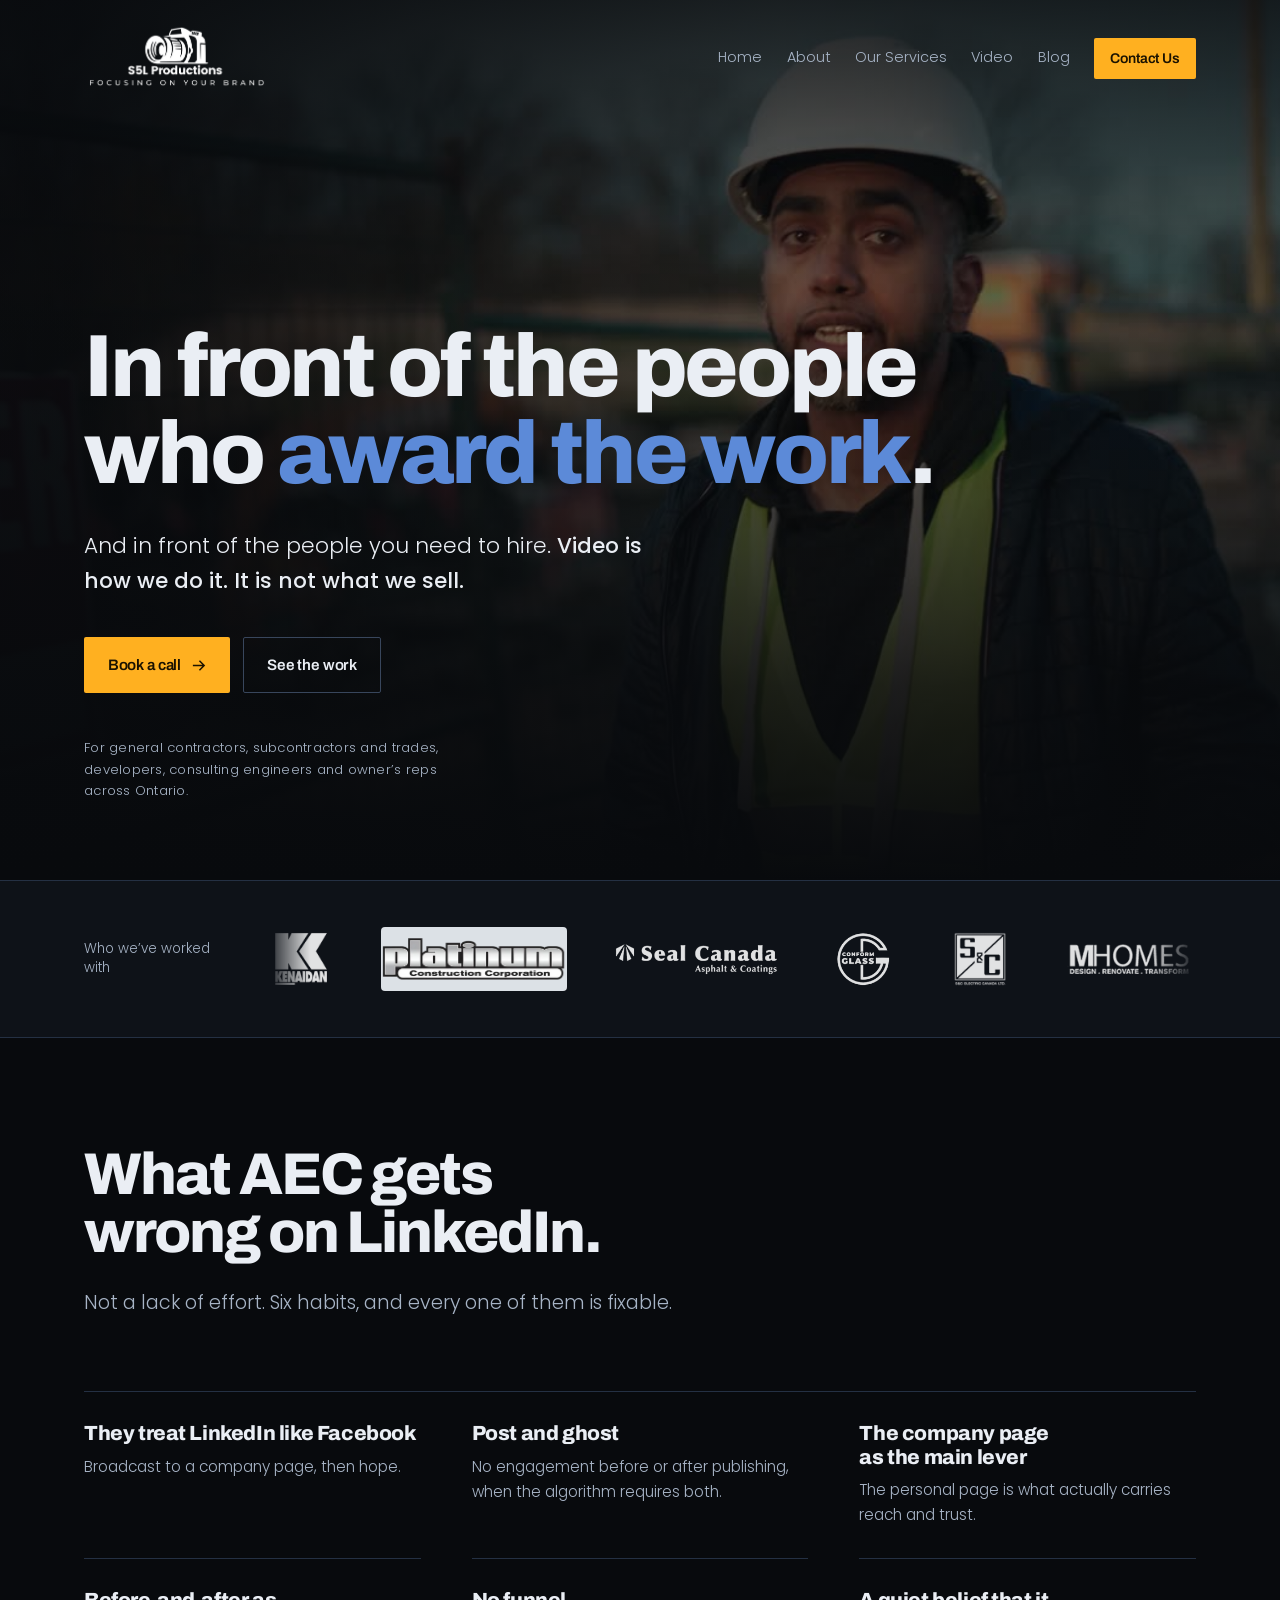
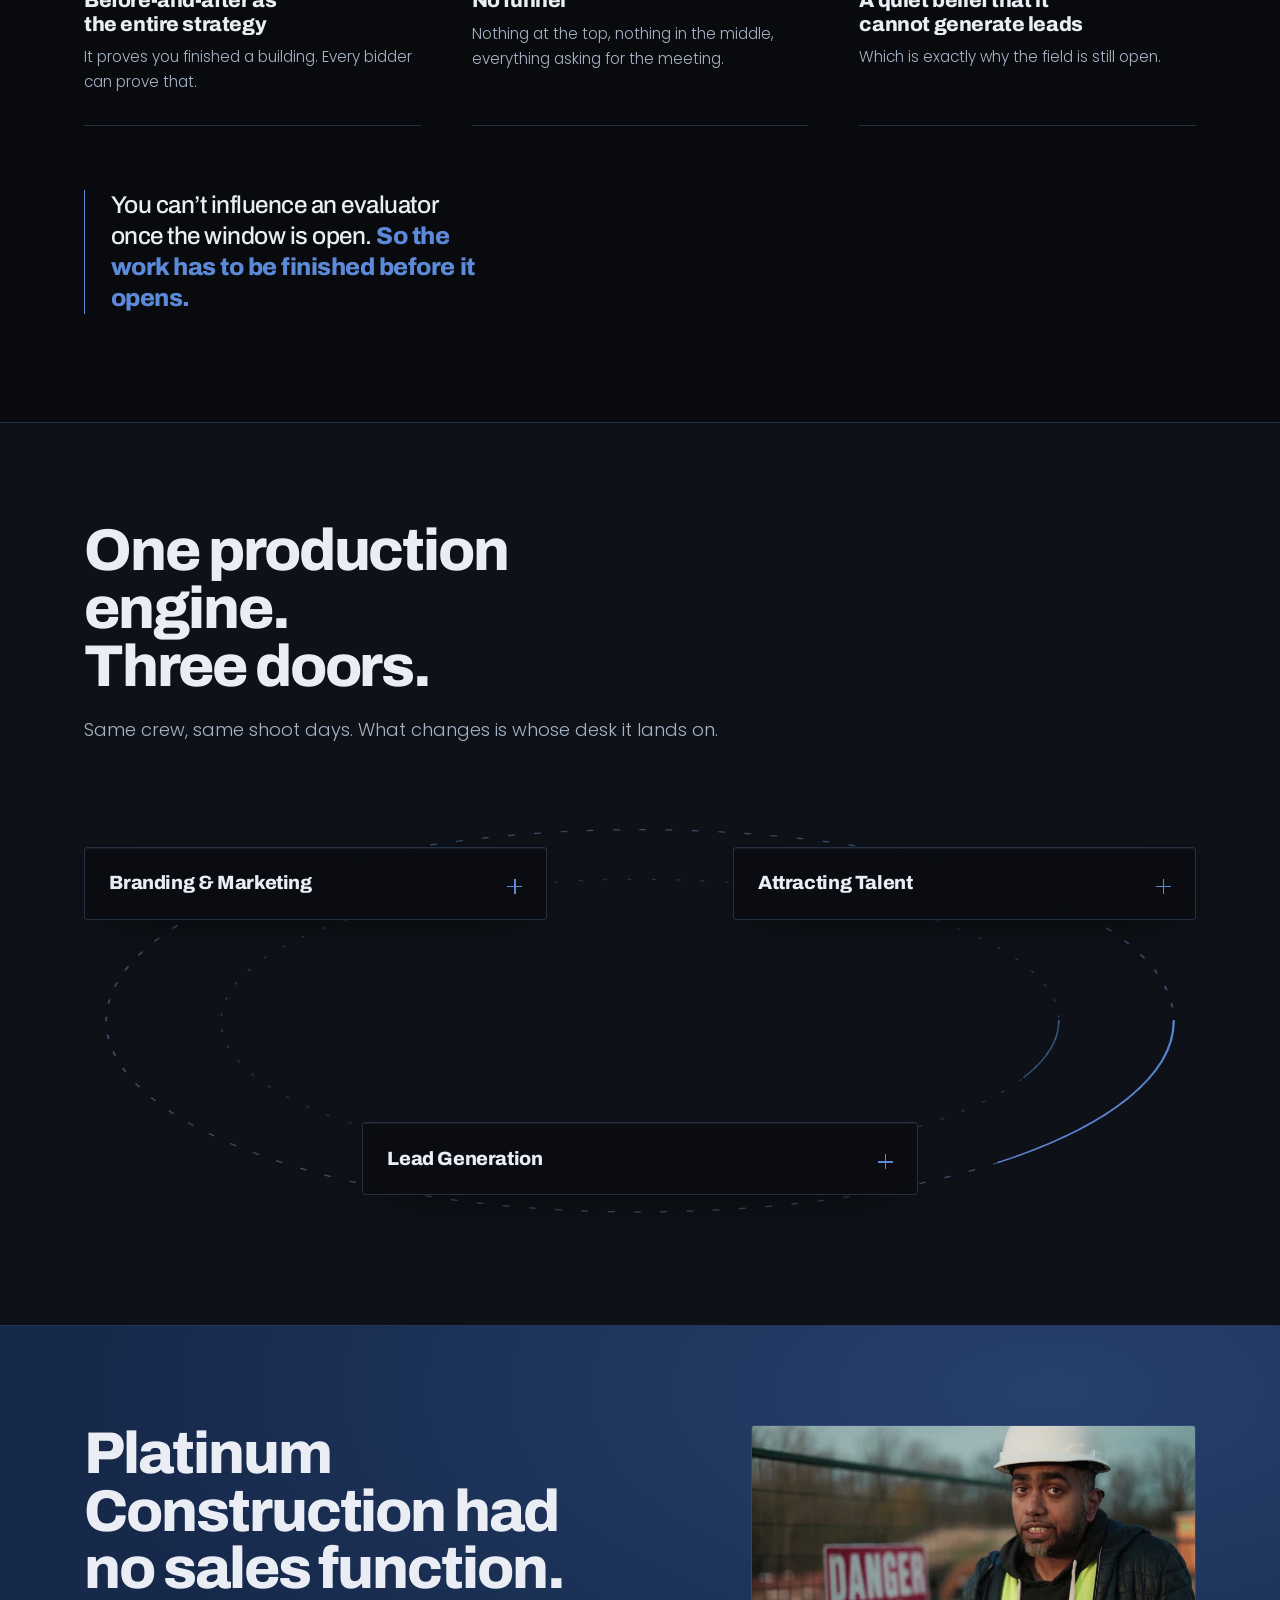
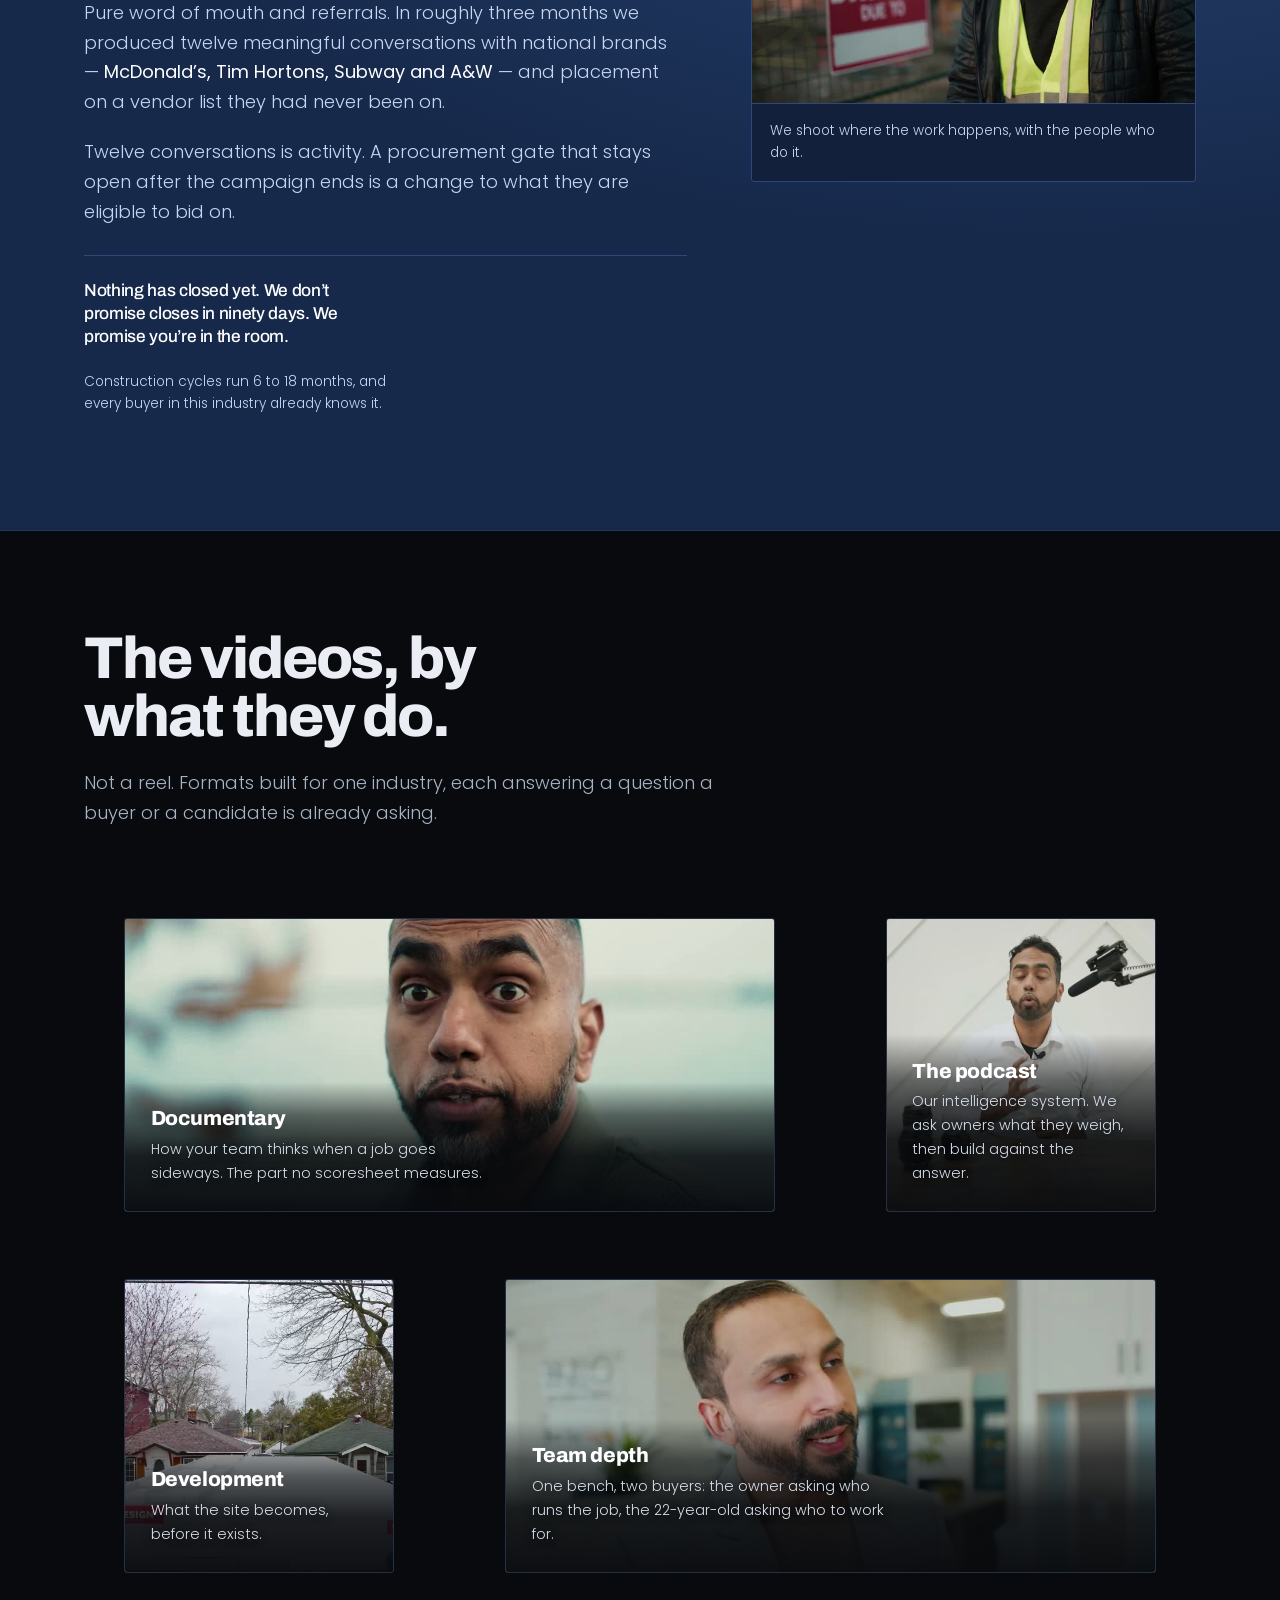
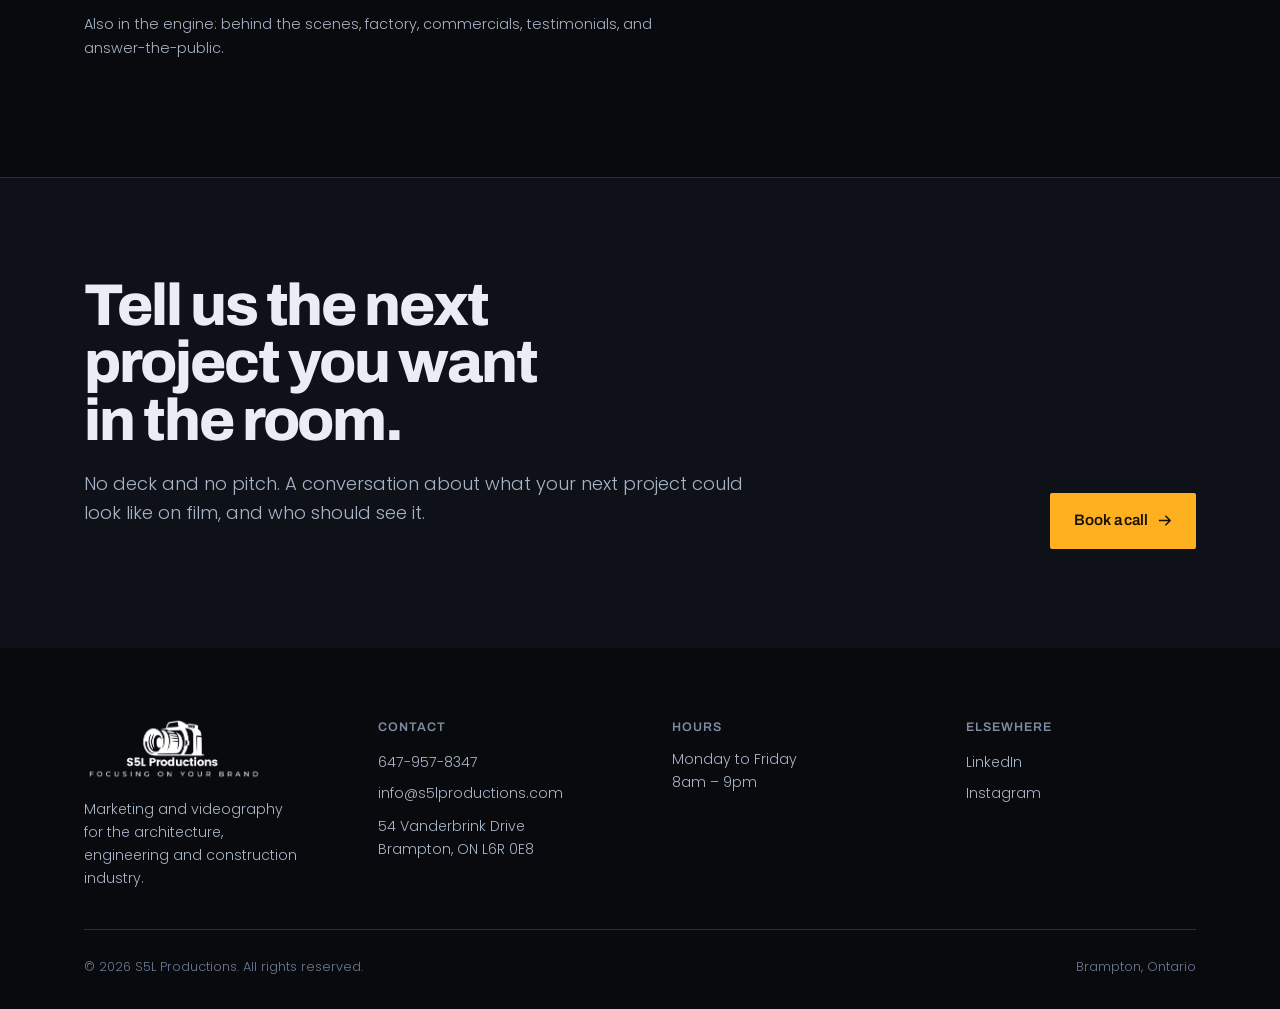
==== index.html @ 1d87b716 "Fix a horizontal overflow that only showed at some widths Before the three service frames animate in" ====
<!doctype html>
<html lang="en">
<head>
<meta charset="utf-8">
<meta name="viewport" content="width=device-width, initial-scale=1">
<title>S5L Productions — In front of the people who award the work</title>
<meta name="description" content="S5L Productions puts architecture, engineering and construction firms in front of the people who award work, and the people they need to hire.">
<link rel="preconnect" href="https://fonts.googleapis.com">
<link rel="preconnect" href="https://fonts.gstatic.com" crossorigin>
<link href="https://fonts.googleapis.com/css2?family=Archivo:wght@500;600;800&family=Poppins:wght@300;400;500&display=swap" rel="stylesheet">
<style>
:root{
  --ink:#080A0D;
  --ink-2:#0E1218;
  --ink-3:#151B24;
  --line:#243043;
  --paper:#EAEEF4;
  --paper-dim:#A7B4C6;
  --blue:#2E5296;
  --blue-lit:#5C8AD8;
  --blue-deep:#16294B;
  --amber:#FFB020;
  --amber-ink:#1A1200;
  --measure:66ch;
  --pad:clamp(1.25rem,5vw,4.5rem);
  --display:"Archivo","Arial Narrow",system-ui,sans-serif;
  --body:"Poppins",system-ui,-apple-system,sans-serif;
}
*,*::before,*::after{box-sizing:border-box}
html{-webkit-text-size-adjust:100%}
body{
  margin:0;background:var(--ink);color:var(--paper);
  font-family:var(--body);font-weight:300;font-size:clamp(1rem,.55vw + .9rem,1.125rem);
  line-height:1.65;overflow-x:hidden;
}
::selection{background:var(--amber);color:var(--amber-ink)}
:focus-visible{outline:2px solid var(--amber);outline-offset:3px;border-radius:2px}
html{scrollbar-color:var(--line) var(--ink)}
::-webkit-scrollbar{width:11px;height:11px}
::-webkit-scrollbar-track{background:var(--ink)}
::-webkit-scrollbar-thumb{background:var(--line);border:3px solid var(--ink);border-radius:99px}
::-webkit-scrollbar-thumb:hover{background:#33445e}
img,video{max-width:100%;display:block}
a{color:inherit}
h1,h2,h3{font-family:var(--display);font-weight:800;letter-spacing:-.035em;line-height:.98;margin:0;text-wrap:balance}
h1{font-size:clamp(2.6rem,6.9vw,5.9rem)}
h2{font-size:clamp(2.05rem,4.6vw,3.85rem)}
h3{font-size:clamp(1.14rem,1.6vw,1.42rem);letter-spacing:-.02em;line-height:1.15}
p{margin:0 0 1.15em;max-width:var(--measure)}
.wrap{width:min(1240px,100%);margin-inline:auto;padding-inline:var(--pad)}
section{position:relative}

/* ---------- site header ---------- */
.top{position:absolute;inset:0 0 auto;z-index:20;padding-block:clamp(1rem,2.2vw,1.7rem)}
.top .wrap{display:flex;align-items:center;gap:1.5rem}
.brand{display:flex;align-items:center;text-decoration:none;flex:none}
/* The supplied PNG is a 750x750 square whose ink is only a 705x236 band in the
   middle — 239px of it is empty. Cropping to that band in CSS is what makes the
   logo read at header size. The file itself is never touched. */
.brand img{width:clamp(146px,14.5vw,192px);height:auto;
  aspect-ratio:705/236;object-fit:cover;object-position:50% 47.6%}
.nav{margin-left:auto;display:flex;gap:clamp(.9rem,1.9vw,1.9rem);align-items:center}
.nav a{font-size:.9rem;text-decoration:none;color:var(--paper-dim);transition:color .25s;white-space:nowrap}
.nav a:hover{color:var(--paper)}
.nav .call{font-family:var(--display);font-weight:600;color:var(--amber-ink);background:var(--amber);
  padding:.62em 1.15em;border-radius:2px;font-size:.88rem;letter-spacing:-.01em;
  transition:background-color .3s,transform .3s cubic-bezier(.2,.7,.3,1)}
.nav .call:hover{background:#ffc250;color:var(--amber-ink);transform:translateY(-2px)}

/* mobile menu — the real site's six items stay reachable on a phone */
.burger{display:none;margin-left:auto;background:none;border:1px solid #38465c;border-radius:2px;
  width:44px;height:44px;padding:0;cursor:pointer;position:relative;flex:none;transition:border-color .25s}
.burger:hover{border-color:var(--paper)}
.burger span{position:absolute;left:12px;right:12px;height:1.5px;background:var(--paper);
  transition:transform .38s cubic-bezier(.2,.7,.3,1),opacity .25s}
.burger span:nth-child(1){top:15px}
.burger span:nth-child(2){top:21px}
.burger span:nth-child(3){top:27px}
.top[data-menu="open"] .burger span:nth-child(1){transform:translateY(6px) rotate(45deg)}
.top[data-menu="open"] .burger span:nth-child(2){opacity:0}
.top[data-menu="open"] .burger span:nth-child(3){transform:translateY(-6px) rotate(-45deg)}
@media(max-width:860px){
  .burger{display:block}
  .nav{position:absolute;left:0;right:0;top:100%;margin:0;
    flex-direction:column;align-items:stretch;gap:0;
    background:var(--ink-2);border-block:1px solid var(--line);padding:0;
    display:grid;grid-template-rows:0fr;
    /* only grid-template-rows animates: padding on the panel would thrash layout,
       so the padding lives on the inner box instead. */
    transition:grid-template-rows .45s cubic-bezier(.2,.7,.3,1);
    overflow:hidden}
  .top[data-menu="open"] .nav{grid-template-rows:1fr}
  .nav-inner{display:flex;flex-direction:column;min-height:0;overflow:hidden;
    padding:.5rem var(--pad) 1.35rem}
  .nav a{padding-block:.8rem;border-bottom:1px solid var(--line);font-size:1rem}
  .nav .call{margin-top:1rem;text-align:center;border-bottom:0;padding:.85em 1.2em}
}
@media(min-width:861px){.nav-inner{display:contents}}

/* ---------- hero ---------- */
.hero{min-height:min(100svh,880px);display:grid;align-items:end;padding-block:clamp(7rem,16vh,11rem) clamp(2.5rem,7vh,5rem);overflow:hidden}
.hero-media{position:absolute;inset:0;z-index:0}
.hero-media video,.hero-media img{width:100%;height:100%;object-fit:cover}
.hero-media::after{
  content:"";position:absolute;inset:0;
  background:
    linear-gradient(180deg,rgba(8,10,13,.86) 0%,rgba(8,10,13,.42) 34%,rgba(8,10,13,.88) 78%,var(--ink) 100%),
    linear-gradient(88deg,rgba(8,10,13,.9) 8%,rgba(8,10,13,.15) 62%);
}
.hero .wrap{position:relative;z-index:2}
.hero h1{max-width:16ch}
.hero h1 em{font-style:normal;color:var(--blue-lit)}
.hero-sub{margin-top:clamp(1.3rem,2.4vw,2rem);font-size:clamp(1.05rem,1.1vw + .82rem,1.35rem);color:var(--paper);max-width:44ch}
.hero-sub b{font-weight:500}
.actions{display:flex;flex-wrap:wrap;gap:.85rem;margin-top:clamp(1.6rem,3vw,2.4rem)}
.btn{
  font-family:var(--display);font-weight:600;font-size:.95rem;letter-spacing:-.01em;
  display:inline-flex;align-items:center;gap:.6rem;
  padding:.95em 1.5em;border-radius:2px;text-decoration:none;border:1px solid transparent;
  transition:transform .3s cubic-bezier(.2,.7,.3,1),background-color .3s,color .3s,border-color .3s;
}
.btn-primary{background:var(--amber);color:var(--amber-ink)}
.btn-primary:hover{background:#ffc250;transform:translateY(-2px)}
.btn-ghost{border-color:#38465c;color:var(--paper)}
.btn-ghost:hover{border-color:var(--paper);transform:translateY(-2px)}
.btn svg{width:15px;height:15px;flex:none}
.audience{margin-top:clamp(1.8rem,3.4vw,2.8rem);font-size:.82rem;color:var(--paper-dim);letter-spacing:.02em;max-width:50ch}

/* ---------- clients ---------- */
.clients{border-block:1px solid var(--line);background:var(--ink-2);padding-block:clamp(2rem,3.6vw,2.9rem);overflow:hidden}
.clients .wrap{display:flex;align-items:center;gap:clamp(1.25rem,3.5vw,3rem);flex-wrap:wrap}
.clients p{margin:0;font-size:.84rem;color:var(--paper-dim);max-width:15ch;flex:none;line-height:1.4}
.marquee{flex:1;min-width:240px;overflow:hidden;-webkit-mask-image:linear-gradient(90deg,transparent,#000 5%,#000 95%,transparent);mask-image:linear-gradient(90deg,transparent,#000 5%,#000 95%,transparent)}
/* the gap lives on the item, not the track: translateX(-50%) is only seamless
   when both halves measure exactly the same, gaps included. */
.marquee-track{display:flex;width:max-content;animation:slide 38s linear infinite}
.marquee:hover .marquee-track{animation-play-state:paused}
/* Each supplied PNG is a 300x300 square, but the ink inside fills anywhere from
   10% (Conform Glass) to 98% (Seal Canada) of it. Sized by the box alone they come
   out three different optical sizes. --z zooms each one to a common cap height and
   --wr gives it the width its own mark needs. The logo files stay untouched. */
.marquee .lg{
  --lgh:clamp(48px,5.6vw,64px);
  flex:none;display:flex;align-items:center;justify-content:center;overflow:hidden;
  height:var(--lgh);width:calc(var(--lgh) * var(--wr,1.15));
  margin-right:clamp(1.5rem,3.4vw,3.2rem)}
/* explicit square box: a percentage height on a centred flex/grid child falls
   back to auto, which silently made every mark 1.9x too tall. */
.marquee .lg.wide img{width:calc(var(--lgh) * 2.2);height:var(--lgh)}
/* Platinum is the one mark that is not a flat white lockup: chrome, black outline,
   black text inside a white pill. The white filter would destroy it, so the plate
   changes instead of the logo. The file itself is never touched. */
.marquee .lg.plated{background:rgba(234,238,244,.94);border-radius:4px;padding-inline:.65rem}
.marquee .lg.plated img{filter:none;opacity:1}
.marquee .lg img{width:var(--lgh);height:var(--lgh);object-fit:contain;flex:none;
  transform:scale(var(--z,1));
  opacity:.88;filter:brightness(0) invert(1);transition:opacity .35s}
.marquee .lg:hover img{opacity:1}
@keyframes slide{to{transform:translateX(-50%)}}

/* ---------- thesis ---------- */
.thesis{padding-block:clamp(5rem,12vh,9.5rem)}
.thesis h2{max-width:15ch}
.thesis-lead{margin-top:1.6rem;color:var(--paper-dim);font-size:clamp(1rem,.6vw + .88rem,1.2rem)}
.faults{margin:clamp(2.6rem,6vw,4.5rem) 0 0;padding:0;list-style:none;
  display:grid;grid-template-columns:repeat(auto-fit,minmax(min(100%,20rem),1fr));gap:0 clamp(2rem,4vw,4rem);
  border-top:1px solid var(--line)}
.faults li{border-bottom:1px solid var(--line);padding-block:clamp(1.3rem,2.4vw,1.9rem)}
.faults h3{color:var(--paper)}
.faults span{display:block;margin-top:.5rem;color:var(--paper-dim);font-size:.95rem;max-width:38ch}
.turn{margin-top:clamp(2.6rem,5vw,4rem);padding-left:clamp(1rem,2vw,1.6rem);border-left:1px solid var(--blue-lit)}
.turn p{font-family:var(--display);font-weight:500;letter-spacing:-.02em;line-height:1.28;
  font-size:clamp(1.25rem,1.9vw,1.9rem);max-width:26ch;margin:0}
.turn p b{font-weight:800;color:var(--blue-lit)}

/* ---------- the ring ---------- */
.engine{padding-block:clamp(4.5rem,11vh,8.5rem);background:var(--ink-2);border-top:1px solid var(--line);
  /* before the reveal fires, the left and right modules sit translated outward.
     Without this, that pre-entrance offset widens the page at some viewports. */
  overflow-x:clip;overflow-y:visible}
.engine-head{display:grid;gap:1.2rem;margin-bottom:clamp(2.5rem,6vw,4.5rem)}
.engine-head h2{max-width:13ch}
.engine-head p{color:var(--paper-dim);margin:0}
/* The three frames sit ON the ring, not around a decorative disc: two up, one down,
   and the ring passes behind all three. Rotation is carried by travelling dashes
   rather than a rotated shape, so the oval never wobbles as the box changes ratio. */
.stage{position:relative;display:grid;grid-template-columns:repeat(12,minmax(0,1fr));
  align-content:space-between;row-gap:clamp(1.6rem,3.4vw,3rem);
  min-height:clamp(360px,32vw,460px);
  padding-block:clamp(1rem,2.4vw,2.1rem)}
.mod[data-dir="left"] {grid-column:1/6;  grid-row:1}
.mod[data-dir="right"]{grid-column:8/13; grid-row:1}
.mod[data-dir="up"]   {grid-column:4/10; grid-row:2;align-self:end}

.ring{position:absolute;inset:0;pointer-events:none;z-index:0}
.ring svg{width:100%;height:100%;display:block}
.ring ellipse{fill:none;stroke-linecap:round}
.r-ticks   {stroke:#3a4c6b;stroke-width:2;stroke-dasharray:2 8;animation:travel 64s linear infinite}
.r-sweep   {stroke:var(--blue-lit);stroke-width:2.4;stroke-dasharray:110 890;opacity:.95;animation:travel 17s linear infinite}
.r-inner   {stroke:#2a3852;stroke-width:1.6;stroke-dasharray:1.4 10.6;animation:travel-rev 96s linear infinite}
.r-inner-lit{stroke:var(--blue-lit);stroke-width:1.8;stroke-dasharray:46 954;opacity:.5;animation:travel-rev 26s linear infinite}
@keyframes travel    {to{stroke-dashoffset:-1000}}
@keyframes travel-rev{to{stroke-dashoffset:1000}}

.mod{position:relative;z-index:1;align-self:start;
  background:rgba(10,13,18,.9);backdrop-filter:blur(8px);
  border:1px solid var(--line);border-radius:3px;padding:clamp(1.2rem,1.9vw,1.7rem);
  box-shadow:0 18px 40px -24px rgba(0,0,0,.9),inset 0 1px 0 rgba(146,178,228,.09);
  opacity:0;filter:blur(6px);
  transition:border-color .35s,box-shadow .45s;
}
/* each module arrives from its own direction, as asked */
.mod[data-dir="left"]{translate:-56px 20px}
.mod[data-dir="up"]{translate:0 58px}
.mod[data-dir="right"]{translate:56px 20px}
.stage.in .mod{opacity:1;translate:0 0;filter:blur(0);
  transition:opacity .95s cubic-bezier(.16,1,.3,1),translate .95s cubic-bezier(.16,1,.3,1),
             filter .95s cubic-bezier(.16,1,.3,1),border-color .35s,box-shadow .45s}
.stage.in .mod[data-dir="left"]{transition-delay:.05s}
.stage.in .mod[data-dir="up"]{transition-delay:.19s}
.stage.in .mod[data-dir="right"]{transition-delay:.33s}

/* "it hovers and then it lands, and it hovers and it lands" — his words.
   Entrance uses `translate`, the loop uses `transform`: two properties, no fight. */
@keyframes hoverland{
  0%,  8% {transform:translateY(0)}
  30%,52% {transform:translateY(-13px)}
  74%,100%{transform:translateY(0)}
}
.stage.floating .mod{animation:hoverland 7s cubic-bezier(.42,0,.28,1) infinite}
.stage.floating .mod[data-dir="up"]{animation-delay:1.15s}
.stage.floating .mod[data-dir="right"]{animation-delay:2.3s}
.stage.floating .mod[data-open="true"]{animation-play-state:paused}
.mod:hover{animation-play-state:paused}
.mod:hover{border-color:#3d5a86;box-shadow:0 26px 55px -26px rgba(0,0,0,1)}
.mod[data-open="true"]{border-color:var(--blue-lit)}
.mod-h{margin:0}
.mod-btn{display:flex;align-items:flex-start;gap:.9rem;width:100%;
  background:none;border:0;padding:0;cursor:pointer;text-align:left;
  font-family:var(--display);font-weight:800;letter-spacing:-.02em;line-height:1.15;
  font-size:clamp(1.1rem,1.5vw,1.35rem);color:var(--paper)}
.mod-btn span:first-child{flex:1}
.plus{width:15px;height:15px;flex:none;position:relative;margin-top:.4rem}
.plus::before,.plus::after{content:"";position:absolute;background:var(--blue-lit);transition:transform .4s cubic-bezier(.2,.7,.3,1),opacity .3s}
.plus::before{inset:47% 0 auto;height:1.5px}
.plus::after{inset:0 47% auto;width:1.5px;height:100%}
.mod[data-open="true"] .plus::after{transform:rotate(90deg);opacity:0}
.panel{display:grid;grid-template-rows:0fr;transition:grid-template-rows .55s cubic-bezier(.2,.7,.3,1)}
.mod[data-open="true"] .panel{grid-template-rows:1fr}
.panel>ul{overflow:hidden;min-height:0;margin:0;padding:0;list-style:none}
.panel li{font-size:.92rem;color:var(--paper-dim);padding-block:.42rem;border-top:1px solid var(--line);
  opacity:0;transform:translateY(-6px);transition:opacity .45s,transform .45s}
.panel li:first-child{margin-top:1.1rem}
.mod[data-open="true"] li{opacity:1;transform:none}
.mod[data-open="true"] li:nth-child(1){transition-delay:.10s}
.mod[data-open="true"] li:nth-child(2){transition-delay:.17s}
.mod[data-open="true"] li:nth-child(3){transition-delay:.24s}
.mod[data-open="true"] li:nth-child(4){transition-delay:.31s}
.mod[data-open="true"] li:nth-child(5){transition-delay:.38s}
.mod[data-open="true"] li:nth-child(6){transition-delay:.45s}
@media(max-width:860px){
  .stage{grid-template-columns:1fr;min-height:0;row-gap:1rem;padding-block:1.6rem}
  .mod[data-dir="left"],.mod[data-dir="right"],.mod[data-dir="up"]{grid-column:1/-1;grid-row:auto;align-self:auto}
  .mod[data-dir="left"]{translate:-30px 22px}
  .mod[data-dir="right"]{translate:30px 22px}
  .mod[data-dir="up"]{translate:0 30px}
  .ring{opacity:.3}
  /* a stacked column does not need three frames breathing at once */
  .stage.floating .mod{animation:none}
}

/* ---------- proof ---------- */
.proof{background:var(--blue-deep);border-block:1px solid #21365d;padding-block:clamp(4.5rem,11vh,8rem);
  background-image:radial-gradient(120% 90% at 82% 8%,rgba(92,138,216,.24),transparent 62%)}
.proof-grid{display:grid;gap:clamp(2rem,5vw,4.5rem);grid-template-columns:minmax(0,1.15fr) minmax(0,.85fr);align-items:start}
@media(max-width:900px){.proof-grid{grid-template-columns:1fr}}
.proof h2{max-width:17ch}
.proof p{color:#C6D6F2}
.proof .named{color:#fff;font-weight:400}
.honest{border-top:1px solid #2f4877;padding-top:1.4rem;margin-top:1.8rem}
.honest p{margin:0;color:#fff;font-family:var(--display);font-weight:500;letter-spacing:-.02em;
  font-size:clamp(1.05rem,1.35vw,1.4rem);line-height:1.35;max-width:30ch}
.proof-note{font-size:.85rem;color:#93A9CE;max-width:34ch}
.plate{border:1px solid #2f4877;border-radius:3px;overflow:hidden;background:#12203c}
.plate img{width:100%;aspect-ratio:16/10;object-fit:cover;filter:saturate(.85)}
.plate figcaption{padding:1rem 1.15rem;font-size:.85rem;color:#C6D6F2;border-top:1px solid #2f4877}

/* ---------- work ---------- */
.work{padding-block:clamp(4.5rem,11vh,8.5rem)}
.work h2{max-width:14ch}
.work>.wrap>p{color:var(--paper-dim);margin-top:1.4rem}
.reel{margin-top:clamp(2.5rem,6vw,4.5rem);display:grid;gap:clamp(1.1rem,2.4vw,2.2rem);
  grid-template-columns:repeat(6,1fr)}
.shot{position:relative;overflow:hidden;border:1px solid var(--line);border-radius:3px;background:var(--ink-3)}
.shot:nth-child(1){grid-column:span 4}
.shot:nth-child(2){grid-column:span 2}
.shot:nth-child(3){grid-column:span 2}
.shot:nth-child(4){grid-column:span 4}
/* explicit row height: two cards of different span must not be sized by
   whichever image happens to be tallest, or the row goes out of square. */
.shot{height:clamp(250px,23vw,340px)}
@media(max-width:820px){
  .reel{grid-template-columns:1fr}
  .shot{grid-column:auto!important;height:clamp(230px,58vw,320px)}
}
.shot img{width:100%;height:100%;object-fit:cover;transition:transform 1.1s cubic-bezier(.16,1,.3,1),filter .6s;filter:saturate(.9) contrast(1.03)}
.shot:hover img{transform:scale(1.035);filter:saturate(1) contrast(1.03)}
.shot figcaption{position:absolute;inset:auto 0 0;padding:clamp(1rem,2vw,1.6rem);
  background:linear-gradient(0deg,rgba(8,10,13,.97) 0%,rgba(8,10,13,.88) 42%,rgba(8,10,13,.55) 74%,transparent 100%)}
.shot h3{color:#fff}
.shot p{margin:.45rem 0 0;font-size:.9rem;color:#D6DEEA;max-width:40ch;text-shadow:0 1px 10px rgba(8,10,13,.9)}
.more{margin-top:clamp(1.8rem,3vw,2.6rem);font-size:.9rem;color:var(--paper-dim)}

/* ---------- close ---------- */
.close{border-top:1px solid var(--line);background:var(--ink-2);padding-block:clamp(4.5rem,11vh,8rem)}
.close .wrap{display:grid;gap:clamp(1.8rem,4vw,3.5rem);grid-template-columns:minmax(0,1fr) auto;align-items:end}
@media(max-width:820px){.close .wrap{grid-template-columns:1fr;align-items:start}}
.close h2{max-width:15ch}
.close p{color:var(--paper-dim);margin-top:1.2rem}

/* ---------- footer ---------- */
footer{padding-block:clamp(2.8rem,6vw,4.5rem) 2rem;font-size:.88rem;color:var(--paper-dim)}
.foot-grid{display:grid;gap:2rem clamp(2rem,5vw,4rem);grid-template-columns:repeat(auto-fit,minmax(min(100%,13rem),1fr));
  padding-bottom:2.4rem;border-bottom:1px solid var(--line)}
.foot-grid h3{font-size:.78rem;letter-spacing:.08em;text-transform:uppercase;color:#7d8ca3;font-weight:600;margin-bottom:.85rem}
.foot-grid a{text-decoration:none;display:block;padding-block:.22rem;transition:color .25s}
.foot-grid a:hover{color:var(--paper)}
.foot-grid address{font-style:normal}
.legal{padding-top:1.6rem;display:flex;flex-wrap:wrap;gap:1rem;justify-content:space-between;font-size:.8rem;color:#6c7c95}
.foot-brand img{width:clamp(150px,16vw,180px);height:auto;aspect-ratio:705/236;
  object-fit:cover;object-position:50% 47.6%;margin-bottom:1.1rem}

@media (prefers-reduced-motion:reduce){
  *,*::before,*::after{animation-duration:.001ms!important;animation-iteration-count:1!important;transition-duration:.001ms!important}
  .stage .mod{opacity:1;filter:none;translate:0 0;transform:none;animation:none!important}
}
</style>
</head>
<body>
<!--
THESIS: One firm gets AEC companies into the room before the bid opens; this page refuses the
video-reel homepage where the medium is the offer, and leads with the buyer's gate instead.
OWN-WORLD: Site-dark ground (#080A0D), brand blue committed to a full proof field, one amber
action, industrial grotesk display over Poppins body, hairline rules, no cards as scaffold.
STORY: A VP of Preconstruction sees who S5L sells to, why their LinkedIn fails, the three doors,
one verifiable proof with its limits stated, the work itself, then books a call.
FIRST VIEWPORT: Full-bleed 12s muted loop of their own footage (site, structure, studio) under a
double gradient; H1 at 16ch naming audience and outcome; amber primary action bottom-left.
FORM: Brief-pinned direction (Shabeeb's 11-section brief + notebook video), no concept roll.
FINISH: unreviewed and undocumented is unfinished; this build ends with the finish review, the
verdict, DESIGN.md, and every shipping raster carrying its provenance.
-->

<header class="top" id="siteTop" data-menu="closed">
  <div class="wrap">
    <a class="brand" href="#top"><img src="assets/s5l-logo.png" alt="S5L Productions"></a>
    <button class="burger" id="burger" type="button" aria-expanded="false" aria-controls="siteNav" aria-label="Open menu">
      <span></span><span></span><span></span>
    </button>
    <nav class="nav" id="siteNav" aria-label="Main">
      <div class="nav-inner">
        <a href="#top">Home</a>
        <a href="#thesis">About</a>
        <a href="#engine">Our Services</a>
        <a href="#work">Video</a>
        <a href="#proof">Blog</a>
        <a class="call" href="#book">Contact Us</a>
      </div>
    </nav>
  </div>
</header>

<main id="top">

<section class="hero">
  <div class="hero-media">
    <video autoplay muted loop playsinline preload="metadata" poster="assets/hero-poster.jpg" id="heroVideo" aria-hidden="true">
      <source src="assets/hero-loop.mp4" type="video/mp4">
    </video>
  </div>
  <div class="wrap">
    <h1>In front of the people who <em>award the work</em>.</h1>
    <p class="hero-sub">And in front of the people you need to hire. <b>Video is how we do it. It is not what we sell.</b></p>
    <div class="actions">
      <a class="btn btn-primary" href="#book">Book a call
        <svg viewBox="0 0 16 16" fill="none" stroke="currentColor" stroke-width="1.6" aria-hidden="true"><path d="M2 8h12M9 3l5 5-5 5"/></svg>
      </a>
      <a class="btn btn-ghost" href="#work">See the work</a>
    </div>
    <p class="audience">For general contractors, subcontractors and trades, developers, consulting engineers and owner&rsquo;s reps across Ontario.</p>
  </div>
</section>

<section class="clients" aria-label="Clients we have worked with">
  <div class="wrap">
    <p>Who we&rsquo;ve worked with</p>
    <div class="marquee">
      <div class="marquee-track" id="track">
        <span class="lg" style="--z:1.89;--wr:1.15"><img src="assets/Kenaidan.png" alt="Kenaidan"></span>
        <span class="lg wide plated" style="--z:1.30;--wr:2.9"><img src="assets/platinum-logo.webp" alt="Platinum Construction Corporation"></span>
        <span class="lg" style="--z:2.56;--wr:2.70"><img src="assets/Seal_Canada_Logoq-1.png" alt="Seal Canada"></span>
        <span class="lg" style="--z:2.57;--wr:1.15"><img src="assets/Conform-Glass.png" alt="Conform Glass"></span>
        <span class="lg" style="--z:1.92;--wr:1.15"><img src="assets/SC.png" alt="S&amp;C Electric Canada"></span>
        <span class="lg" style="--z:3.91;--wr:2.10"><img src="assets/MSHomes.png" alt="MSHomes"></span>
      </div>
    </div>
  </div>
</section>

<section class="thesis" id="thesis">
  <div class="wrap">
    <h2>What AEC gets wrong on LinkedIn.</h2>
    <p class="thesis-lead">Not a lack of effort. Six habits, and every one of them is fixable.</p>
    <ul class="faults">
      <li><h3>They treat LinkedIn like Facebook</h3><span>Broadcast to a company page, then hope.</span></li>
      <li><h3>Post and ghost</h3><span>No engagement before or after publishing, when the algorithm requires both.</span></li>
      <li><h3>The company page as the main lever</h3><span>The personal page is what actually carries reach and trust.</span></li>
      <li><h3>Before-and-after as the entire strategy</h3><span>It proves you finished a building. Every bidder can prove that.</span></li>
      <li><h3>No funnel</h3><span>Nothing at the top, nothing in the middle, everything asking for the meeting.</span></li>
      <li><h3>A quiet belief that it cannot generate leads</h3><span>Which is exactly why the field is still open.</span></li>
    </ul>
    <div class="turn">
      <p>You can&rsquo;t influence an evaluator once the window is open. <b>So the work has to be finished before it opens.</b></p>
    </div>
  </div>
</section>

<section class="engine" id="engine">
  <div class="wrap">
    <div class="engine-head">
      <h2>One production engine. Three doors.</h2>
      <p>Same crew, same shoot days. What changes is whose desk it lands on.</p>
    </div>

    <div class="stage" id="stage">
      <div class="ring" aria-hidden="true">
        <svg viewBox="0 0 1200 660" preserveAspectRatio="none">
          <ellipse class="r-ticks"    cx="600" cy="330" rx="576" ry="308" pathLength="1000"/>
          <ellipse class="r-sweep"    cx="600" cy="330" rx="576" ry="308" pathLength="1000"/>
          <ellipse class="r-inner"    cx="600" cy="330" rx="452" ry="228" pathLength="1000"/>
          <ellipse class="r-inner-lit" cx="600" cy="330" rx="452" ry="228" pathLength="1000"/>
        </svg>
      </div>
      <article class="mod" data-dir="left" data-open="false">
        <h3 class="mod-h"><button class="mod-btn" aria-expanded="false" aria-controls="p1"><span>Branding &amp; Marketing</span><span class="plus" aria-hidden="true"></span></button></h3>
        <div class="panel"><ul id="p1">
          <li>Graphics that win on LinkedIn</li>
          <li>Stop the before-and-after</li>
          <li>Documentary series</li>
          <li>Customer testimonials</li>
          <li>Why choose your company</li>
          <li>Winning before the RFQ</li>
        </ul></div>
      </article>

      <article class="mod" data-dir="up" data-open="false">
        <h3 class="mod-h"><button class="mod-btn" aria-expanded="false" aria-controls="p2"><span>Lead Generation</span><span class="plus" aria-hidden="true"></span></button></h3>
        <div class="panel"><ul id="p2">
          <li>Decision makers are on LinkedIn. Be in front of them.</li>
          <li>Reach your core clients directly</li>
          <li>Stop the post and ghost</li>
          <li>DMs and engagement that open doors</li>
          <li>A funnel, not a feed</li>
        </ul></div>
      </article>

      <article class="mod" data-dir="right" data-open="false">
        <h3 class="mod-h"><button class="mod-btn" aria-expanded="false" aria-controls="p3"><span>Attracting Talent</span><span class="plus" aria-hidden="true"></span></button></h3>
        <div class="panel"><ul id="p3">
          <li>The talent is already in the industry</li>
          <li>Show the culture, not the job post</li>
          <li>A day on your site, as it really goes</li>
          <li>Two organic hires a year pays for the year</li>
          <li>Business development happens on LinkedIn. Recruiting happens where the talent actually is.</li>
        </ul></div>
      </article>
    </div>
  </div>
</section>

<section class="proof" id="proof">
  <div class="wrap proof-grid">
    <div>
      <h2>Platinum Construction had no sales function.</h2>
      <p>Pure word of mouth and referrals. In roughly three months we produced twelve meaningful conversations with national brands &mdash; <span class="named">McDonald&rsquo;s, Tim Hortons, Subway and A&amp;W</span> &mdash; and placement on a vendor list they had never been on.</p>
      <p>Twelve conversations is activity. A procurement gate that stays open after the campaign ends is a change to what they are eligible to bid on.</p>
      <div class="honest">
        <p>Nothing has closed yet. We don&rsquo;t promise closes in ninety days. We promise you&rsquo;re in the room.</p>
      </div>
      <p class="proof-note" style="margin-top:1.4rem">Construction cycles run 6 to 18 months, and every buyer in this industry already knows it.</p>
    </div>
    <figure class="plate" style="margin:0">
      <img src="assets/still-site.jpg" alt="An S5L shoot on an active construction site">
      <figcaption>We shoot where the work happens, with the people who do it.</figcaption>
    </figure>
  </div>
</section>

<section class="work" id="work">
  <div class="wrap">
    <h2>The videos, by what they do.</h2>
    <p>Not a reel. Formats built for one industry, each answering a question a buyer or a candidate is already asking.</p>
    <div class="reel">
      <figure class="shot">
        <img src="assets/still-documentary.jpg" alt="Documentary interview filmed outdoors">
        <figcaption><h3>Documentary</h3><p>How your team thinks when a job goes sideways. The part no scoresheet measures.</p></figcaption>
      </figure>
      <figure class="shot">
        <img src="assets/still-bts.jpg" alt="Podcast recording setup with boom microphone">
        <figcaption><h3>The podcast</h3><p>Our intelligence system. We ask owners what they weigh, then build against the answer.</p></figcaption>
      </figure>
      <figure class="shot">
        <img src="assets/still-commercial.jpg" alt="Development site with lot design overlay">
        <figcaption><h3>Development</h3><p>What the site becomes, before it exists.</p></figcaption>
      </figure>
      <figure class="shot">
        <img src="assets/still-team.jpg" alt="An S5L interview filmed inside a client's office">
        <figcaption><h3>Team depth</h3><p>One bench, two buyers: the owner asking who runs the job, the 22-year-old asking who to work for.</p></figcaption>
      </figure>
    </div>
    <p class="more">Also in the engine: behind the scenes, factory, commercials, testimonials, and answer-the-public.</p>
  </div>
</section>

<section class="close" id="book">
  <div class="wrap">
    <div>
      <h2>Tell us the next project you want in the room.</h2>
      <p>No deck and no pitch. A conversation about what your next project could look like on film, and who should see it.</p>
    </div>
    <a class="btn btn-primary" href="tel:+16479578347">Book a call
      <svg viewBox="0 0 16 16" fill="none" stroke="currentColor" stroke-width="1.6" aria-hidden="true"><path d="M2 8h12M9 3l5 5-5 5"/></svg>
    </a>
  </div>
</section>

</main>

<footer>
  <div class="wrap">
    <div class="foot-grid">
      <div class="foot-brand">
        <img src="assets/s5l-logo.png" alt="">
        <p style="margin:0;max-width:24ch">Marketing and videography for the architecture, engineering and construction industry.</p>
      </div>
      <div>
        <h3>Contact</h3>
        <address>
          <a href="tel:+16479578347">647-957-8347</a>
          <a href="mailto:info@s5lproductions.com">info@s5lproductions.com</a>
          <span style="display:block;padding-top:.4rem">54 Vanderbrink Drive<br>Brampton, ON L6R 0E8</span>
        </address>
      </div>
      <div>
        <h3>Hours</h3>
        <p style="margin:0">Monday to Friday<br>8am &ndash; 9pm</p>
      </div>
      <div>
        <h3>Elsewhere</h3>
        <a href="https://www.linkedin.com/company/s5l-productions" rel="noopener">LinkedIn</a>
        <a href="https://www.instagram.com/s5lproductions" rel="noopener">Instagram</a>
      </div>
    </div>
    <div class="legal">
      <span>&copy; 2026 S5L Productions. All rights reserved.</span>
      <span>Brampton, Ontario</span>
    </div>
  </div>
</footer>

<script>
(function(){
  var reduce = window.matchMedia('(prefers-reduced-motion: reduce)').matches;

  /* Modules land once the section is in view, then the first one opens itself. */
  var stage = document.getElementById('stage');
  var mods = Array.prototype.slice.call(stage.querySelectorAll('.mod'));

  function open(mod, on){
    mod.setAttribute('data-open', on ? 'true' : 'false');
    mod.querySelector('.mod-btn').setAttribute('aria-expanded', on ? 'true' : 'false');
  }

  mods.forEach(function(mod){
    mod.querySelector('.mod-btn').addEventListener('click', function(){
      var isOpen = mod.getAttribute('data-open') === 'true';
      mods.forEach(function(m){ open(m, false); });
      open(mod, !isOpen);
    });
  });

  /* the frame that opens itself is the bottom, centred one: two compact bars above
     and one open panel below keeps the ring's field balanced instead of loading
     everything onto the left. */
  var lead = stage.querySelector('.mod[data-dir="up"]') || mods[0];

  function land(){
    stage.classList.add('in');
    /* the hover/land loop only starts once every frame has finished arriving,
       otherwise the entrance and the loop pull the same box two ways. */
    if (!reduce) {
      setTimeout(function(){ stage.classList.add('floating'); }, 1400);
      setTimeout(function(){ open(lead, true); }, 2000);
    } else {
      open(lead, true);
    }
  }

  if ('IntersectionObserver' in window) {
    var io = new IntersectionObserver(function(entries){
      entries.forEach(function(e){
        if (!e.isIntersecting) return;
        io.disconnect();
        land();
      });
    }, { threshold: 0.35 });
    io.observe(stage);
  } else {
    land();
  }

  /* mobile menu */
  var top = document.getElementById('siteTop');
  var burger = document.getElementById('burger');
  function setMenu(on){
    top.setAttribute('data-menu', on ? 'open' : 'closed');
    burger.setAttribute('aria-expanded', on ? 'true' : 'false');
    burger.setAttribute('aria-label', on ? 'Close menu' : 'Open menu');
  }
  burger.addEventListener('click', function(){
    setMenu(top.getAttribute('data-menu') !== 'open');
  });
  document.getElementById('siteNav').addEventListener('click', function(e){
    if (e.target.tagName === 'A') setMenu(false);
  });
  document.addEventListener('keydown', function(e){
    if (e.key === 'Escape' && top.getAttribute('data-menu') === 'open') { setMenu(false); burger.focus(); }
  });

  /* Logo marquee: duplicate the row so the loop has something to scroll into. */
  var track = document.getElementById('track');
  if (track) {
    track.innerHTML += track.innerHTML;
    if (reduce) track.style.animation = 'none';
  }

  /* The brief asks for a still on mobile so the page stays fast. */
  var v = document.getElementById('heroVideo');
  if (v && (reduce || window.matchMedia('(max-width: 720px)').matches)) {
    v.removeAttribute('autoplay');
    v.pause();
  }
})();
</script>
</body>
</html>
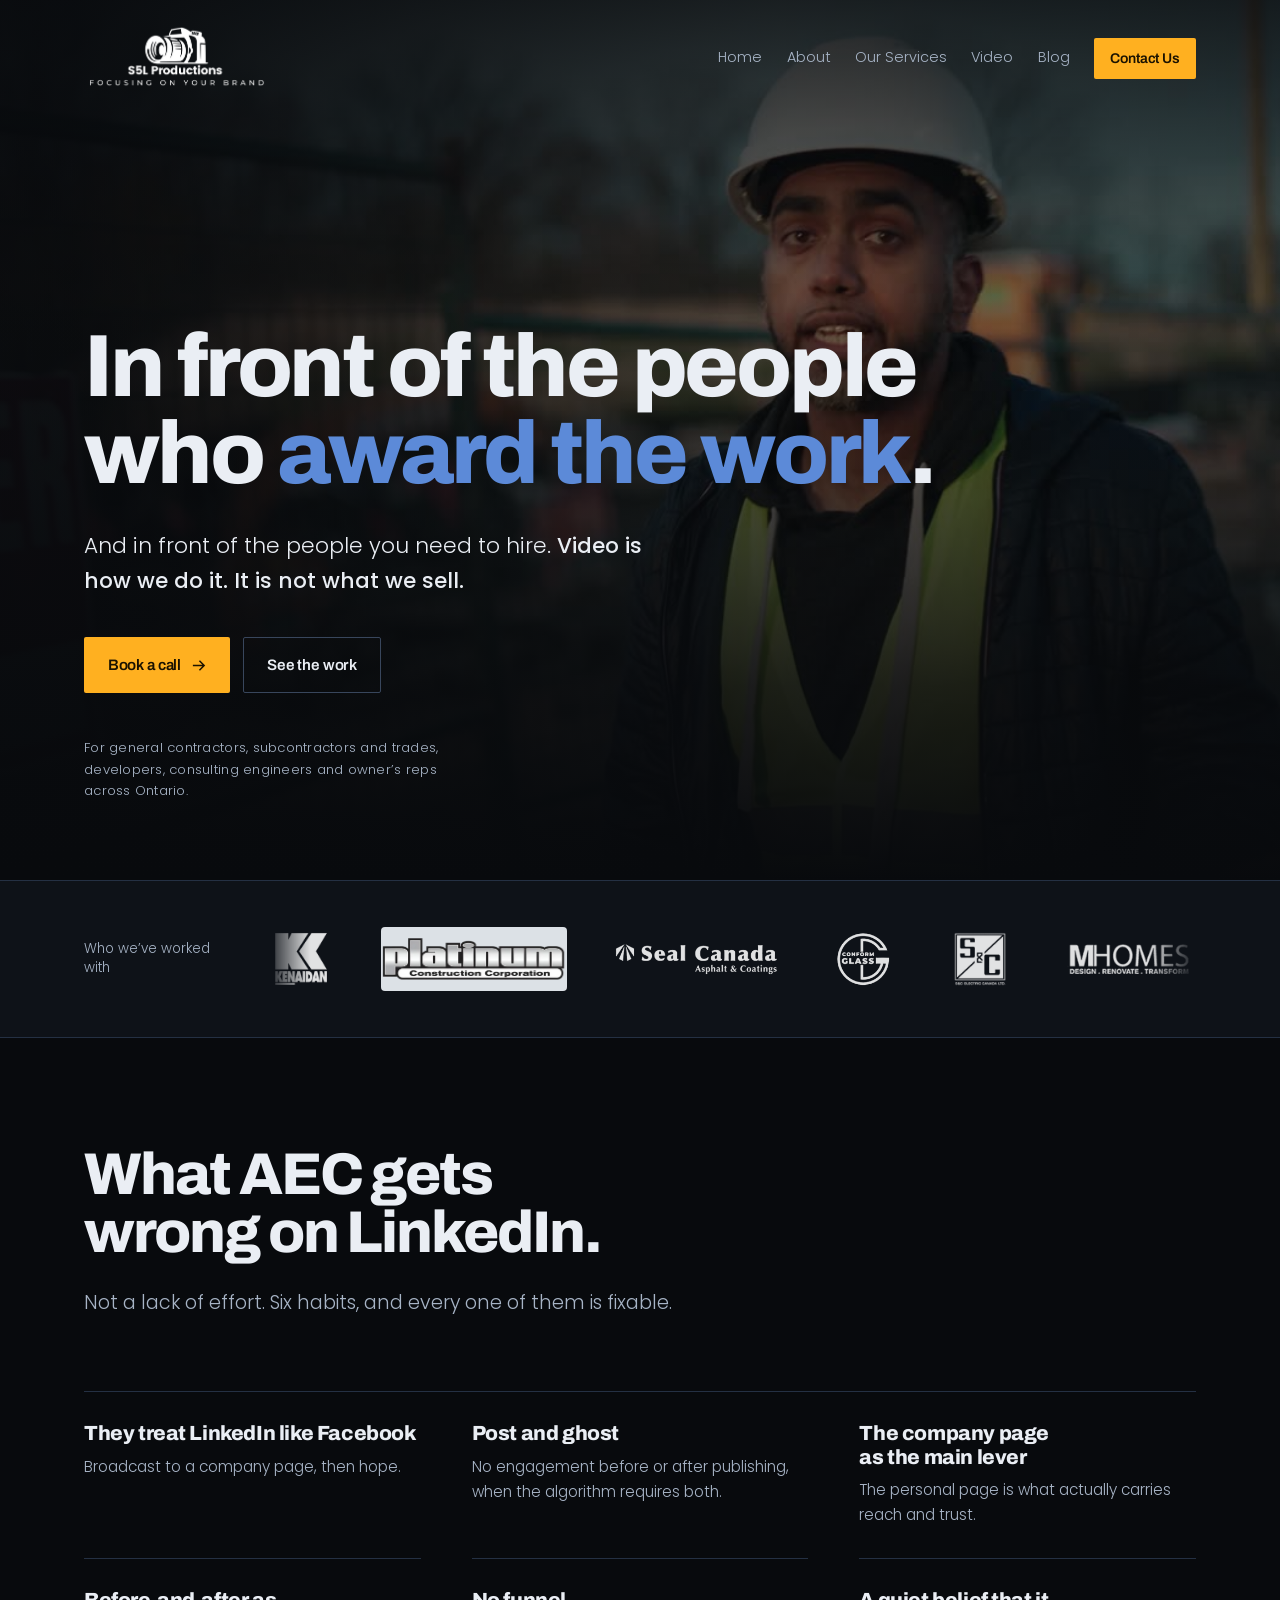
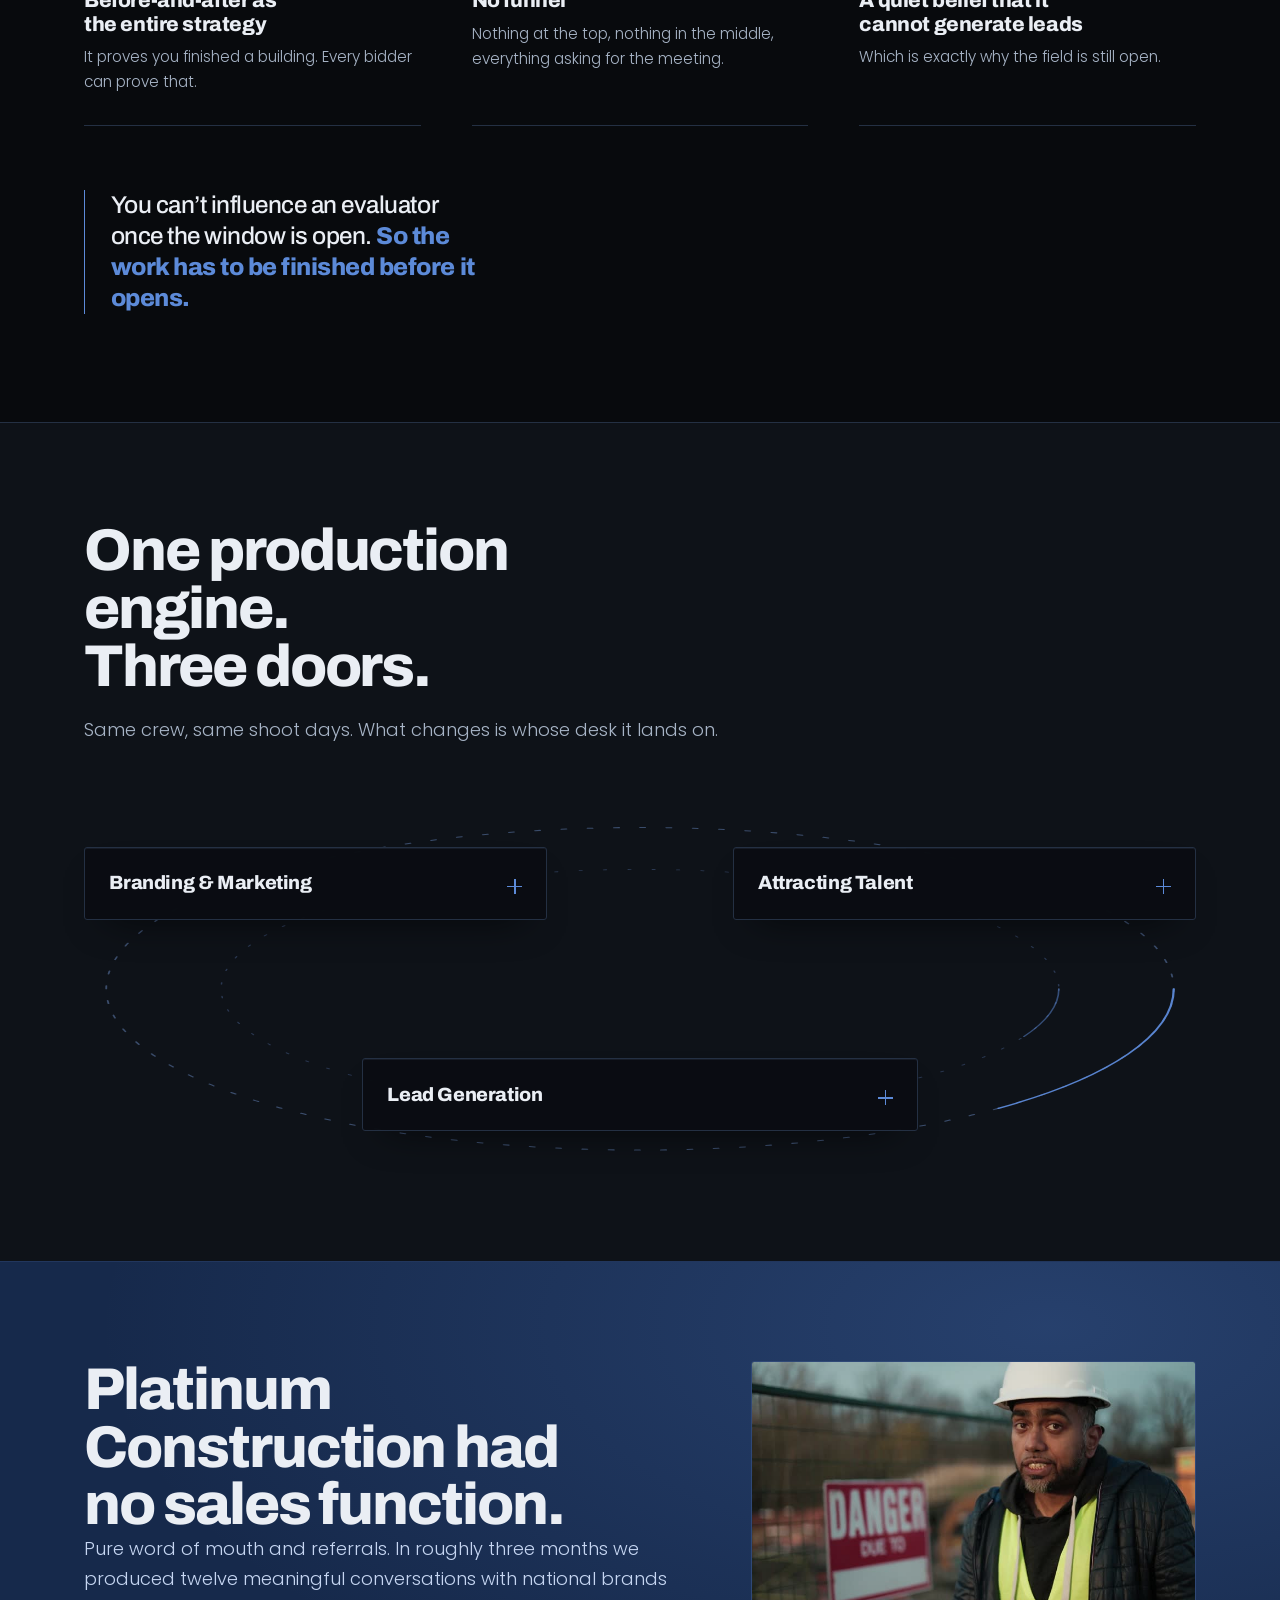
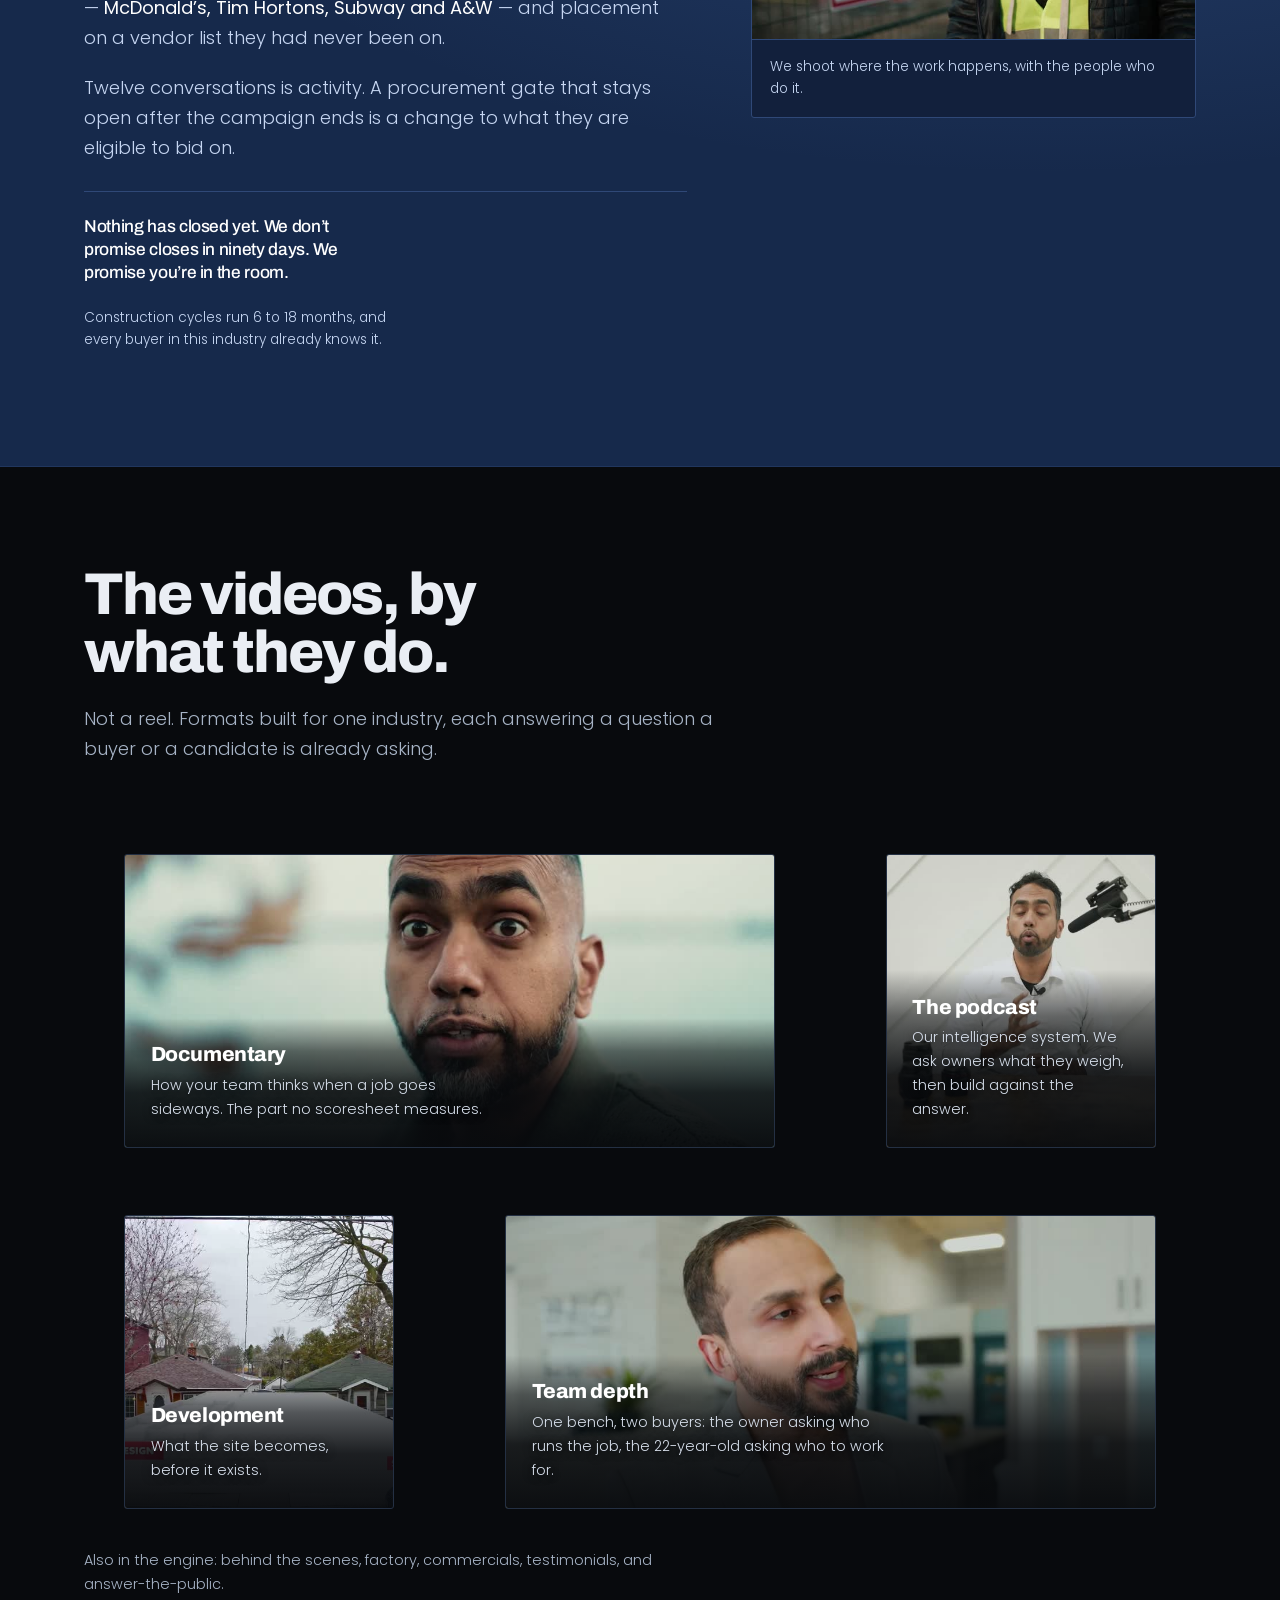
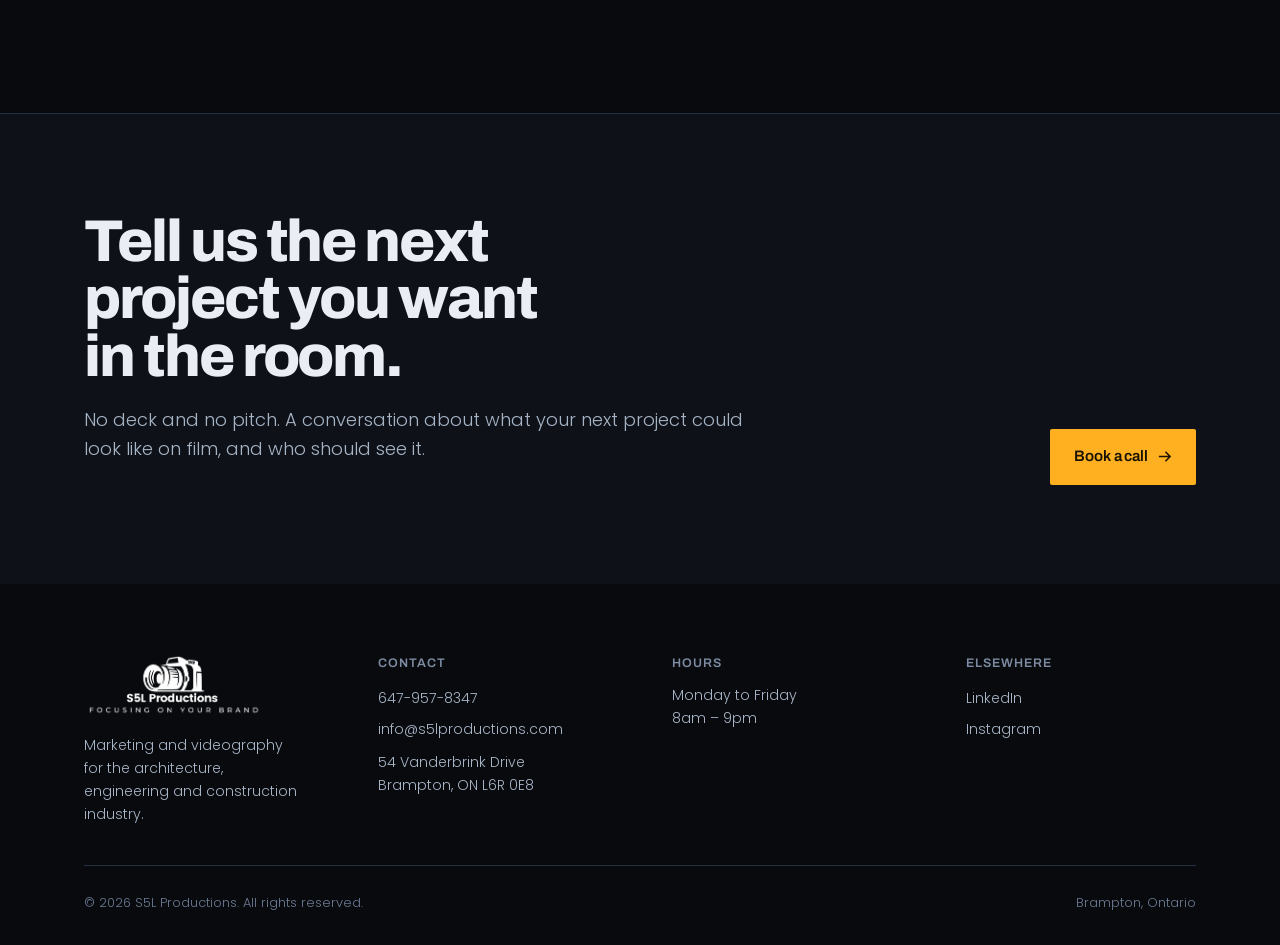
==== commit 84e623f7: "Nothing opens on its own any more The three service panels used to open one of themselves two second" ====
--- a/index.html
+++ b/index.html
@@ -186,7 +186,7 @@
    rather than a rotated shape, so the oval never wobbles as the box changes ratio. */
 .stage{position:relative;display:grid;grid-template-columns:repeat(12,minmax(0,1fr));
   align-content:space-between;row-gap:clamp(1.6rem,3.4vw,3rem);
-  min-height:clamp(360px,32vw,460px);
+  min-height:clamp(320px,27vw,400px);
   padding-block:clamp(1rem,2.4vw,2.1rem)}
 .mod[data-dir="left"] {grid-column:1/6;  grid-row:1}
 .mod[data-dir="right"]{grid-column:8/13; grid-row:1}
@@ -589,20 +589,13 @@
     });
   });
 
-  /* the frame that opens itself is the bottom, centred one: two compact bars above
-     and one open panel below keeps the ring's field balanced instead of loading
-     everything onto the left. */
-  var lead = stage.querySelector('.mod[data-dir="up"]') || mods[0];
-
   function land(){
     stage.classList.add('in');
-    /* the hover/land loop only starts once every frame has finished arriving,
-       otherwise the entrance and the loop pull the same box two ways. */
+    /* Nothing opens on its own: the visitor decides what to read. The hover/land
+       loop only starts once every frame has finished arriving, otherwise the
+       entrance and the loop pull the same box two ways. */
     if (!reduce) {
       setTimeout(function(){ stage.classList.add('floating'); }, 1400);
-      setTimeout(function(){ open(lead, true); }, 2000);
-    } else {
-      open(lead, true);
     }
   }
 
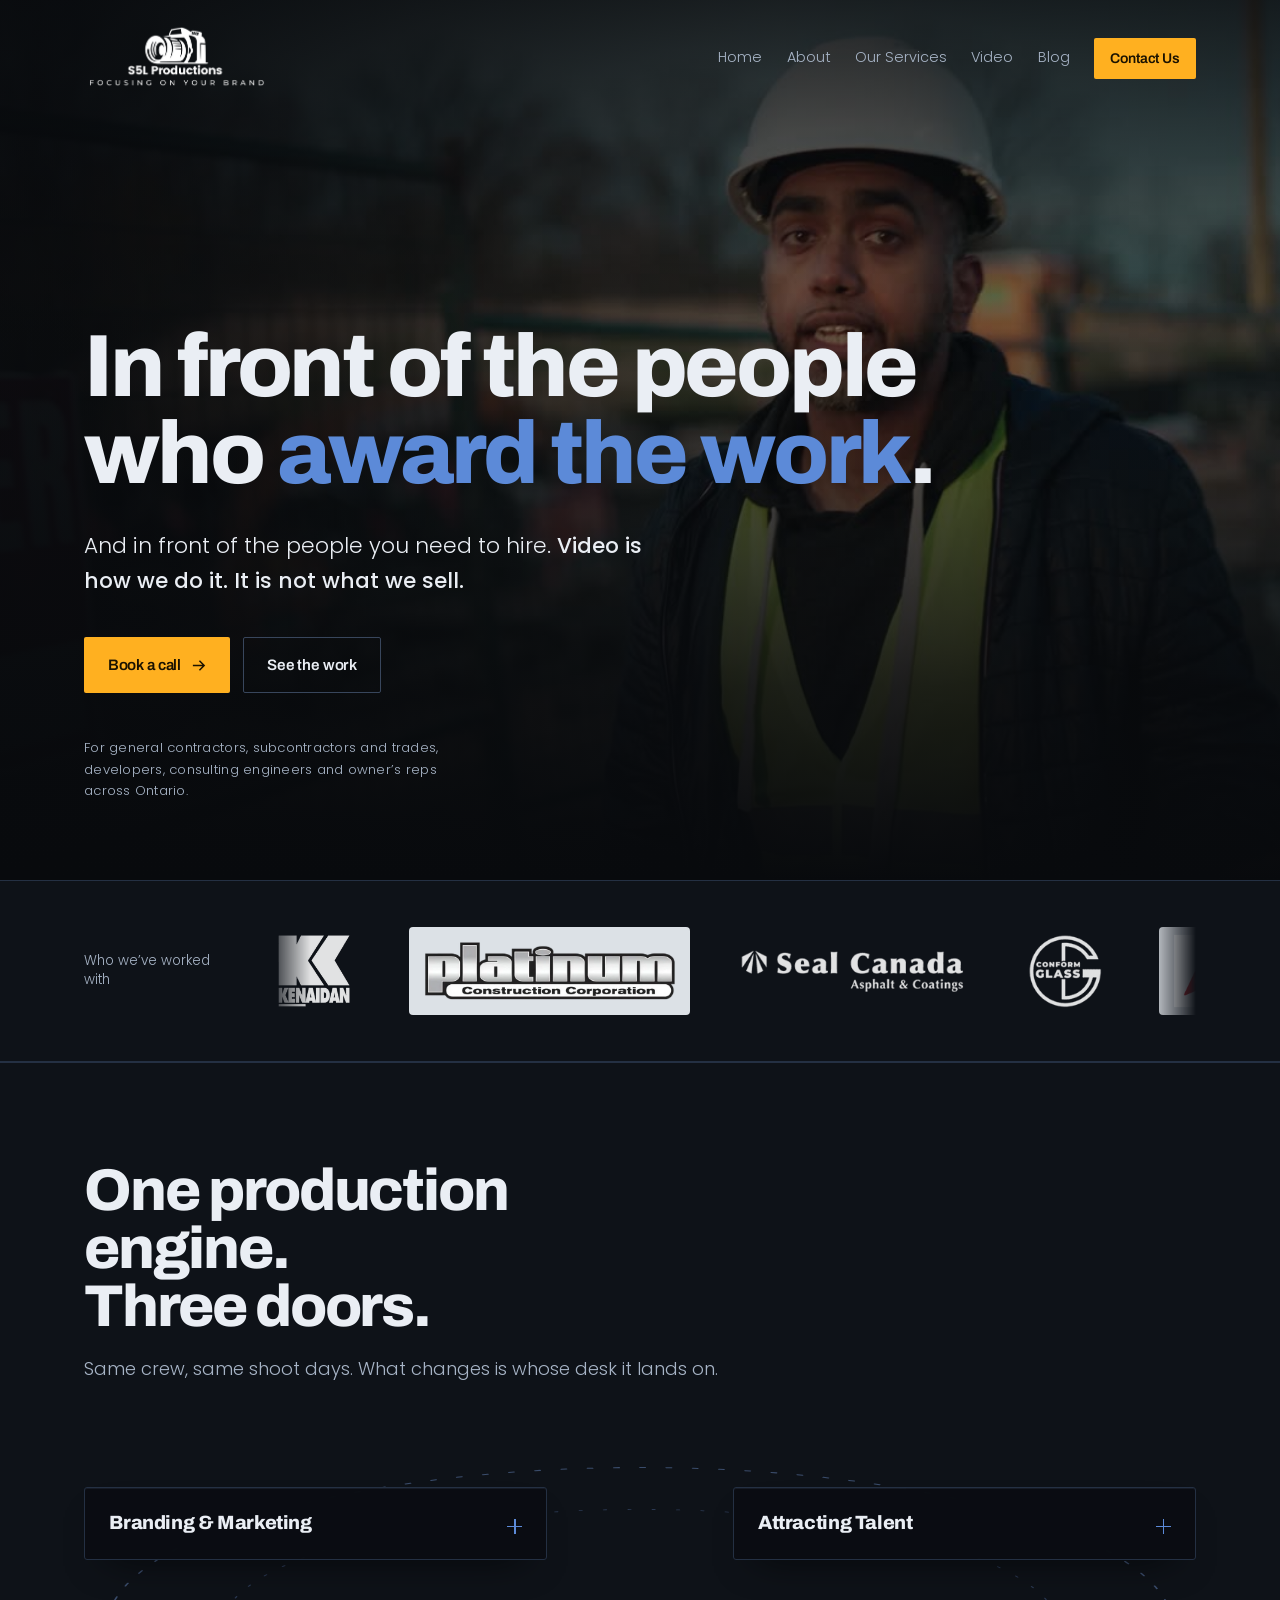
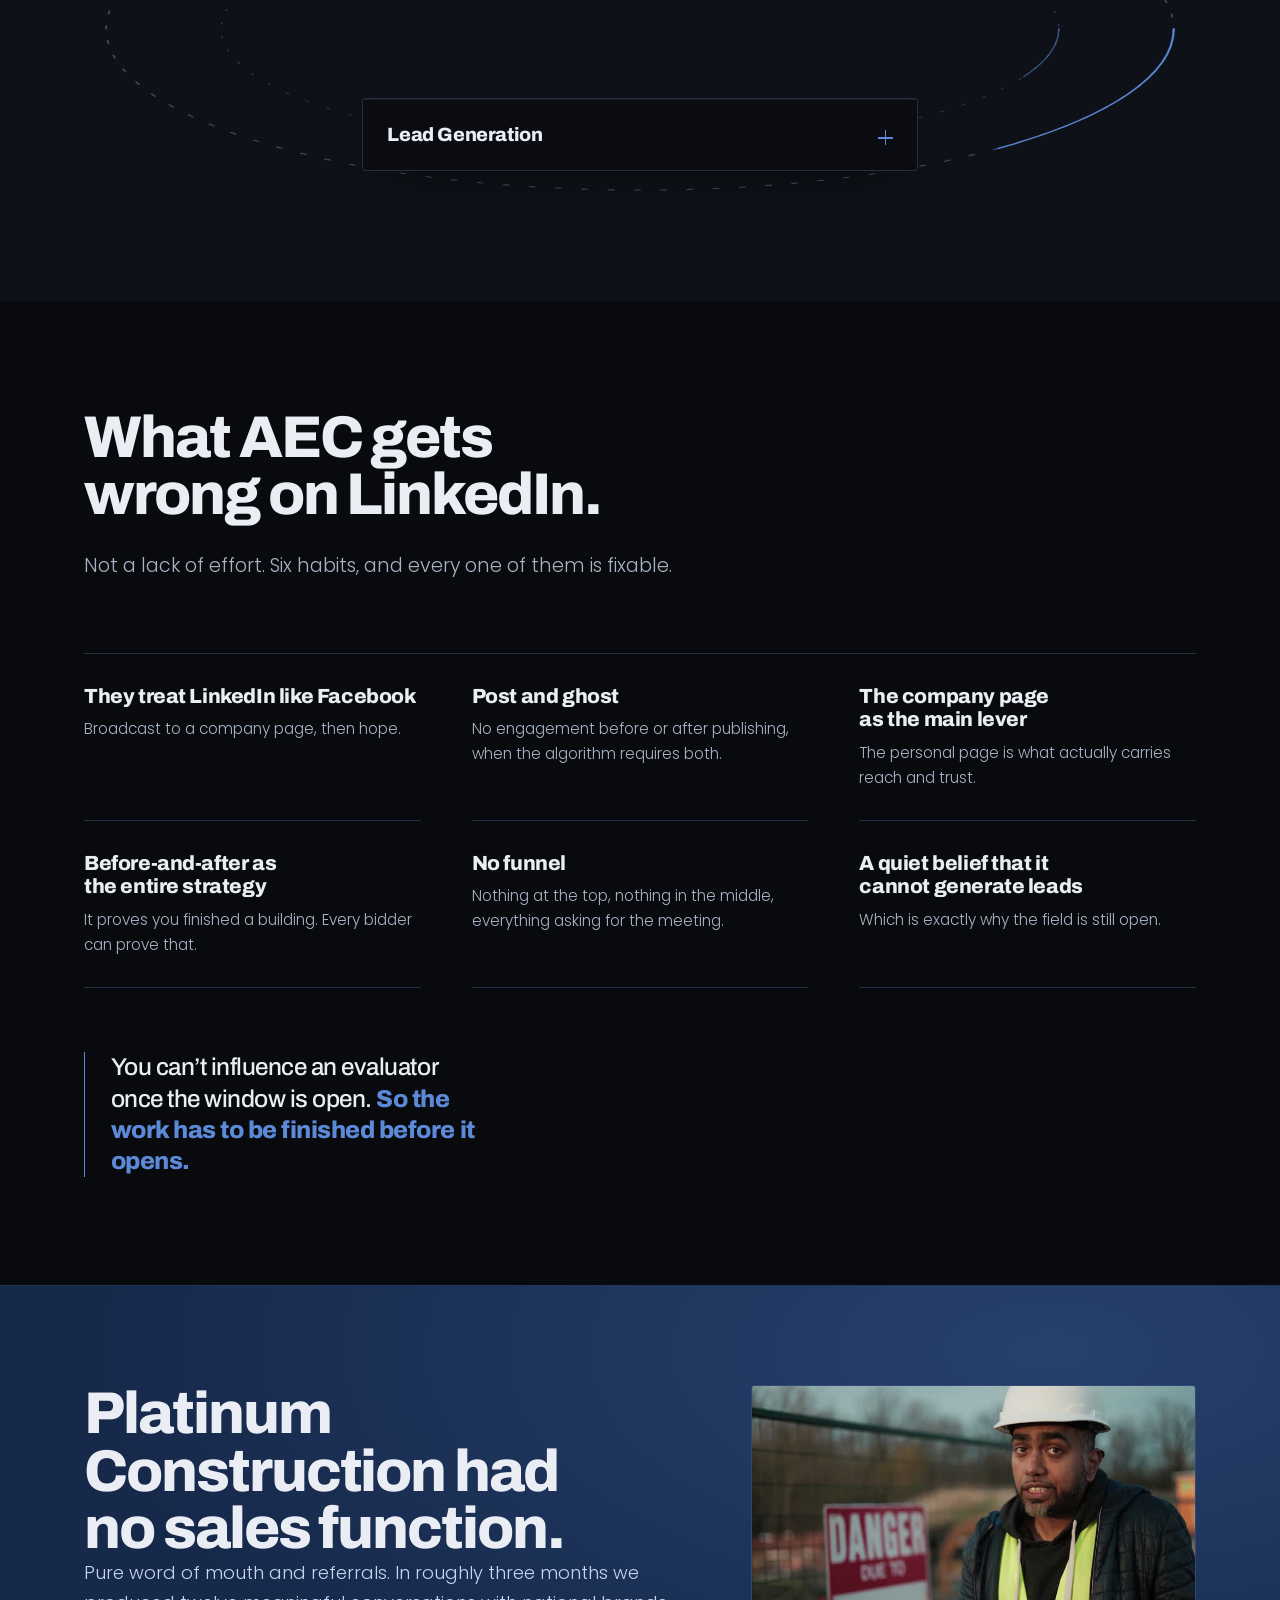
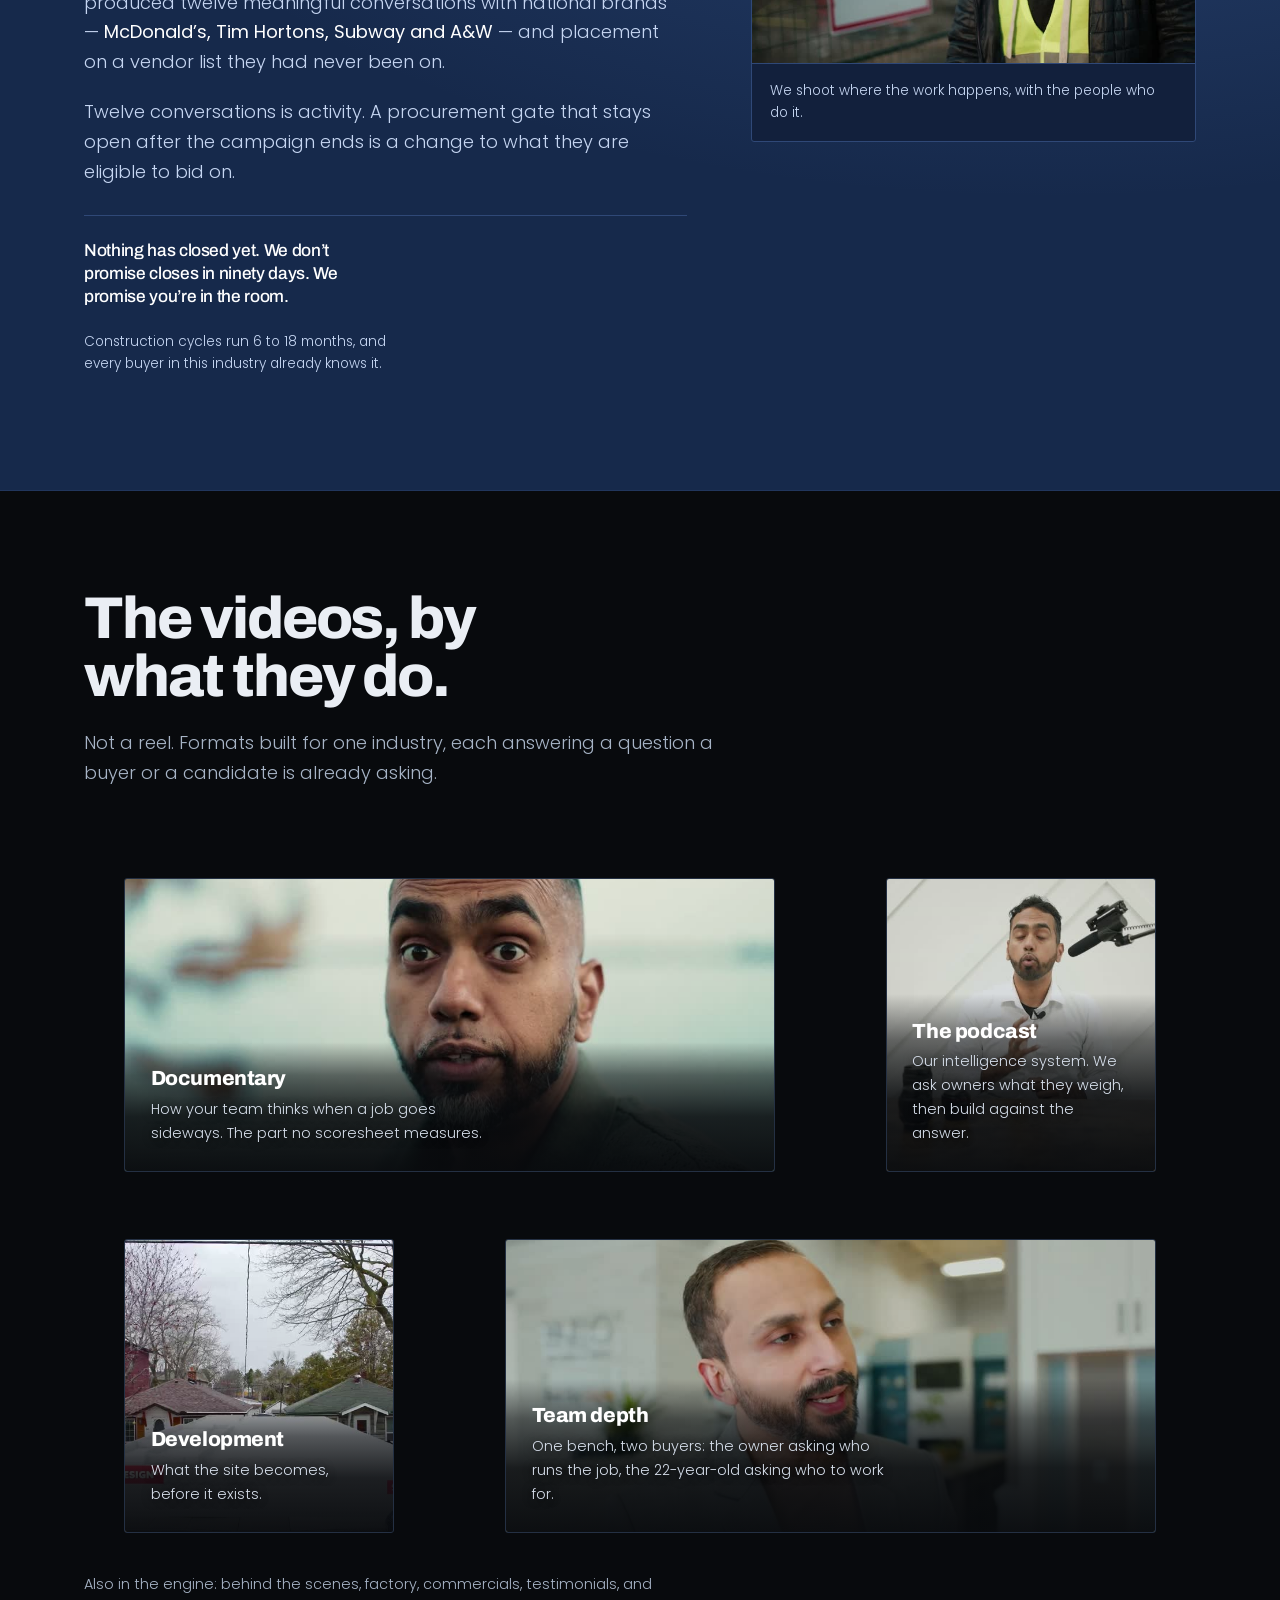
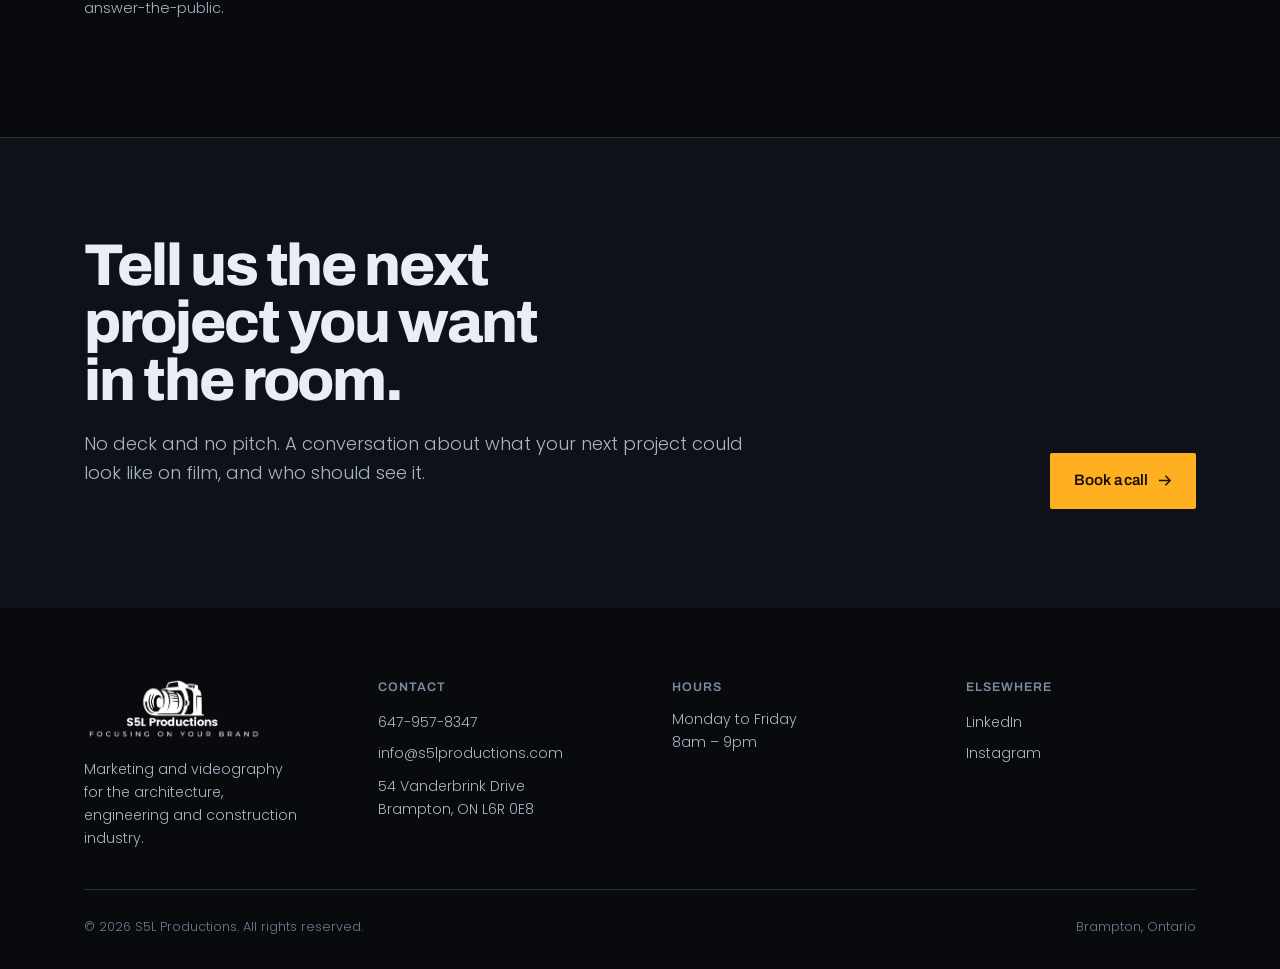
==== commit 9fd2a29c: "Put Shabeeb's clips in the hero, add three logos, flip two sections Hero: the walking shot he asked " ====
--- a/index.html
+++ b/index.html
@@ -140,7 +140,7 @@
    out three different optical sizes. --z zooms each one to a common cap height and
    --wr gives it the width its own mark needs. The logo files stay untouched. */
 .marquee .lg{
-  --lgh:clamp(48px,5.6vw,64px);
+  --lgh:clamp(64px,7.5vw,88px);
   flex:none;display:flex;align-items:center;justify-content:center;overflow:hidden;
   height:var(--lgh);width:calc(var(--lgh) * var(--wr,1.15));
   margin-right:clamp(1.5rem,3.4vw,3.2rem)}
@@ -397,12 +397,68 @@
     <div class="marquee">
       <div class="marquee-track" id="track">
         <span class="lg" style="--z:1.89;--wr:1.15"><img src="assets/Kenaidan.png" alt="Kenaidan"></span>
-        <span class="lg wide plated" style="--z:1.30;--wr:2.9"><img src="assets/platinum-logo.webp" alt="Platinum Construction Corporation"></span>
+        <span class="lg wide plated" style="--z:1.30;--wr:3.20"><img src="assets/platinum-logo.webp" alt="Platinum Construction Corporation"></span>
         <span class="lg" style="--z:2.56;--wr:2.70"><img src="assets/Seal_Canada_Logoq-1.png" alt="Seal Canada"></span>
         <span class="lg" style="--z:2.57;--wr:1.15"><img src="assets/Conform-Glass.png" alt="Conform Glass"></span>
+        <span class="lg wide plated" style="--z:0.95;--wr:2.10"><img src="assets/jule-power.png" alt="Jule Power"></span>
         <span class="lg" style="--z:1.92;--wr:1.15"><img src="assets/SC.png" alt="S&amp;C Electric Canada"></span>
         <span class="lg" style="--z:3.91;--wr:2.10"><img src="assets/MSHomes.png" alt="MSHomes"></span>
-      </div>
+        <span class="lg wide plated" style="--z:0.92;--wr:2.40"><img src="assets/registon.png" alt="Registon Building Restoration"></span>
+        <span class="lg" style="--z:1.81;--wr:1.80"><img src="assets/drock-paving.png" alt="D Rock Paving"></span>
+      </div>
+    </div>
+  </div>
+</section>
+
+<section class="engine" id="engine">
+  <div class="wrap">
+    <div class="engine-head">
+      <h2>One production engine. Three doors.</h2>
+      <p>Same crew, same shoot days. What changes is whose desk it lands on.</p>
+    </div>
+
+    <div class="stage" id="stage">
+      <div class="ring" aria-hidden="true">
+        <svg viewBox="0 0 1200 660" preserveAspectRatio="none">
+          <ellipse class="r-ticks"    cx="600" cy="330" rx="576" ry="308" pathLength="1000"/>
+          <ellipse class="r-sweep"    cx="600" cy="330" rx="576" ry="308" pathLength="1000"/>
+          <ellipse class="r-inner"    cx="600" cy="330" rx="452" ry="228" pathLength="1000"/>
+          <ellipse class="r-inner-lit" cx="600" cy="330" rx="452" ry="228" pathLength="1000"/>
+        </svg>
+      </div>
+      <article class="mod" data-dir="left" data-open="false">
+        <h3 class="mod-h"><button class="mod-btn" aria-expanded="false" aria-controls="p1"><span>Branding &amp; Marketing</span><span class="plus" aria-hidden="true"></span></button></h3>
+        <div class="panel"><ul id="p1">
+          <li>Graphics that win on LinkedIn</li>
+          <li>Stop the before-and-after</li>
+          <li>Documentary series</li>
+          <li>Customer testimonials</li>
+          <li>Why choose your company</li>
+          <li>Winning before the RFQ</li>
+        </ul></div>
+      </article>
+
+      <article class="mod" data-dir="up" data-open="false">
+        <h3 class="mod-h"><button class="mod-btn" aria-expanded="false" aria-controls="p2"><span>Lead Generation</span><span class="plus" aria-hidden="true"></span></button></h3>
+        <div class="panel"><ul id="p2">
+          <li>Decision makers are on LinkedIn. Be in front of them.</li>
+          <li>Reach your core clients directly</li>
+          <li>Stop the post and ghost</li>
+          <li>DMs and engagement that open doors</li>
+          <li>A funnel, not a feed</li>
+        </ul></div>
+      </article>
+
+      <article class="mod" data-dir="right" data-open="false">
+        <h3 class="mod-h"><button class="mod-btn" aria-expanded="false" aria-controls="p3"><span>Attracting Talent</span><span class="plus" aria-hidden="true"></span></button></h3>
+        <div class="panel"><ul id="p3">
+          <li>The talent is already in the industry</li>
+          <li>Show the culture, not the job post</li>
+          <li>A day on your site, as it really goes</li>
+          <li>Two organic hires a year pays for the year</li>
+          <li>Business development happens on LinkedIn. Recruiting happens where the talent actually is.</li>
+        </ul></div>
+      </article>
     </div>
   </div>
 </section>
@@ -421,59 +477,6 @@
     </ul>
     <div class="turn">
       <p>You can&rsquo;t influence an evaluator once the window is open. <b>So the work has to be finished before it opens.</b></p>
-    </div>
-  </div>
-</section>
-
-<section class="engine" id="engine">
-  <div class="wrap">
-    <div class="engine-head">
-      <h2>One production engine. Three doors.</h2>
-      <p>Same crew, same shoot days. What changes is whose desk it lands on.</p>
-    </div>
-
-    <div class="stage" id="stage">
-      <div class="ring" aria-hidden="true">
-        <svg viewBox="0 0 1200 660" preserveAspectRatio="none">
-          <ellipse class="r-ticks"    cx="600" cy="330" rx="576" ry="308" pathLength="1000"/>
-          <ellipse class="r-sweep"    cx="600" cy="330" rx="576" ry="308" pathLength="1000"/>
-          <ellipse class="r-inner"    cx="600" cy="330" rx="452" ry="228" pathLength="1000"/>
-          <ellipse class="r-inner-lit" cx="600" cy="330" rx="452" ry="228" pathLength="1000"/>
-        </svg>
-      </div>
-      <article class="mod" data-dir="left" data-open="false">
-        <h3 class="mod-h"><button class="mod-btn" aria-expanded="false" aria-controls="p1"><span>Branding &amp; Marketing</span><span class="plus" aria-hidden="true"></span></button></h3>
-        <div class="panel"><ul id="p1">
-          <li>Graphics that win on LinkedIn</li>
-          <li>Stop the before-and-after</li>
-          <li>Documentary series</li>
-          <li>Customer testimonials</li>
-          <li>Why choose your company</li>
-          <li>Winning before the RFQ</li>
-        </ul></div>
-      </article>
-
-      <article class="mod" data-dir="up" data-open="false">
-        <h3 class="mod-h"><button class="mod-btn" aria-expanded="false" aria-controls="p2"><span>Lead Generation</span><span class="plus" aria-hidden="true"></span></button></h3>
-        <div class="panel"><ul id="p2">
-          <li>Decision makers are on LinkedIn. Be in front of them.</li>
-          <li>Reach your core clients directly</li>
-          <li>Stop the post and ghost</li>
-          <li>DMs and engagement that open doors</li>
-          <li>A funnel, not a feed</li>
-        </ul></div>
-      </article>
-
-      <article class="mod" data-dir="right" data-open="false">
-        <h3 class="mod-h"><button class="mod-btn" aria-expanded="false" aria-controls="p3"><span>Attracting Talent</span><span class="plus" aria-hidden="true"></span></button></h3>
-        <div class="panel"><ul id="p3">
-          <li>The talent is already in the industry</li>
-          <li>Show the culture, not the job post</li>
-          <li>A day on your site, as it really goes</li>
-          <li>Two organic hires a year pays for the year</li>
-          <li>Business development happens on LinkedIn. Recruiting happens where the talent actually is.</li>
-        </ul></div>
-      </article>
     </div>
   </div>
 </section>
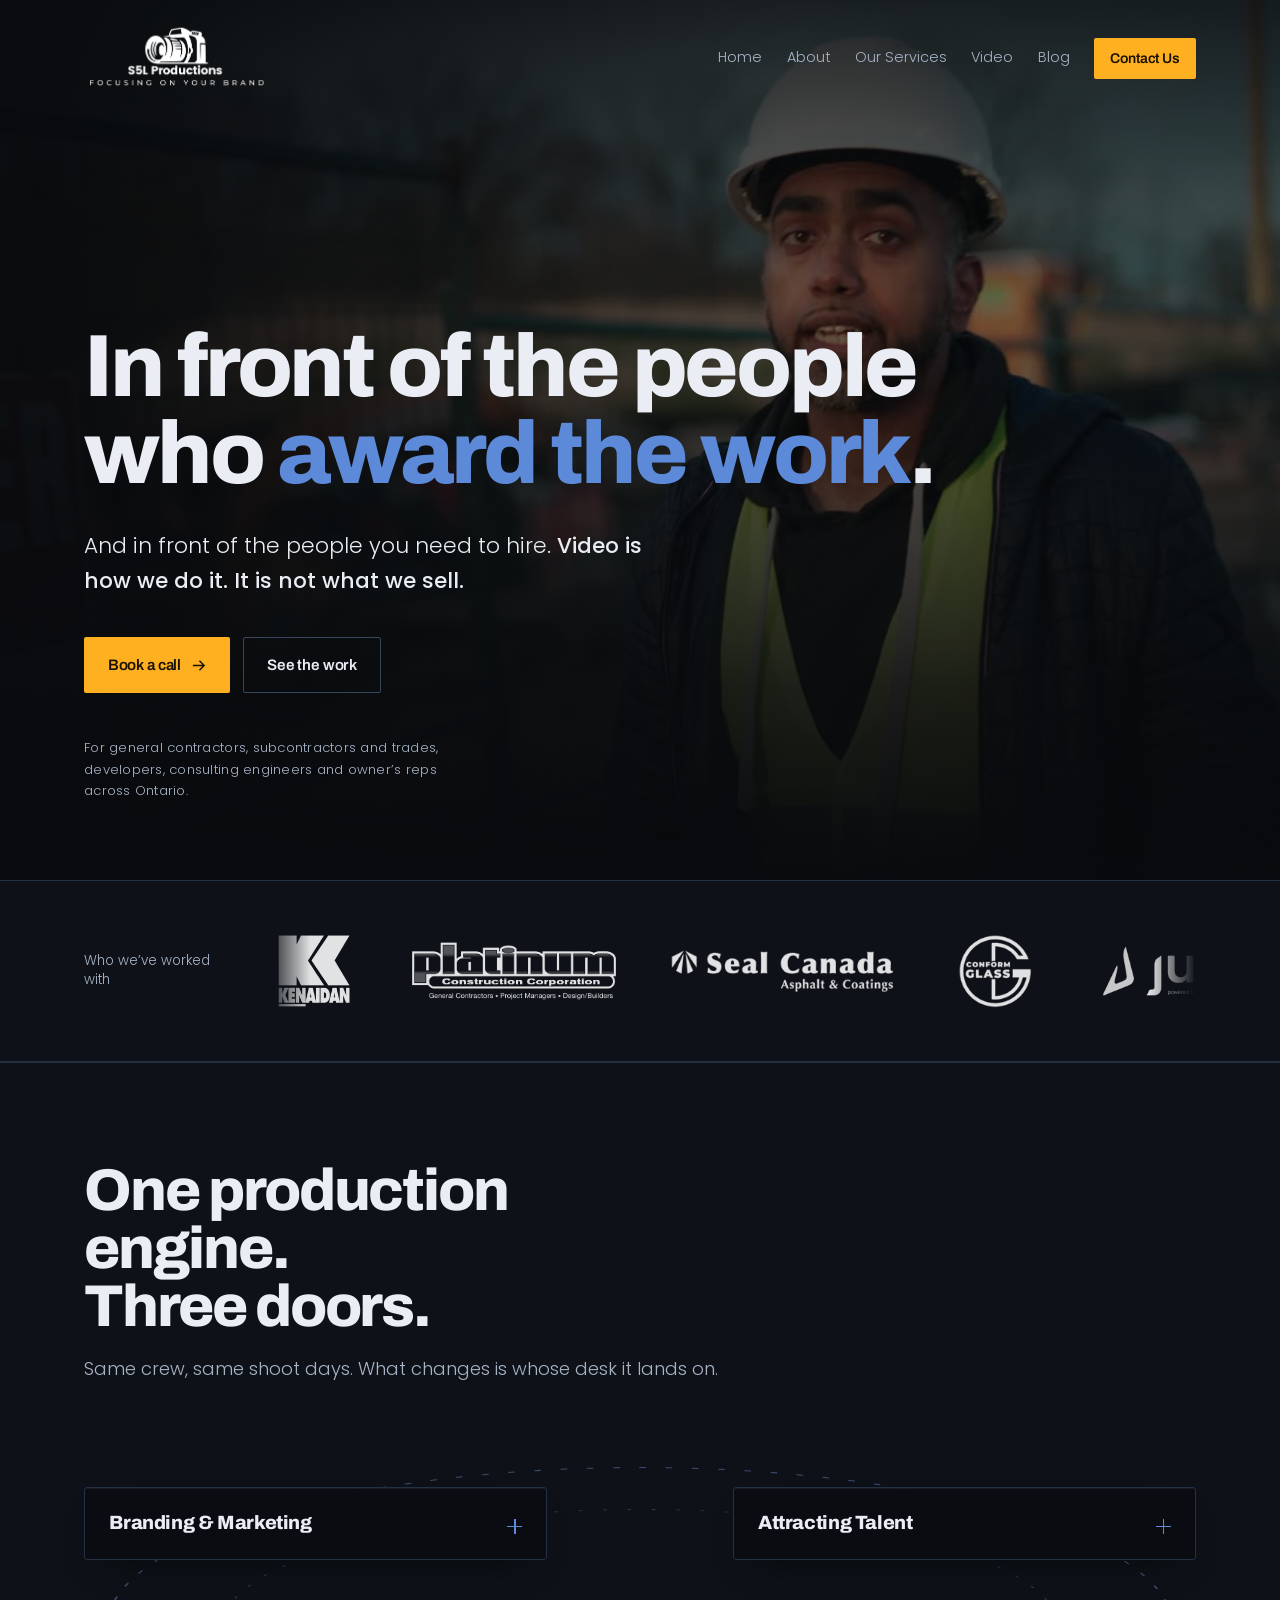
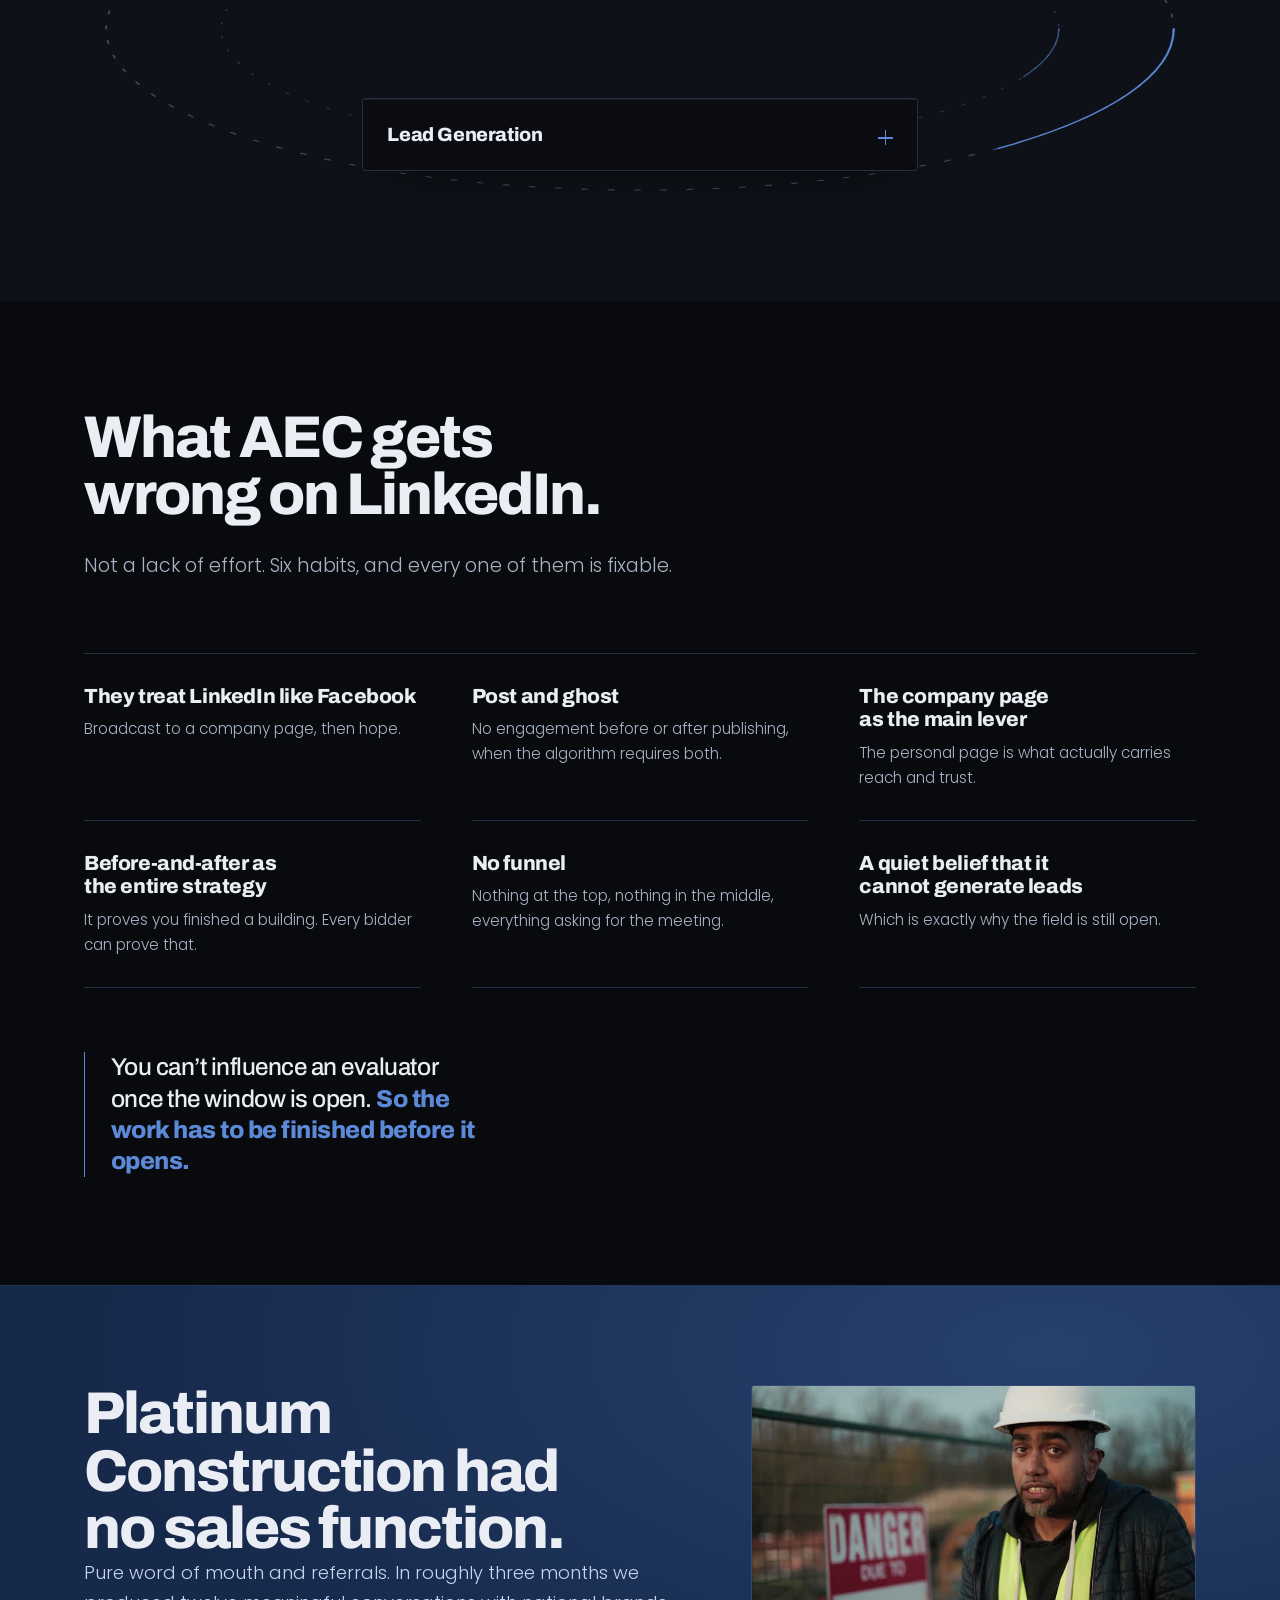
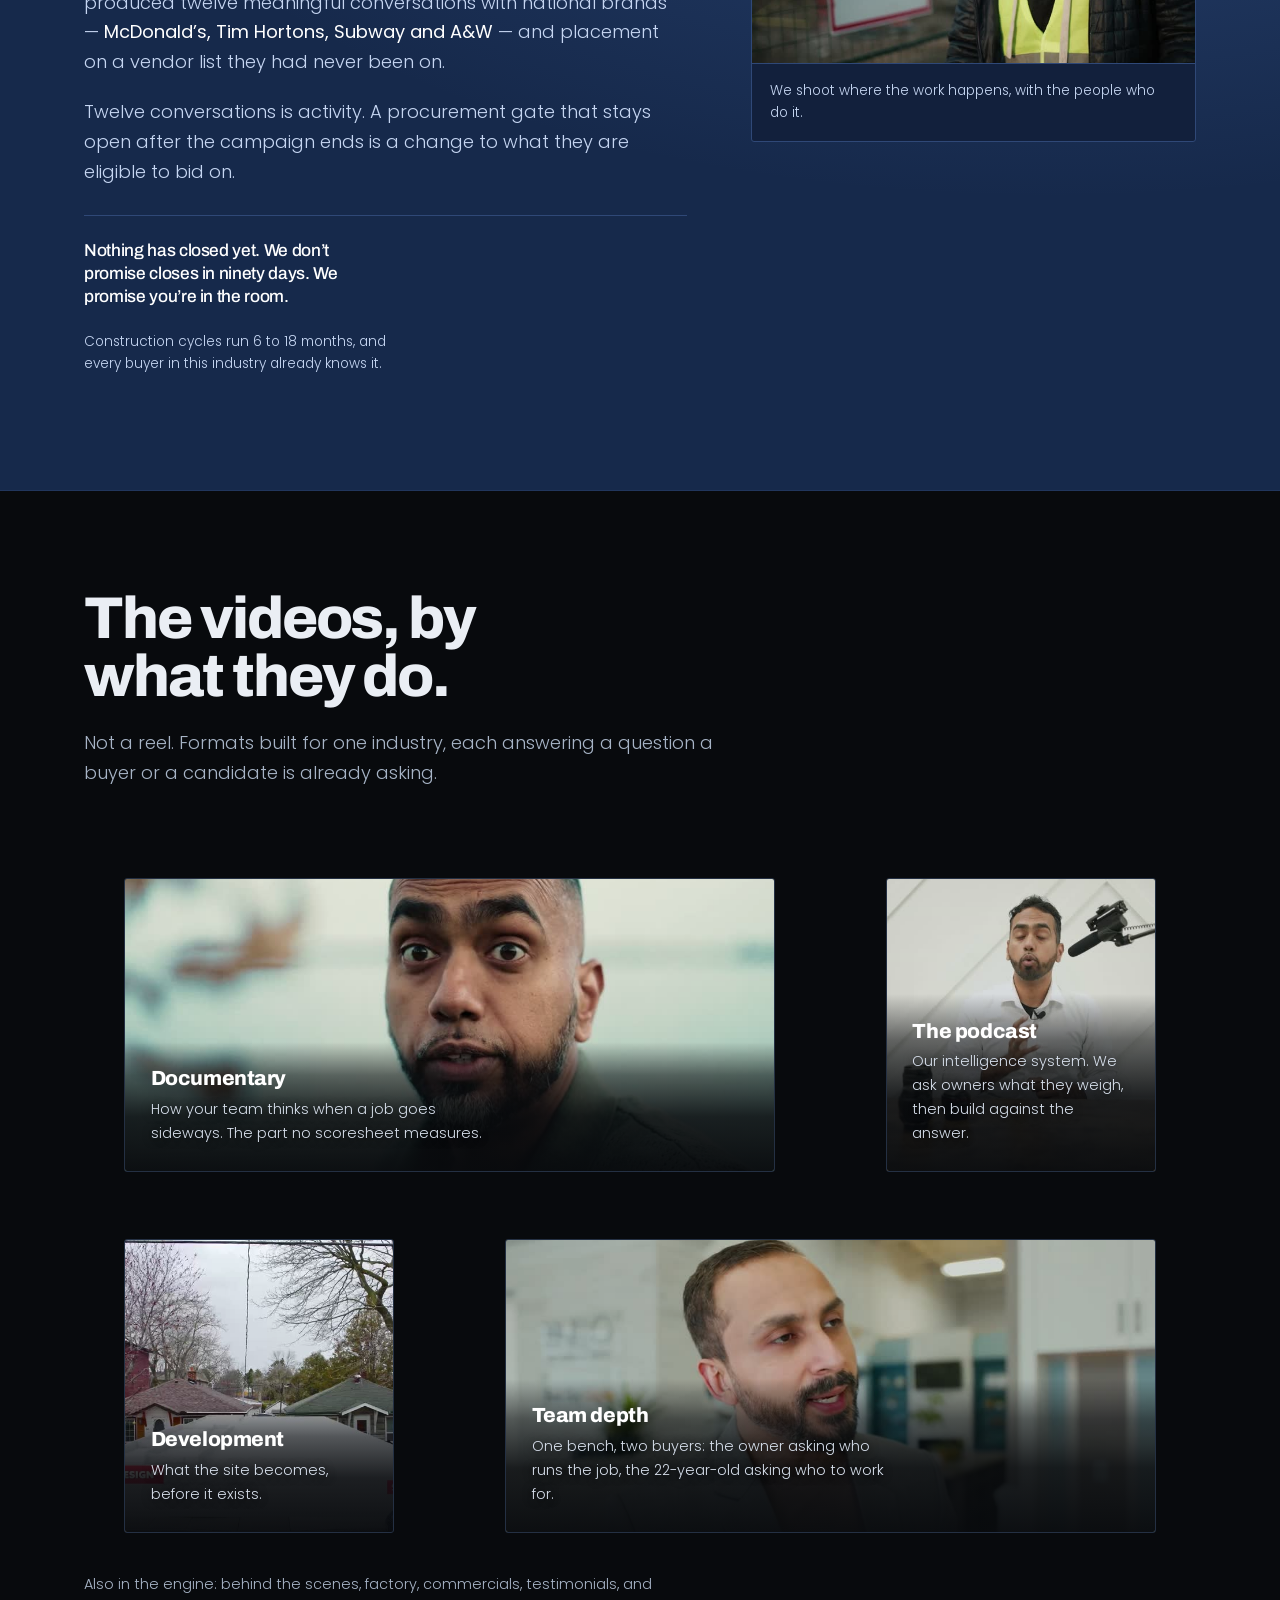
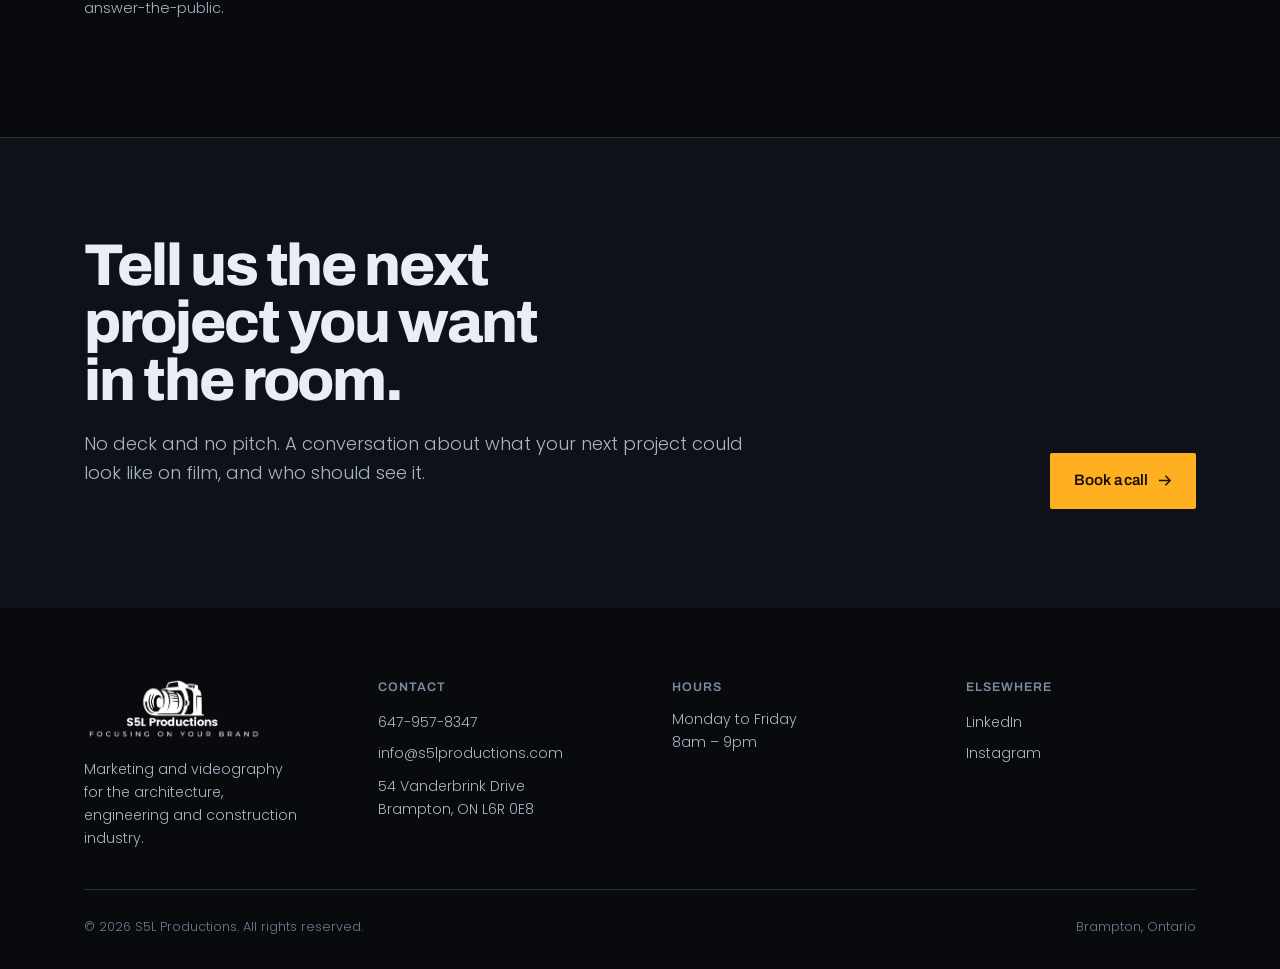
==== commit 12b52f93: "Every logo on the wall is now one white mark, no plates The wall turns each logo into a white silhou" ====
--- a/index.html
+++ b/index.html
@@ -397,13 +397,13 @@
     <div class="marquee">
       <div class="marquee-track" id="track">
         <span class="lg" style="--z:1.89;--wr:1.15"><img src="assets/Kenaidan.png" alt="Kenaidan"></span>
-        <span class="lg wide plated" style="--z:1.30;--wr:3.20"><img src="assets/platinum-logo.webp" alt="Platinum Construction Corporation"></span>
+        <span class="lg wide" style="--z:1.05;--wr:2.40"><img src="assets/platinum-logo-mono.png" alt="Platinum Construction Corporation"></span>
         <span class="lg" style="--z:2.56;--wr:2.70"><img src="assets/Seal_Canada_Logoq-1.png" alt="Seal Canada"></span>
         <span class="lg" style="--z:2.57;--wr:1.15"><img src="assets/Conform-Glass.png" alt="Conform Glass"></span>
-        <span class="lg wide plated" style="--z:0.95;--wr:2.10"><img src="assets/jule-power.png" alt="Jule Power"></span>
+        <span class="lg wide" style="--z:0.95;--wr:1.86"><img src="assets/jule-power.png" alt="Jule Power"></span>
         <span class="lg" style="--z:1.92;--wr:1.15"><img src="assets/SC.png" alt="S&amp;C Electric Canada"></span>
         <span class="lg" style="--z:3.91;--wr:2.10"><img src="assets/MSHomes.png" alt="MSHomes"></span>
-        <span class="lg wide plated" style="--z:0.92;--wr:2.40"><img src="assets/registon.png" alt="Registon Building Restoration"></span>
+        <span class="lg wide" style="--z:1.01;--wr:2.22"><img src="assets/registon.png" alt="Registon Building Restoration"></span>
         <span class="lg" style="--z:1.81;--wr:1.80"><img src="assets/drock-paving.png" alt="D Rock Paving"></span>
       </div>
     </div>
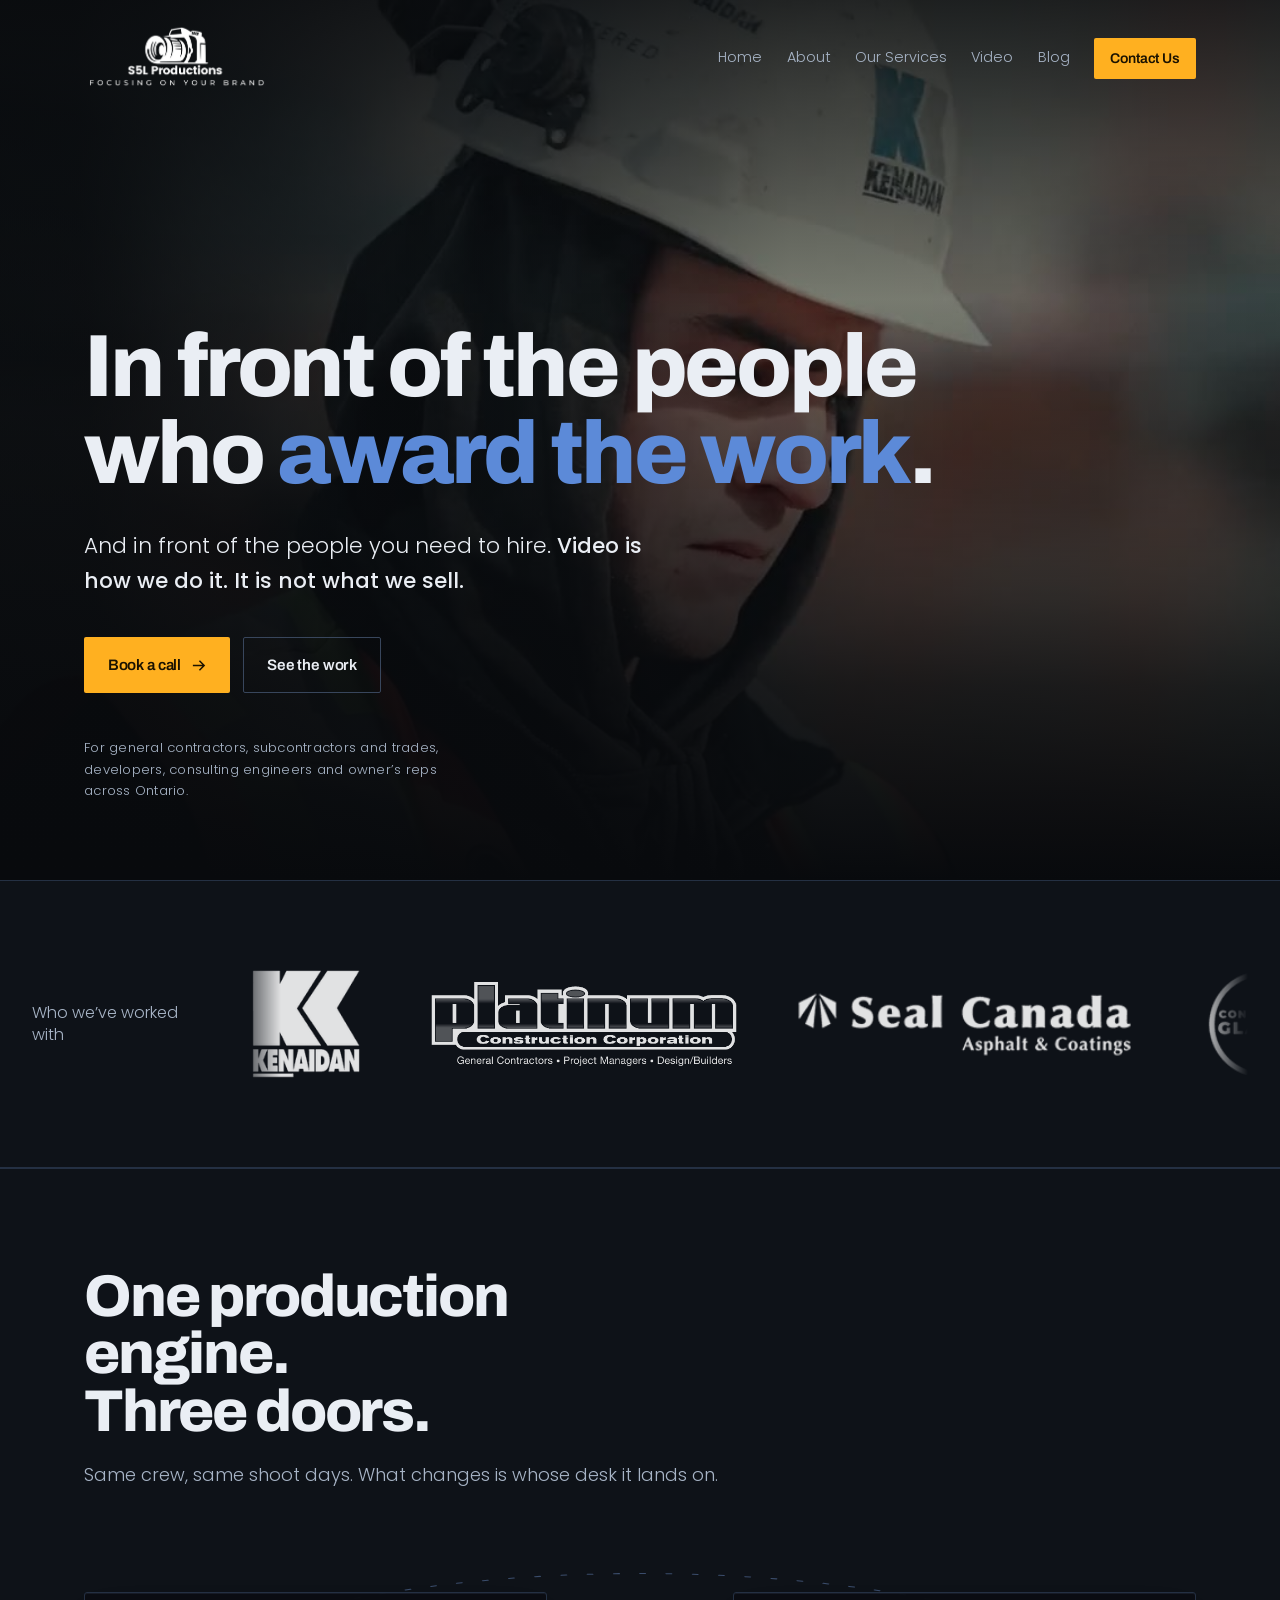
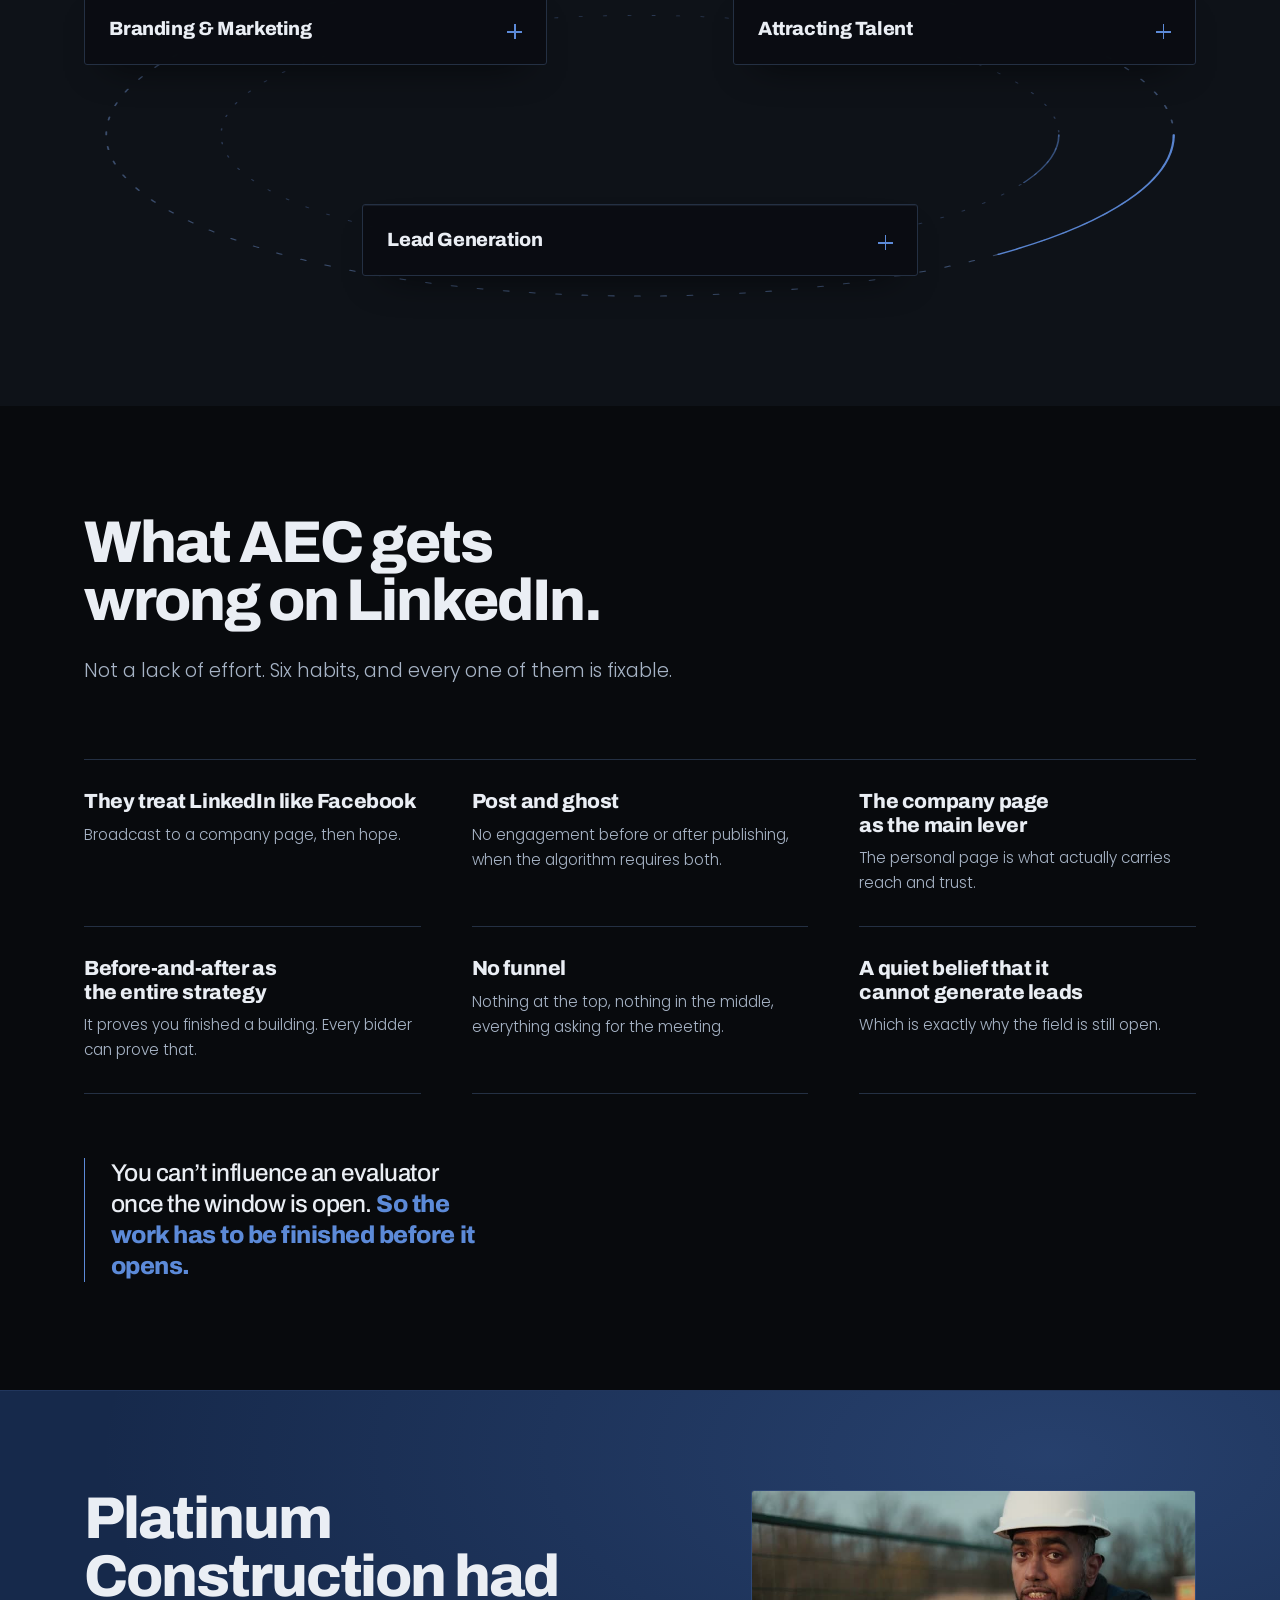
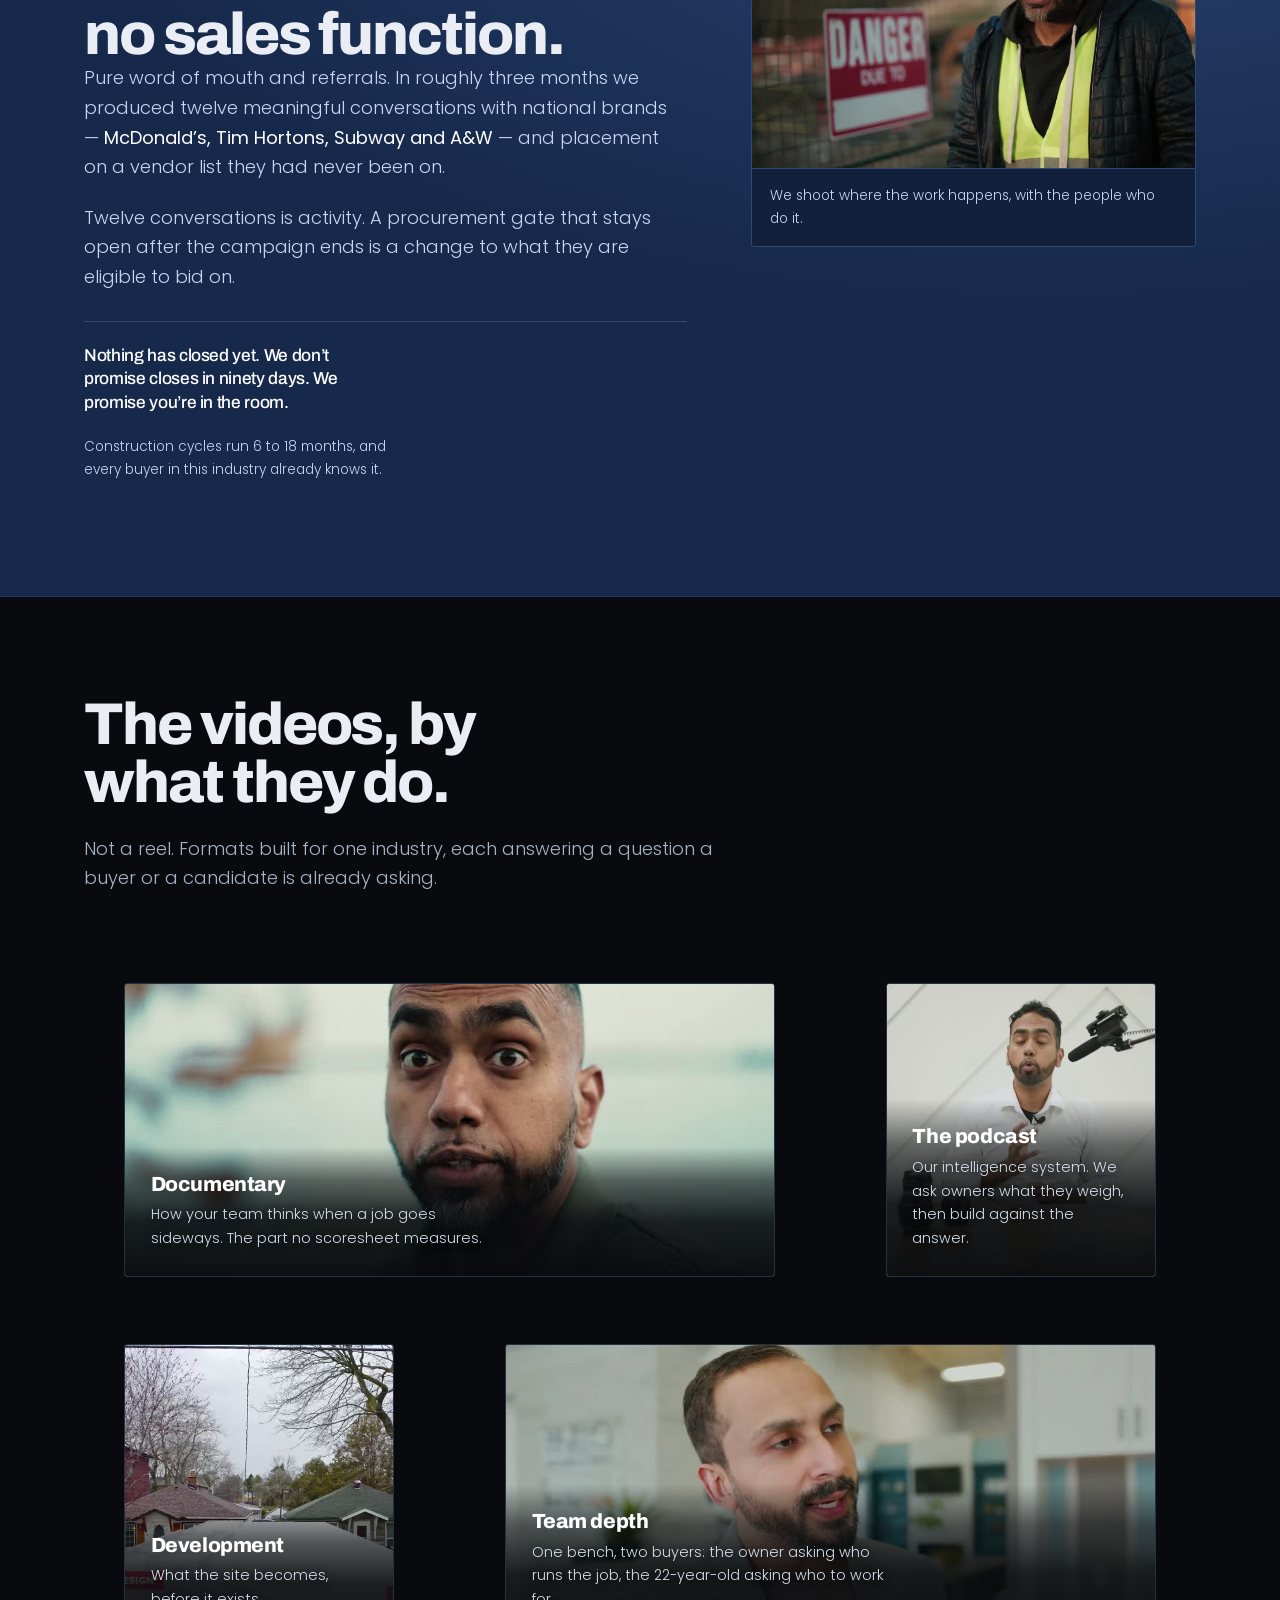
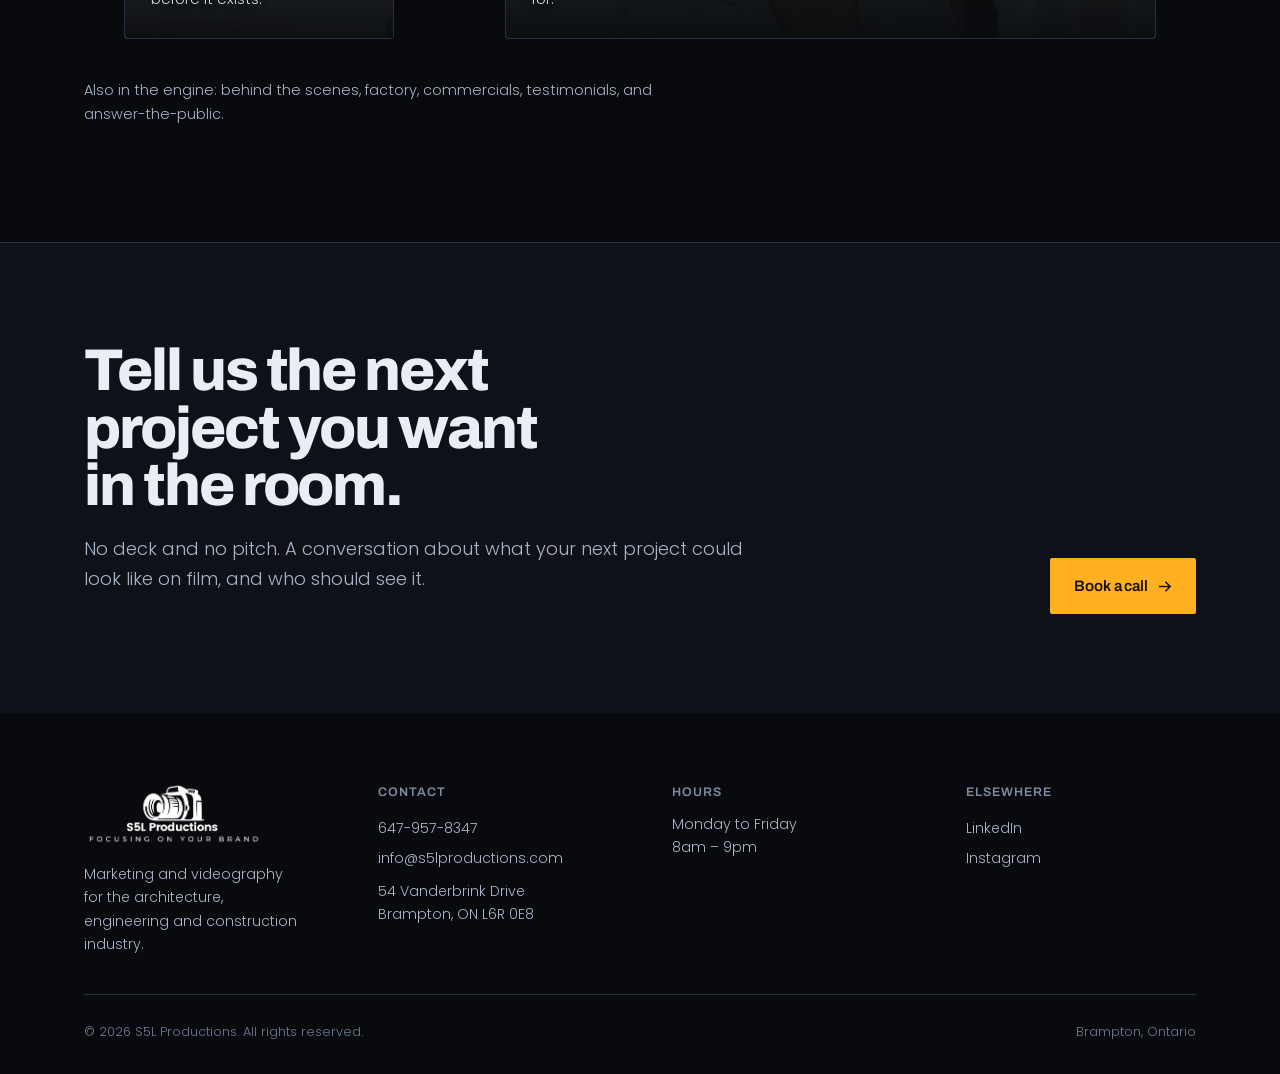
==== commit ed85be06: "Give the client wall the room Shabeeb asked for He filmed the deployed page and pointed at three thi" ====
--- a/index.html
+++ b/index.html
@@ -127,9 +127,11 @@
 .audience{margin-top:clamp(1.8rem,3.4vw,2.8rem);font-size:.82rem;color:var(--paper-dim);letter-spacing:.02em;max-width:50ch}
 
 /* ---------- clients ---------- */
-.clients{border-block:1px solid var(--line);background:var(--ink-2);padding-block:clamp(2rem,3.6vw,2.9rem);overflow:hidden}
-.clients .wrap{display:flex;align-items:center;gap:clamp(1.25rem,3.5vw,3rem);flex-wrap:wrap}
-.clients p{margin:0;font-size:.84rem;color:var(--paper-dim);max-width:15ch;flex:none;line-height:1.4}
+.clients{border-block:1px solid var(--line);background:var(--ink-2);padding-block:clamp(3.5rem,6vw,5.5rem);overflow:hidden}
+/* the wall is the one band that runs wider than the 1240px column: it is a proof
+   strip, and the empty gutters were reading as wasted space. */
+.clients .wrap{width:100%;padding-inline:clamp(1.25rem,2.5vw,3rem);display:flex;align-items:center;gap:clamp(1.5rem,3vw,3rem);flex-wrap:wrap}
+.clients p{margin:0;font-size:clamp(1rem,1.15vw,1.2rem);color:var(--paper-dim);max-width:16ch;flex:none;line-height:1.35}
 .marquee{flex:1;min-width:240px;overflow:hidden;-webkit-mask-image:linear-gradient(90deg,transparent,#000 5%,#000 95%,transparent);mask-image:linear-gradient(90deg,transparent,#000 5%,#000 95%,transparent)}
 /* the gap lives on the item, not the track: translateX(-50%) is only seamless
    when both halves measure exactly the same, gaps included. */
@@ -140,7 +142,7 @@
    out three different optical sizes. --z zooms each one to a common cap height and
    --wr gives it the width its own mark needs. The logo files stay untouched. */
 .marquee .lg{
-  --lgh:clamp(64px,7.5vw,88px);
+  --lgh:clamp(88px,11vw,132px);
   flex:none;display:flex;align-items:center;justify-content:center;overflow:hidden;
   height:var(--lgh);width:calc(var(--lgh) * var(--wr,1.15));
   margin-right:clamp(1.5rem,3.4vw,3.2rem)}
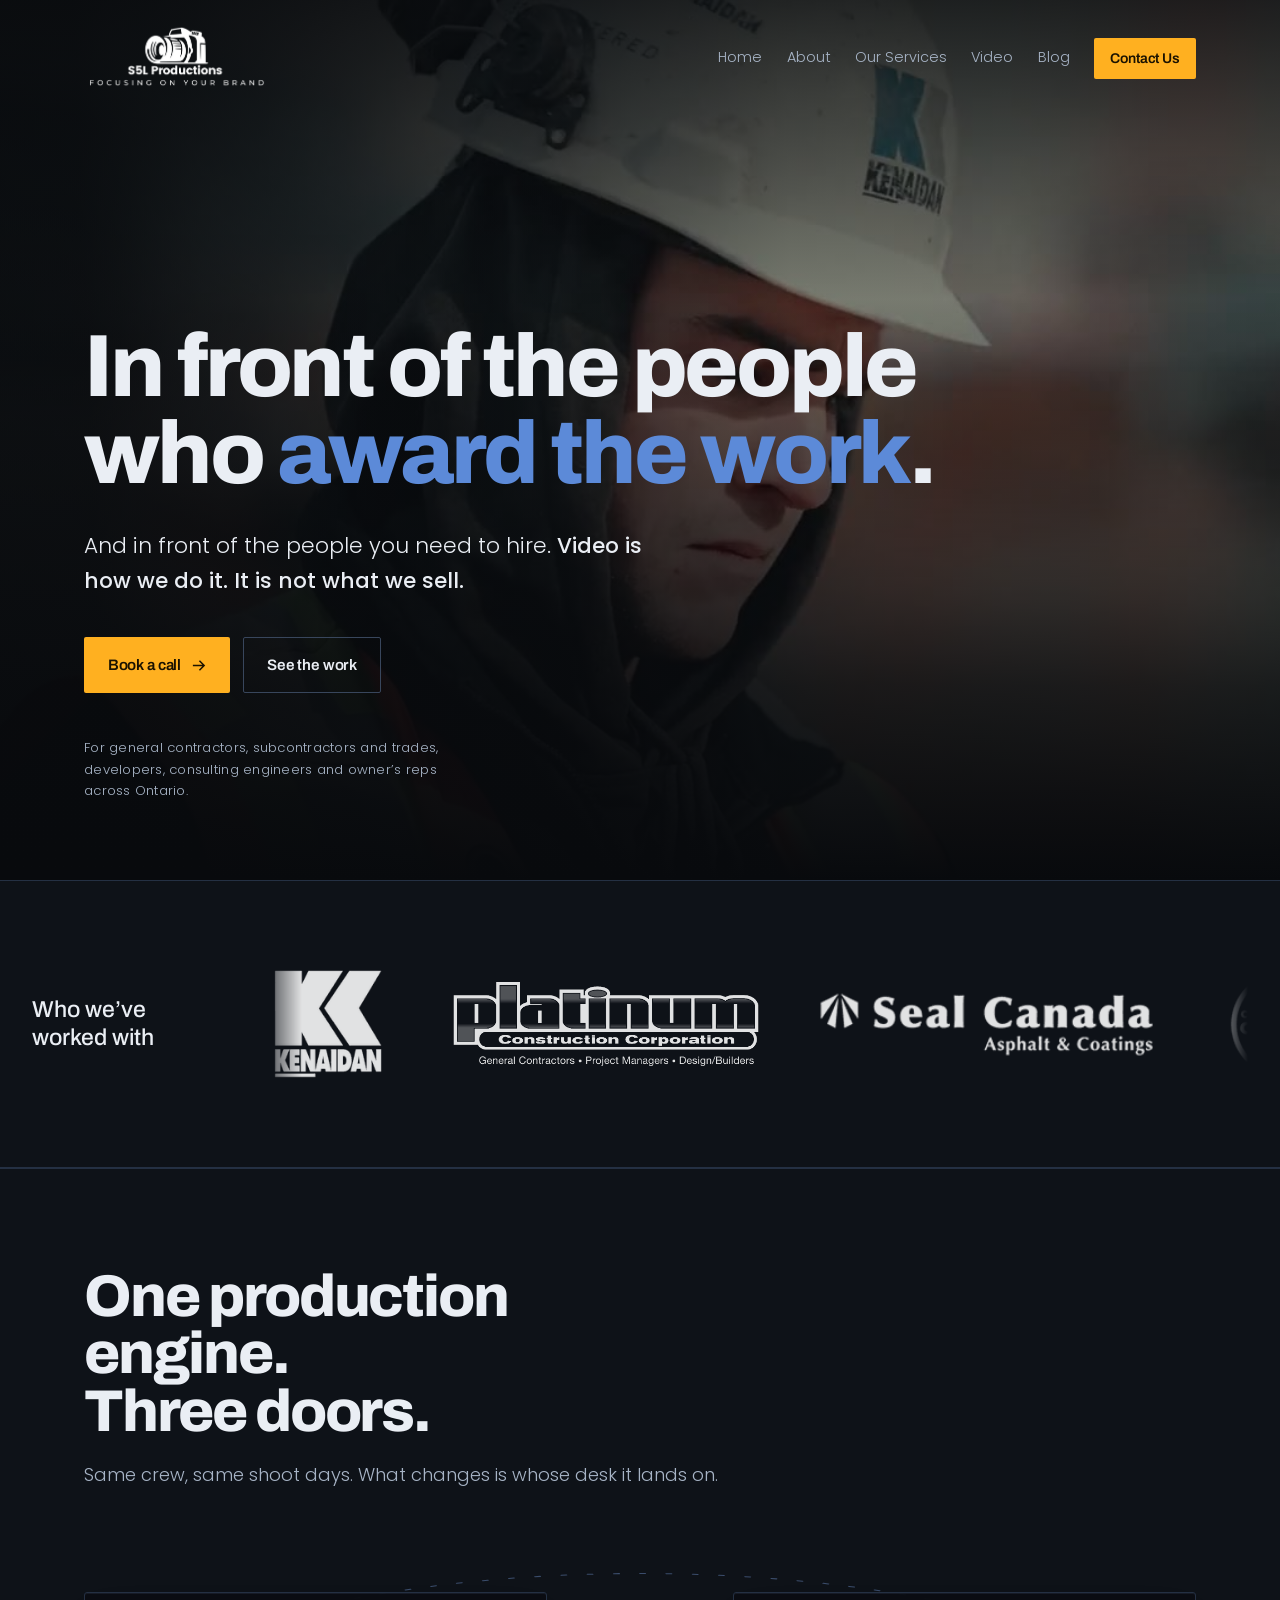
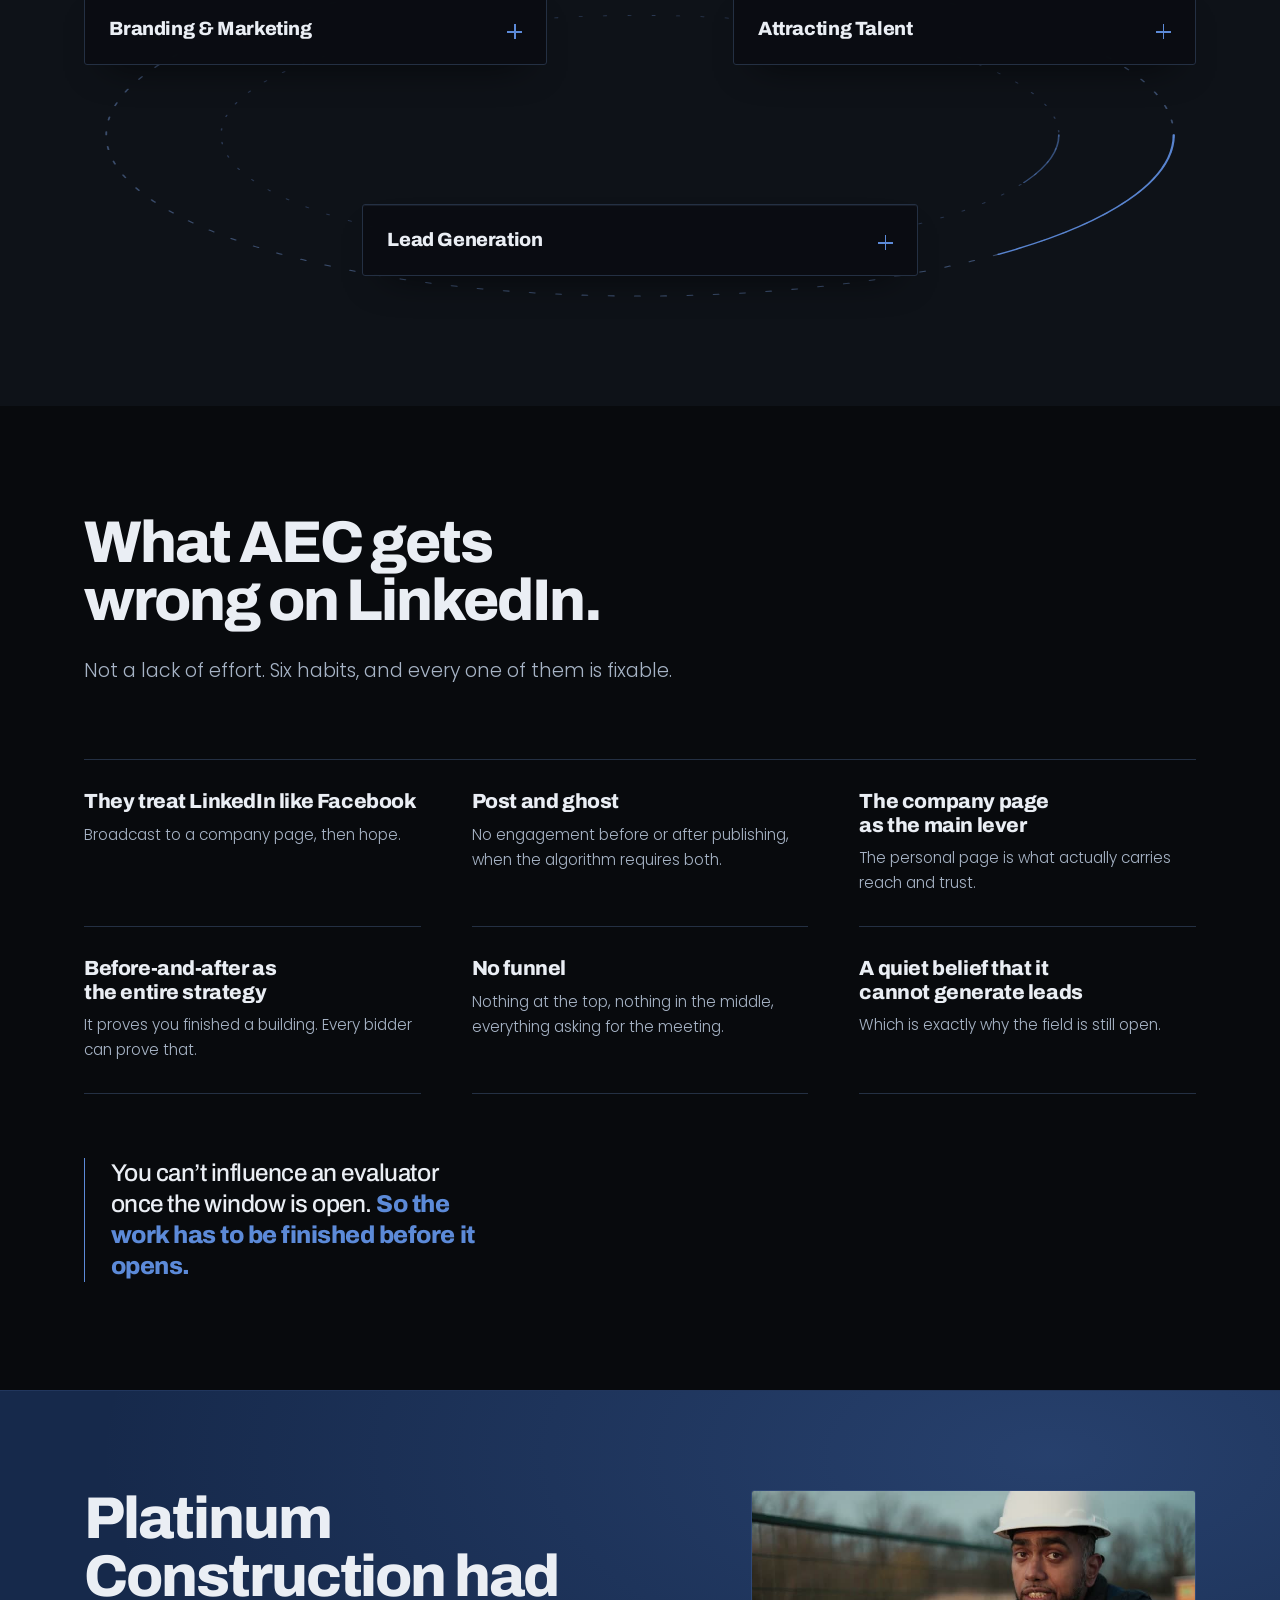
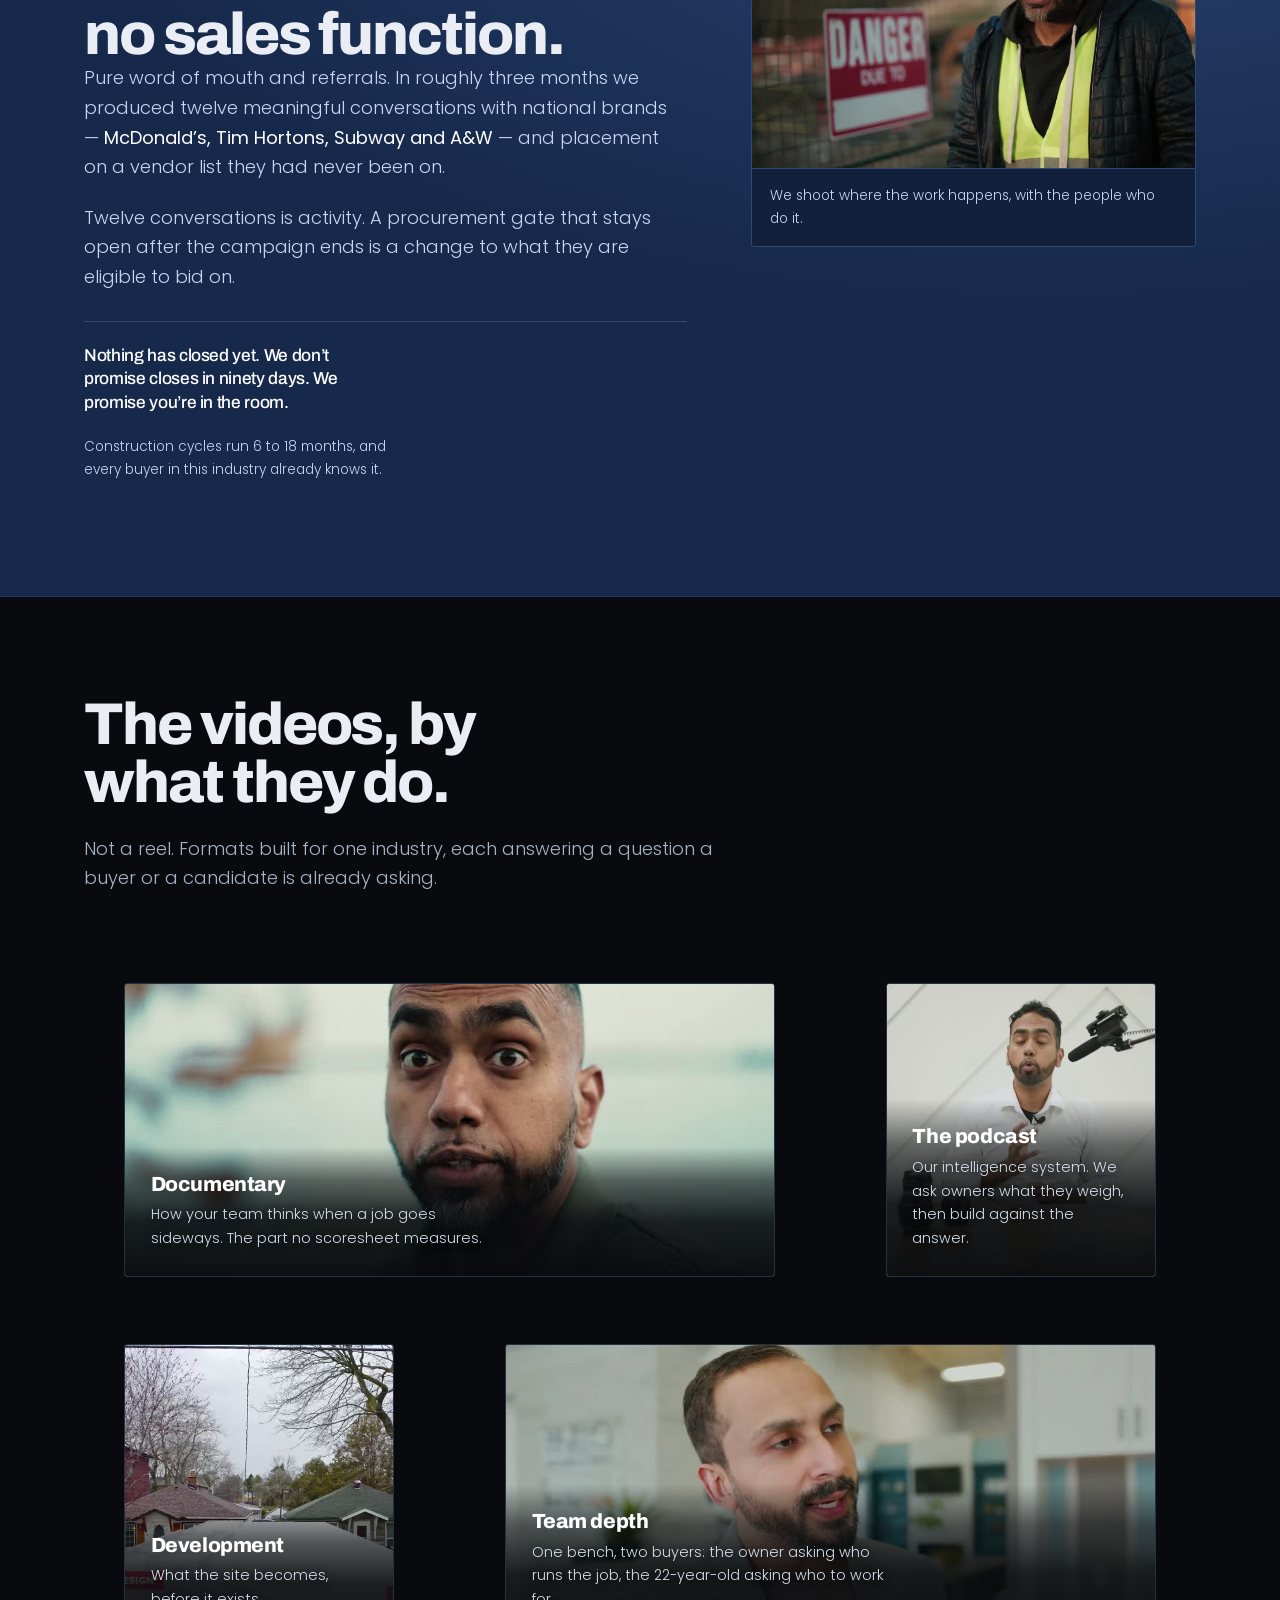
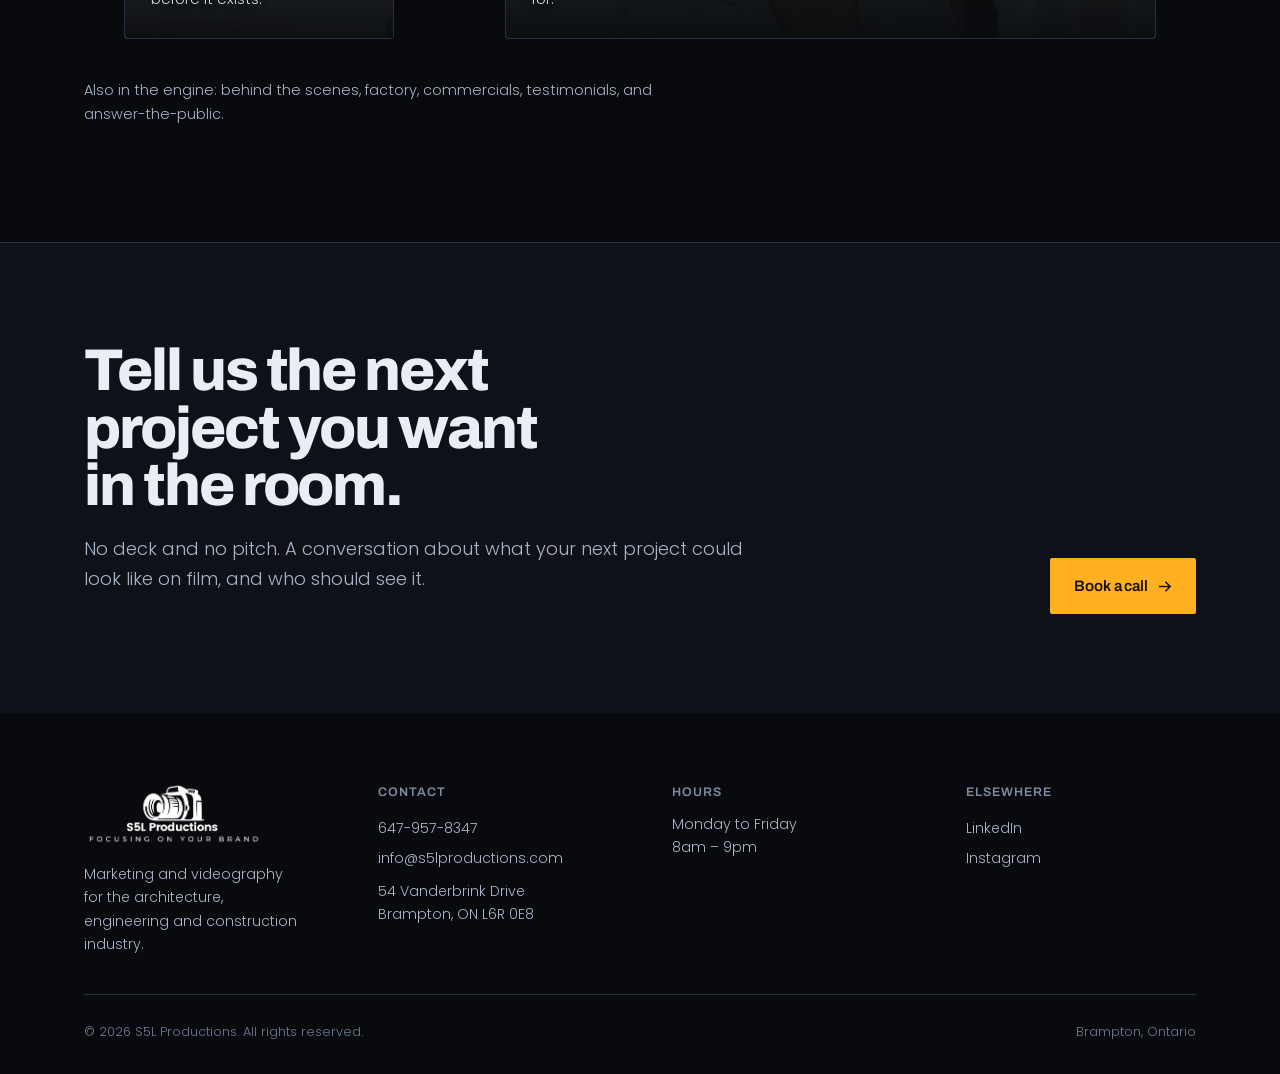
==== commit c65b146d: "Make the client-wall label carry, as asked The label was still set at body size next to 132px marks." ====
--- a/index.html
+++ b/index.html
@@ -131,7 +131,7 @@
 /* the wall is the one band that runs wider than the 1240px column: it is a proof
    strip, and the empty gutters were reading as wasted space. */
 .clients .wrap{width:100%;padding-inline:clamp(1.25rem,2.5vw,3rem);display:flex;align-items:center;gap:clamp(1.5rem,3vw,3rem);flex-wrap:wrap}
-.clients p{margin:0;font-size:clamp(1rem,1.15vw,1.2rem);color:var(--paper-dim);max-width:16ch;flex:none;line-height:1.35}
+.clients p{margin:0;font-size:clamp(1.3rem,1.8vw,1.9rem);color:var(--paper);max-width:14ch;flex:none;line-height:1.2;font-family:var(--display);font-weight:500}
 .marquee{flex:1;min-width:240px;overflow:hidden;-webkit-mask-image:linear-gradient(90deg,transparent,#000 5%,#000 95%,transparent);mask-image:linear-gradient(90deg,transparent,#000 5%,#000 95%,transparent)}
 /* the gap lives on the item, not the track: translateX(-50%) is only seamless
    when both halves measure exactly the same, gaps included. */
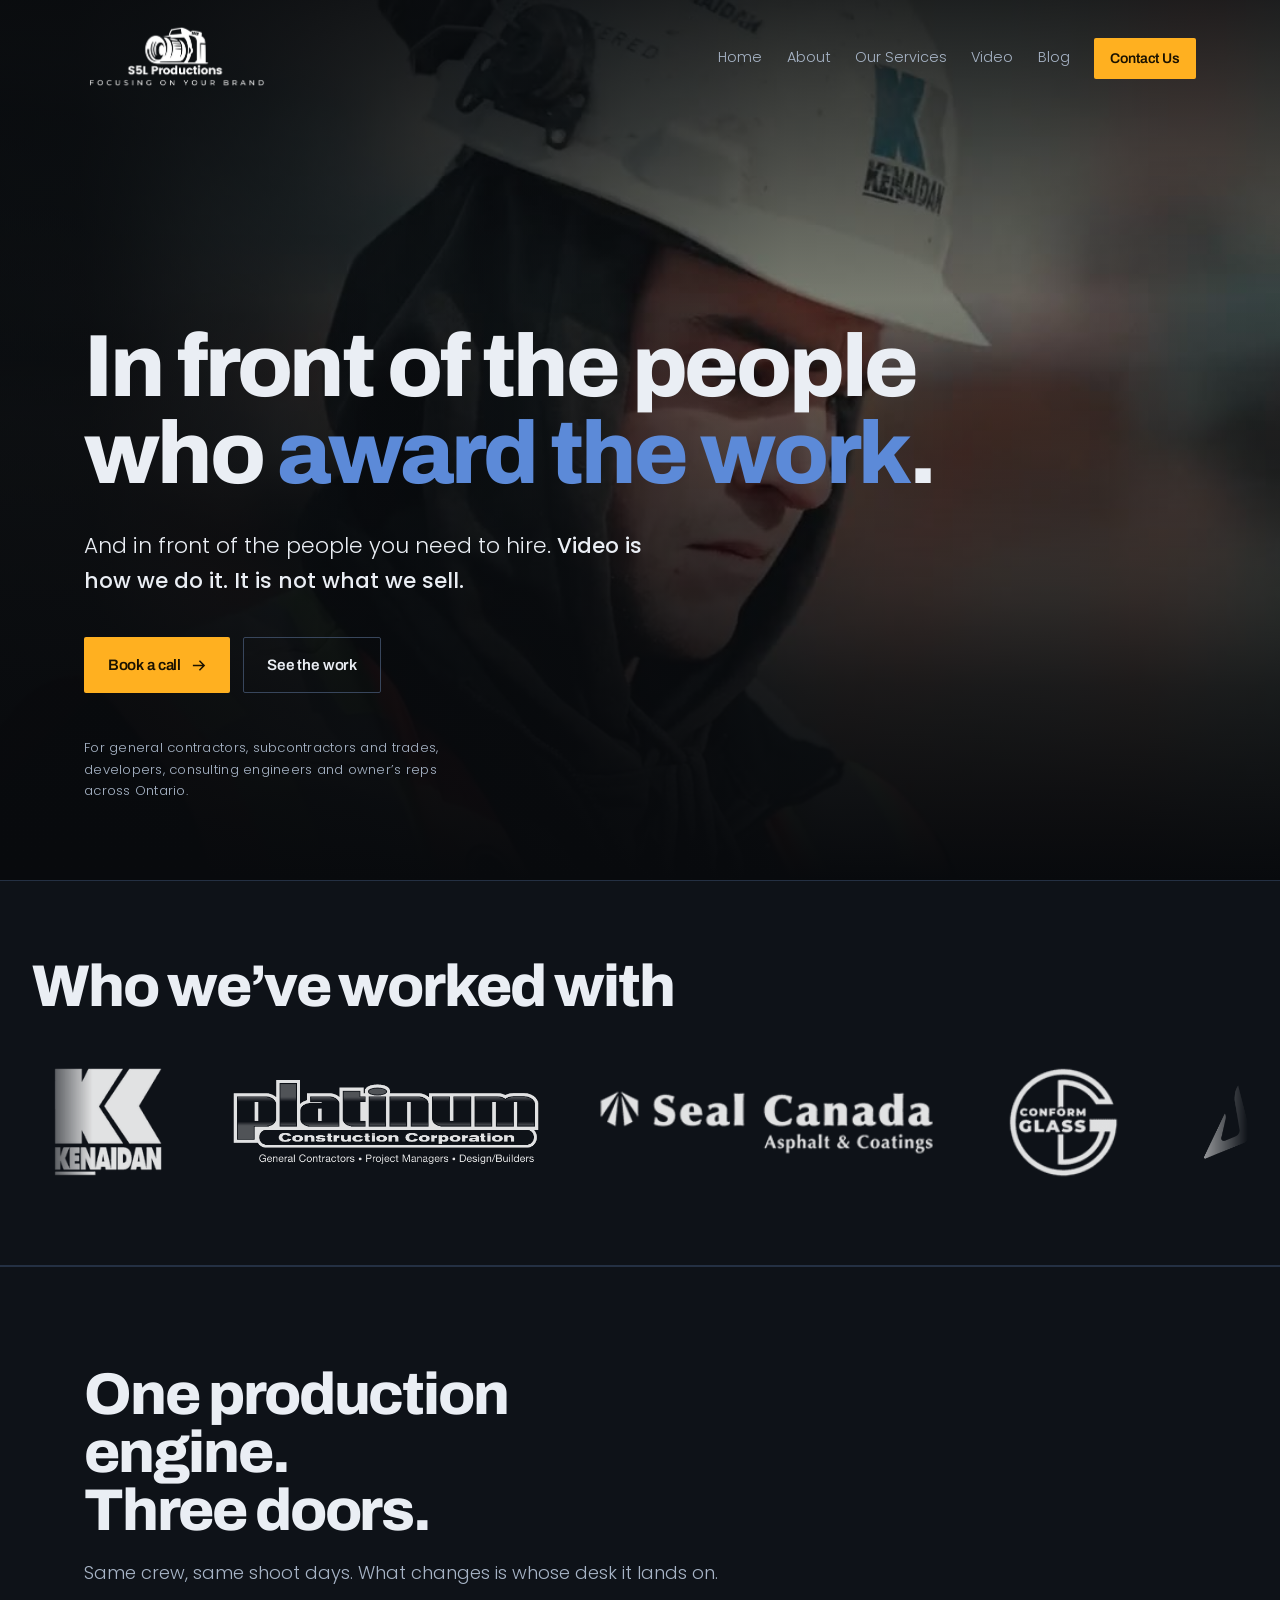
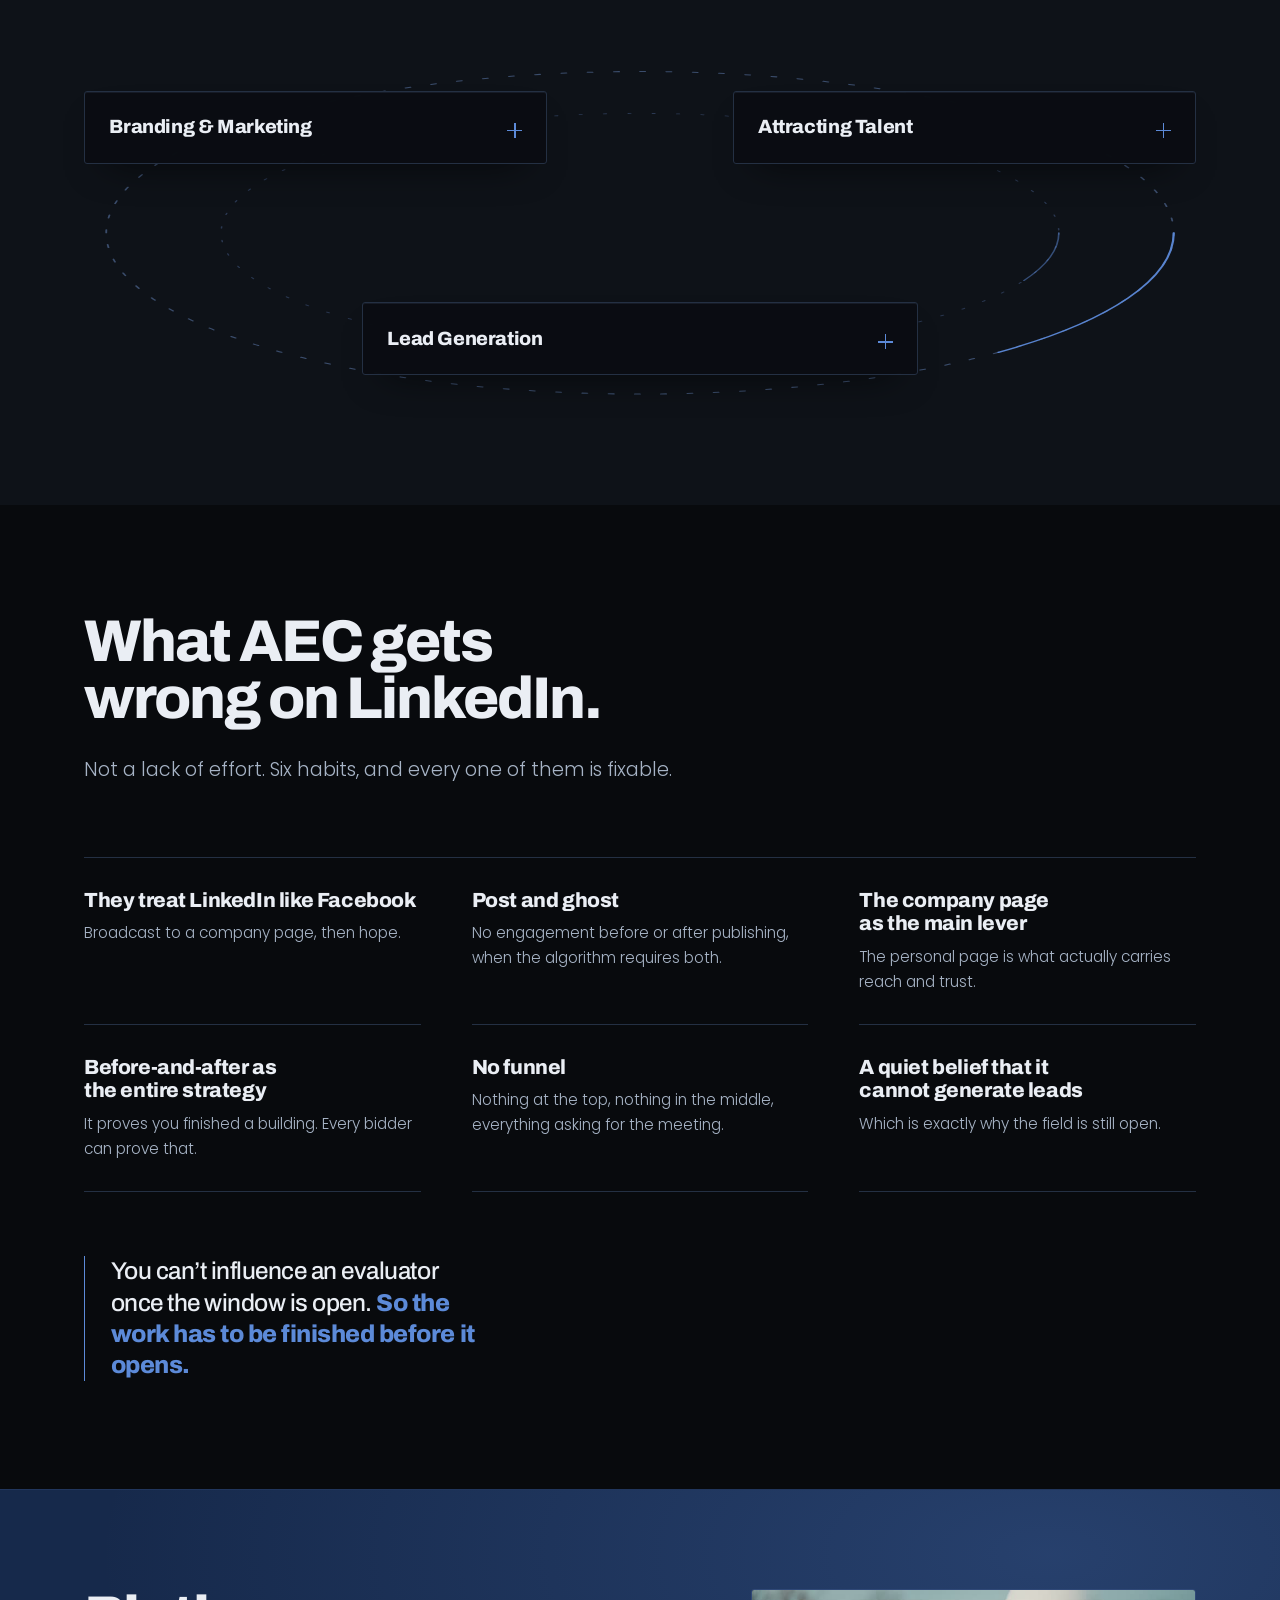
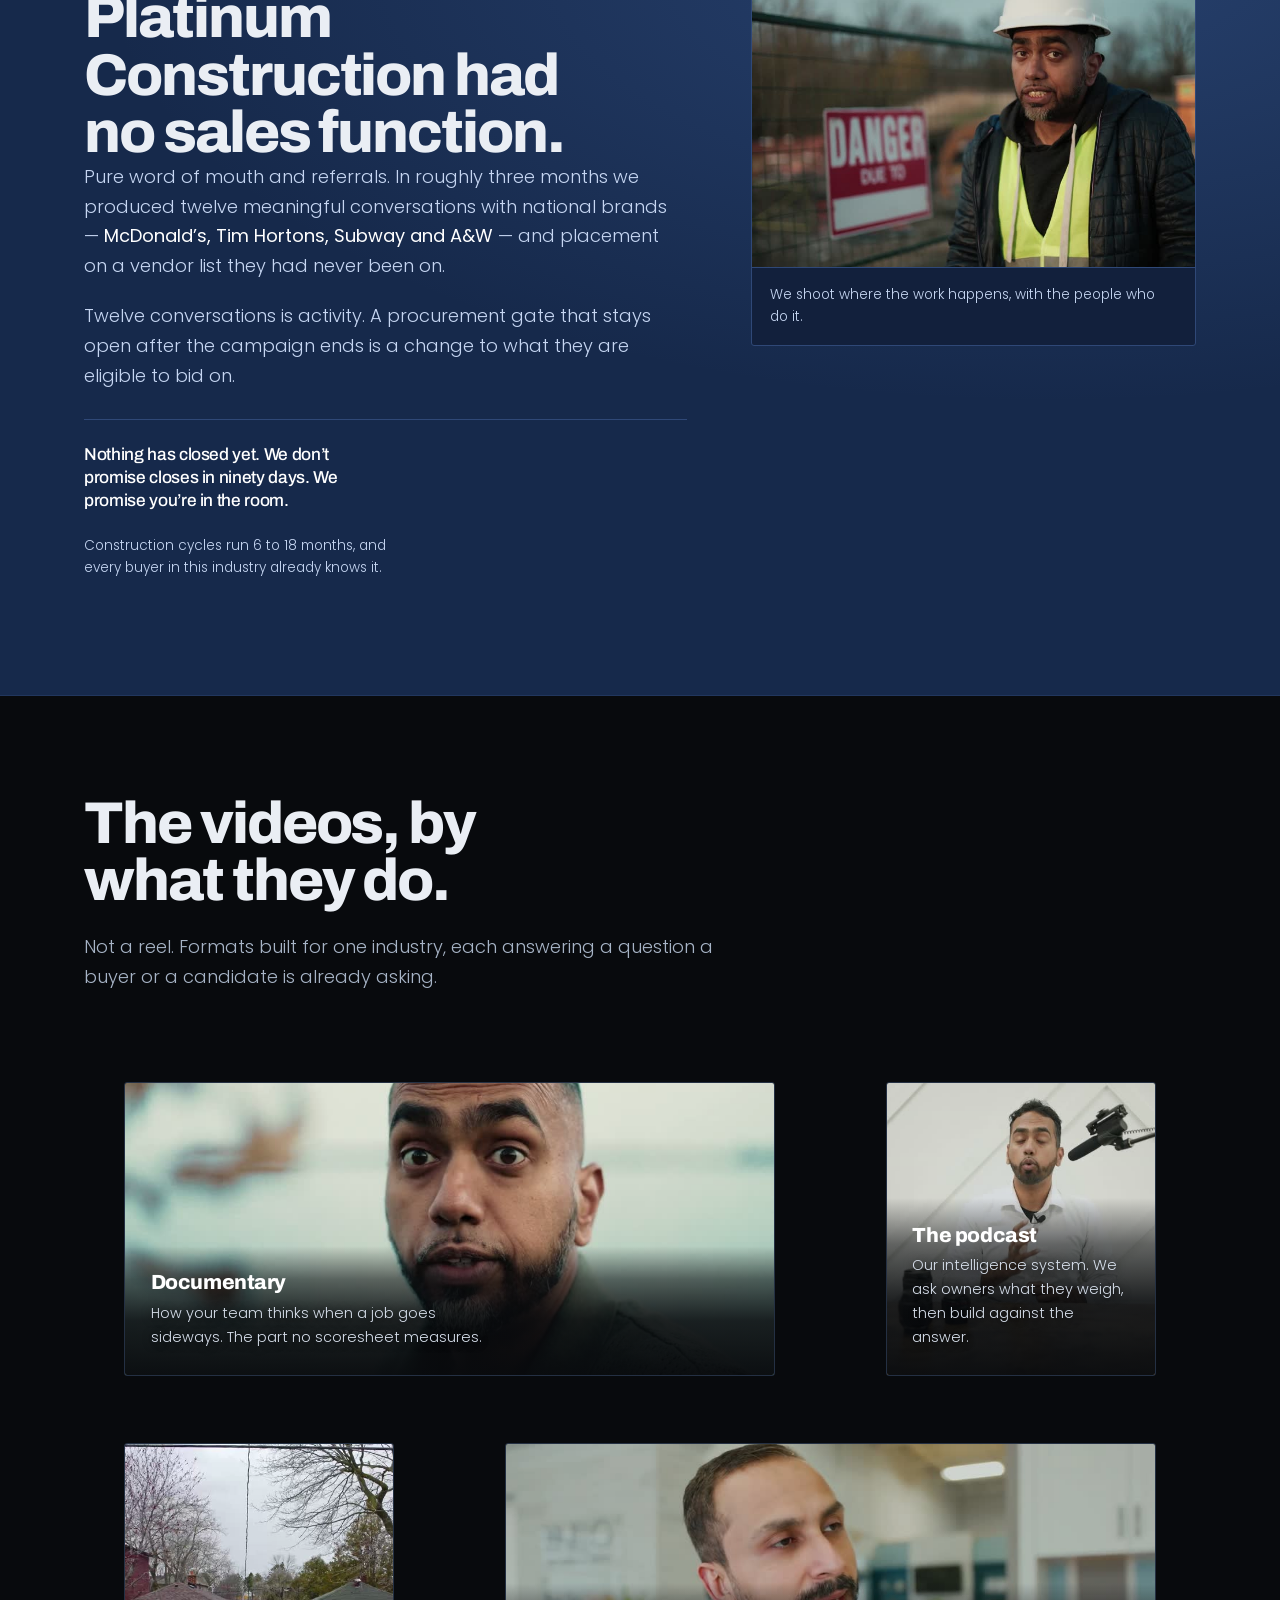
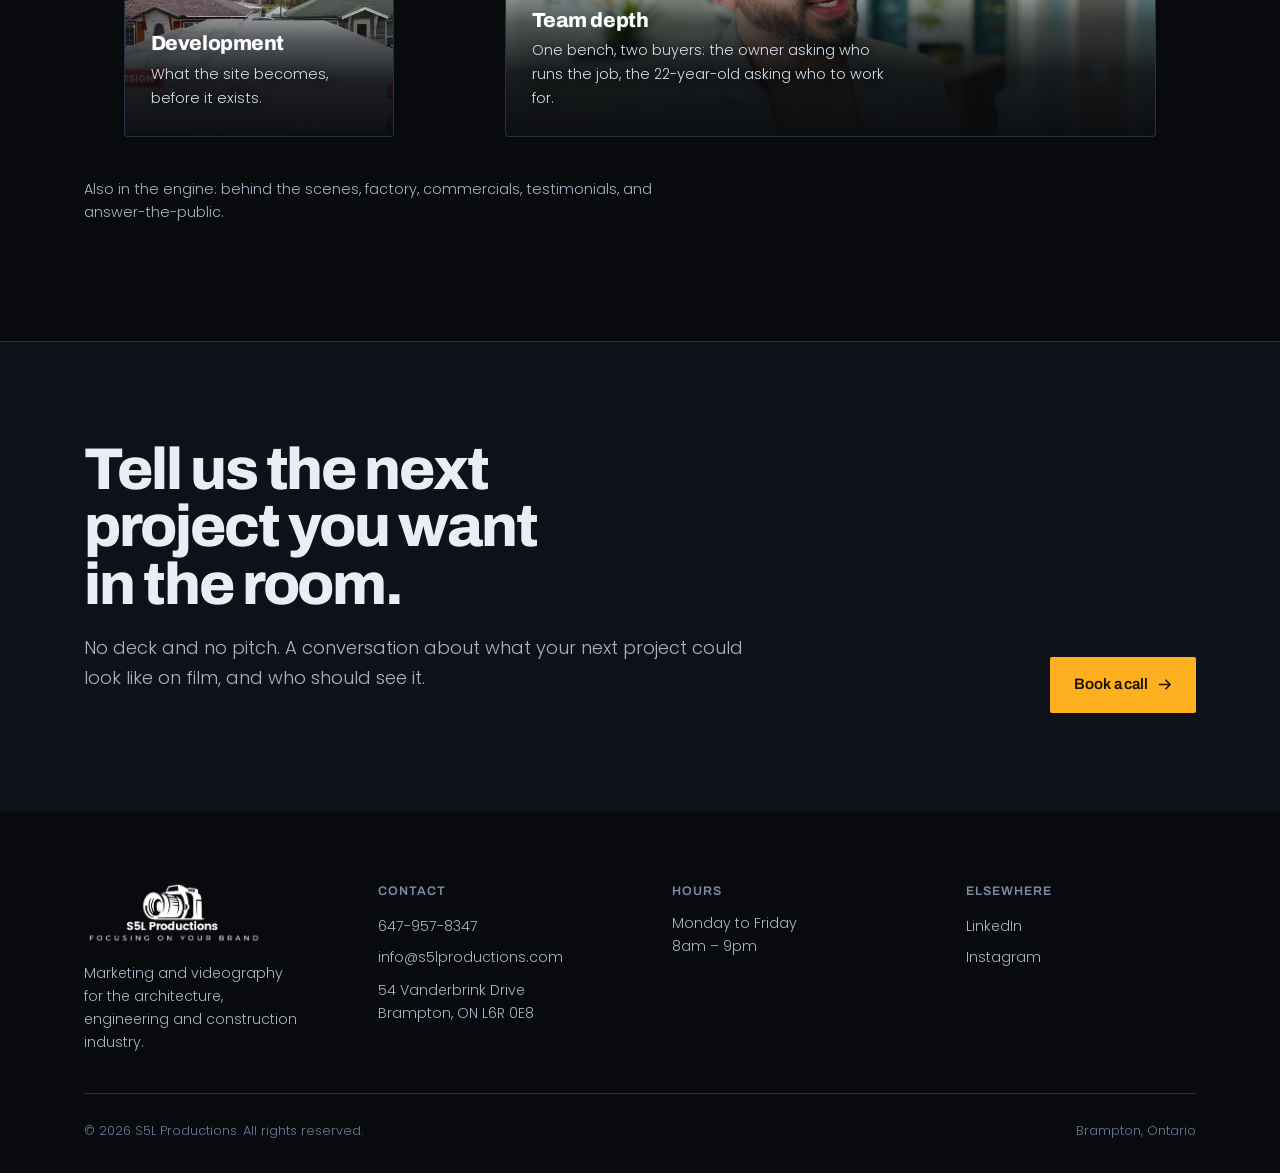
==== commit 3808e65f: "The client wall gets a real section title "Who we've worked with" was a paragraph sitting beside the" ====
--- a/index.html
+++ b/index.html
@@ -130,8 +130,10 @@
 .clients{border-block:1px solid var(--line);background:var(--ink-2);padding-block:clamp(3.5rem,6vw,5.5rem);overflow:hidden}
 /* the wall is the one band that runs wider than the 1240px column: it is a proof
    strip, and the empty gutters were reading as wasted space. */
-.clients .wrap{width:100%;padding-inline:clamp(1.25rem,2.5vw,3rem);display:flex;align-items:center;gap:clamp(1.5rem,3vw,3rem);flex-wrap:wrap}
-.clients p{margin:0;font-size:clamp(1.3rem,1.8vw,1.9rem);color:var(--paper);max-width:14ch;flex:none;line-height:1.2;font-family:var(--display);font-weight:500}
+.clients .wrap{width:100%;padding-inline:clamp(1.25rem,2.5vw,3rem);display:grid;gap:clamp(1.75rem,3.2vw,2.75rem)}
+/* the label is a section title like any other, and stacking it hands the whole
+   viewport width to the marquee. */
+.clients h2{max-width:20ch}
 .marquee{flex:1;min-width:240px;overflow:hidden;-webkit-mask-image:linear-gradient(90deg,transparent,#000 5%,#000 95%,transparent);mask-image:linear-gradient(90deg,transparent,#000 5%,#000 95%,transparent)}
 /* the gap lives on the item, not the track: translateX(-50%) is only seamless
    when both halves measure exactly the same, gaps included. */
@@ -393,9 +395,9 @@
   </div>
 </section>
 
-<section class="clients" aria-label="Clients we have worked with">
-  <div class="wrap">
-    <p>Who we&rsquo;ve worked with</p>
+<section class="clients">
+  <div class="wrap">
+    <h2>Who we&rsquo;ve worked with</h2>
     <div class="marquee">
       <div class="marquee-track" id="track">
         <span class="lg" style="--z:1.89;--wr:1.15"><img src="assets/Kenaidan.png" alt="Kenaidan"></span>
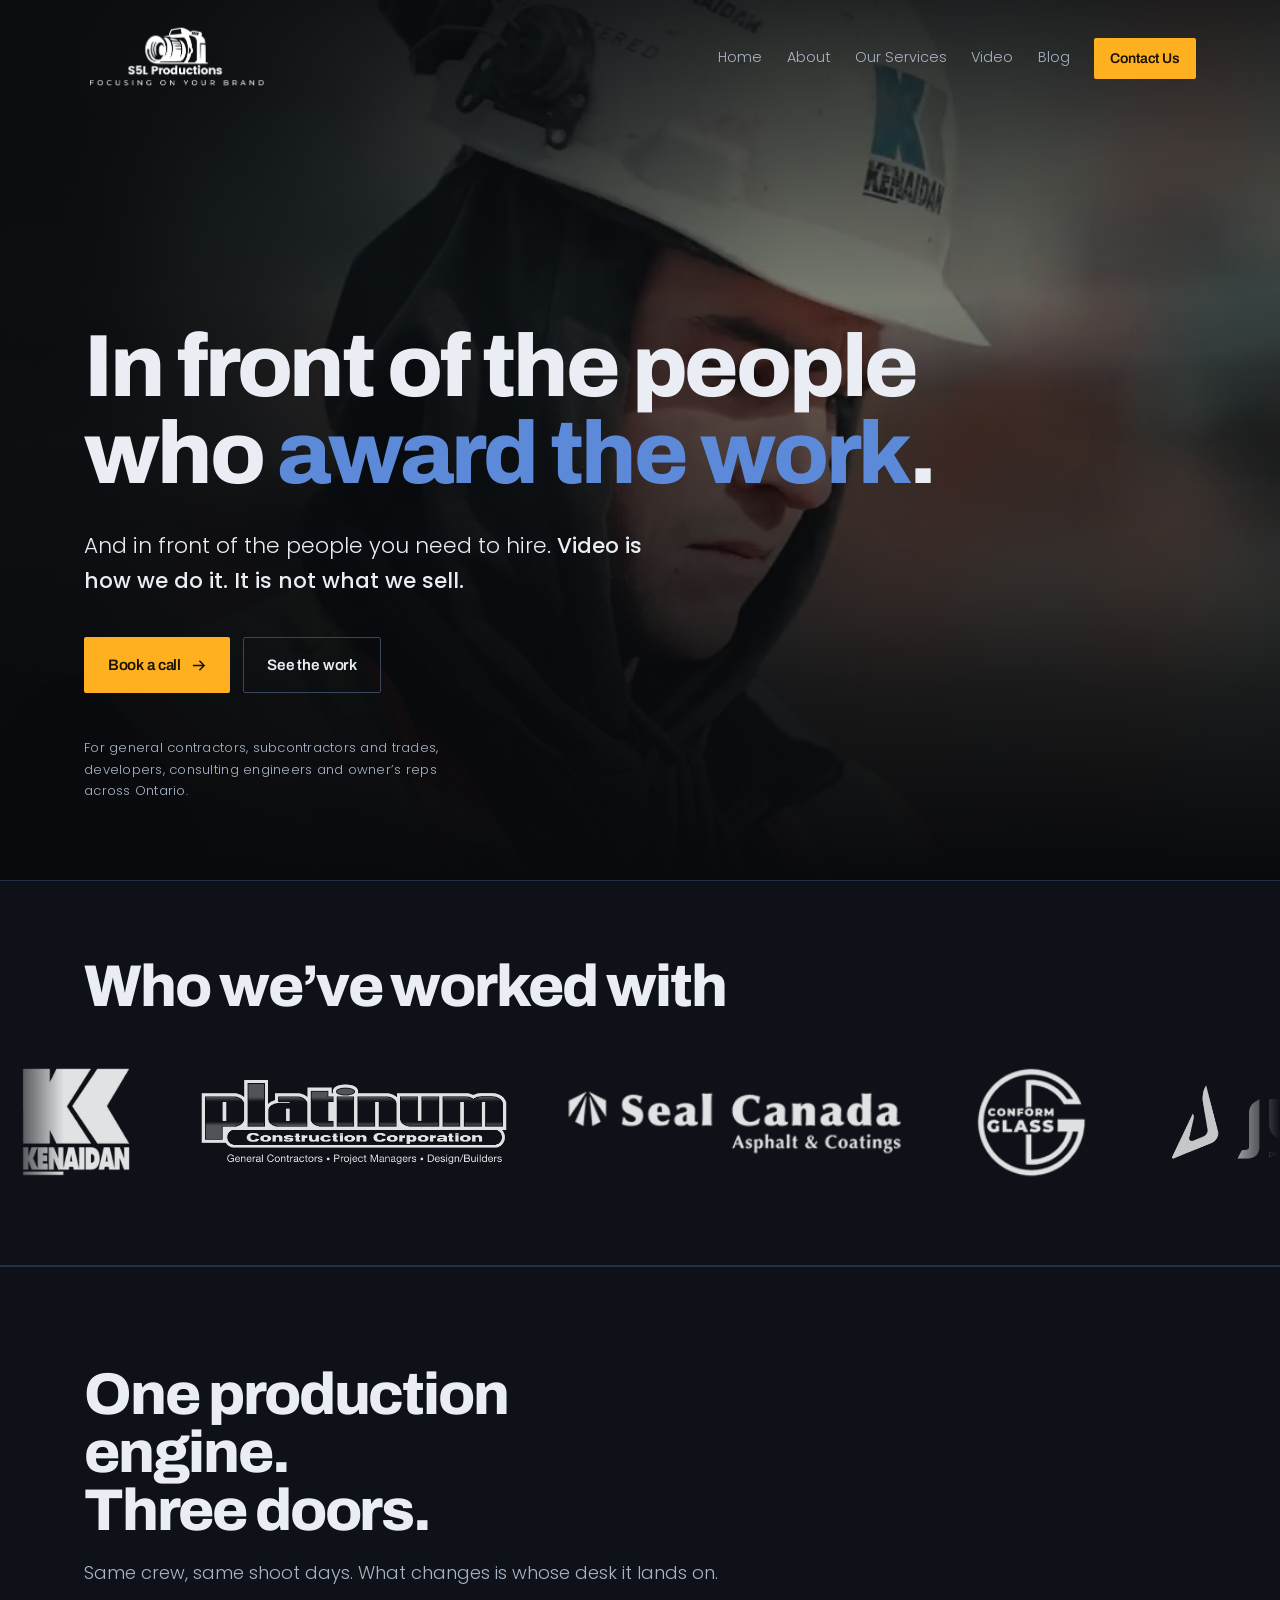
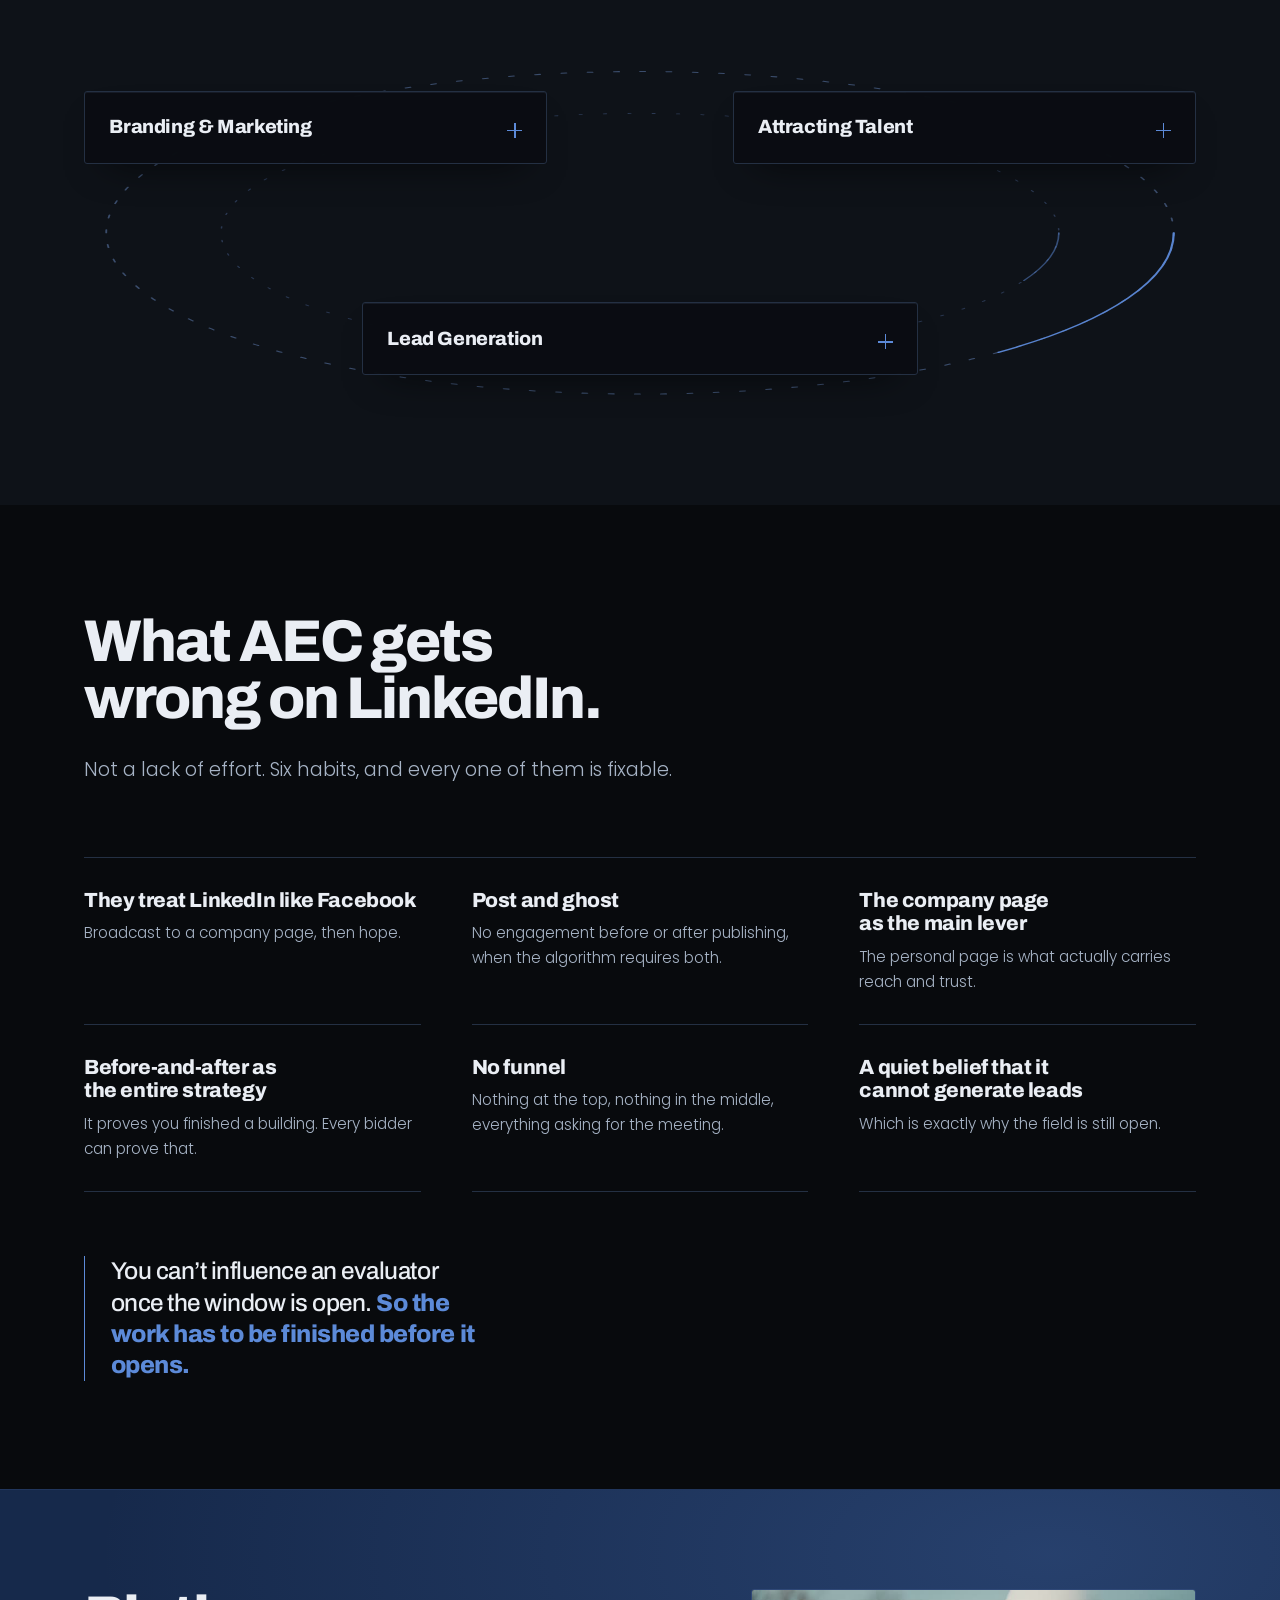
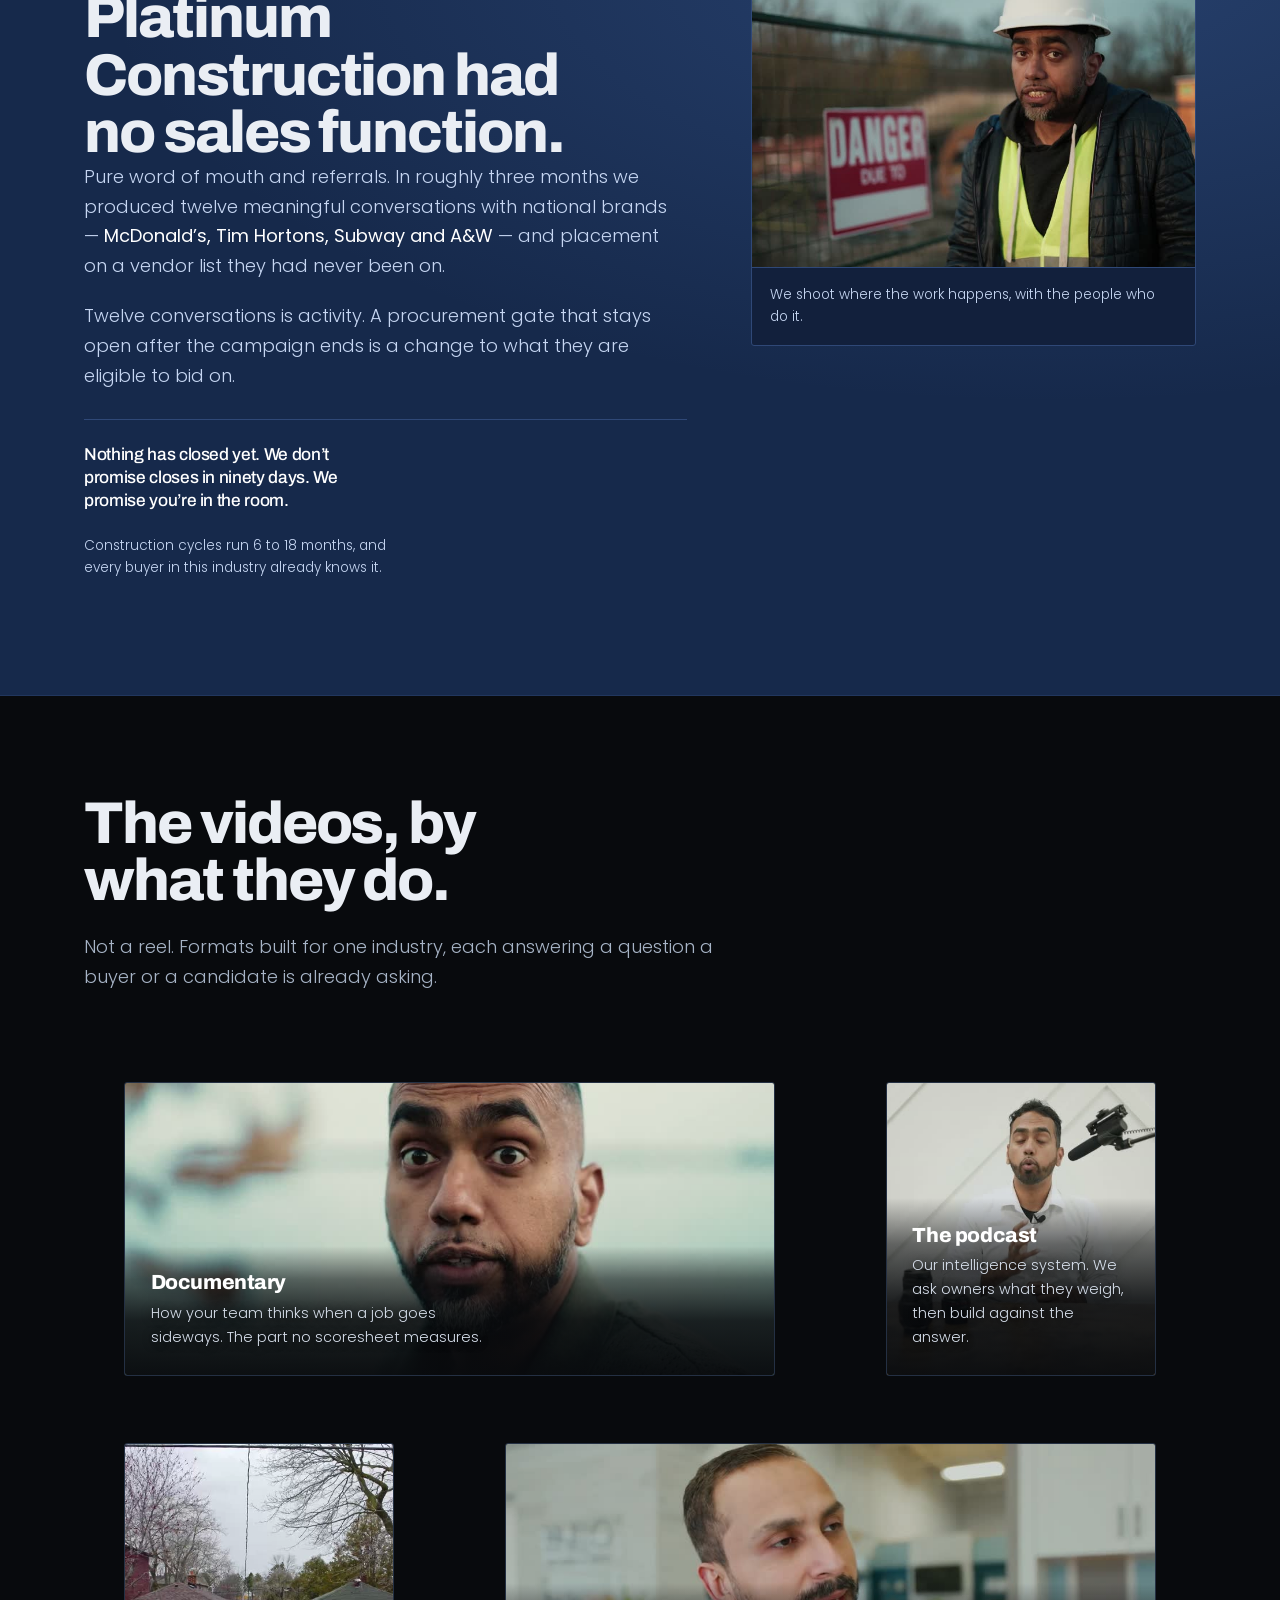
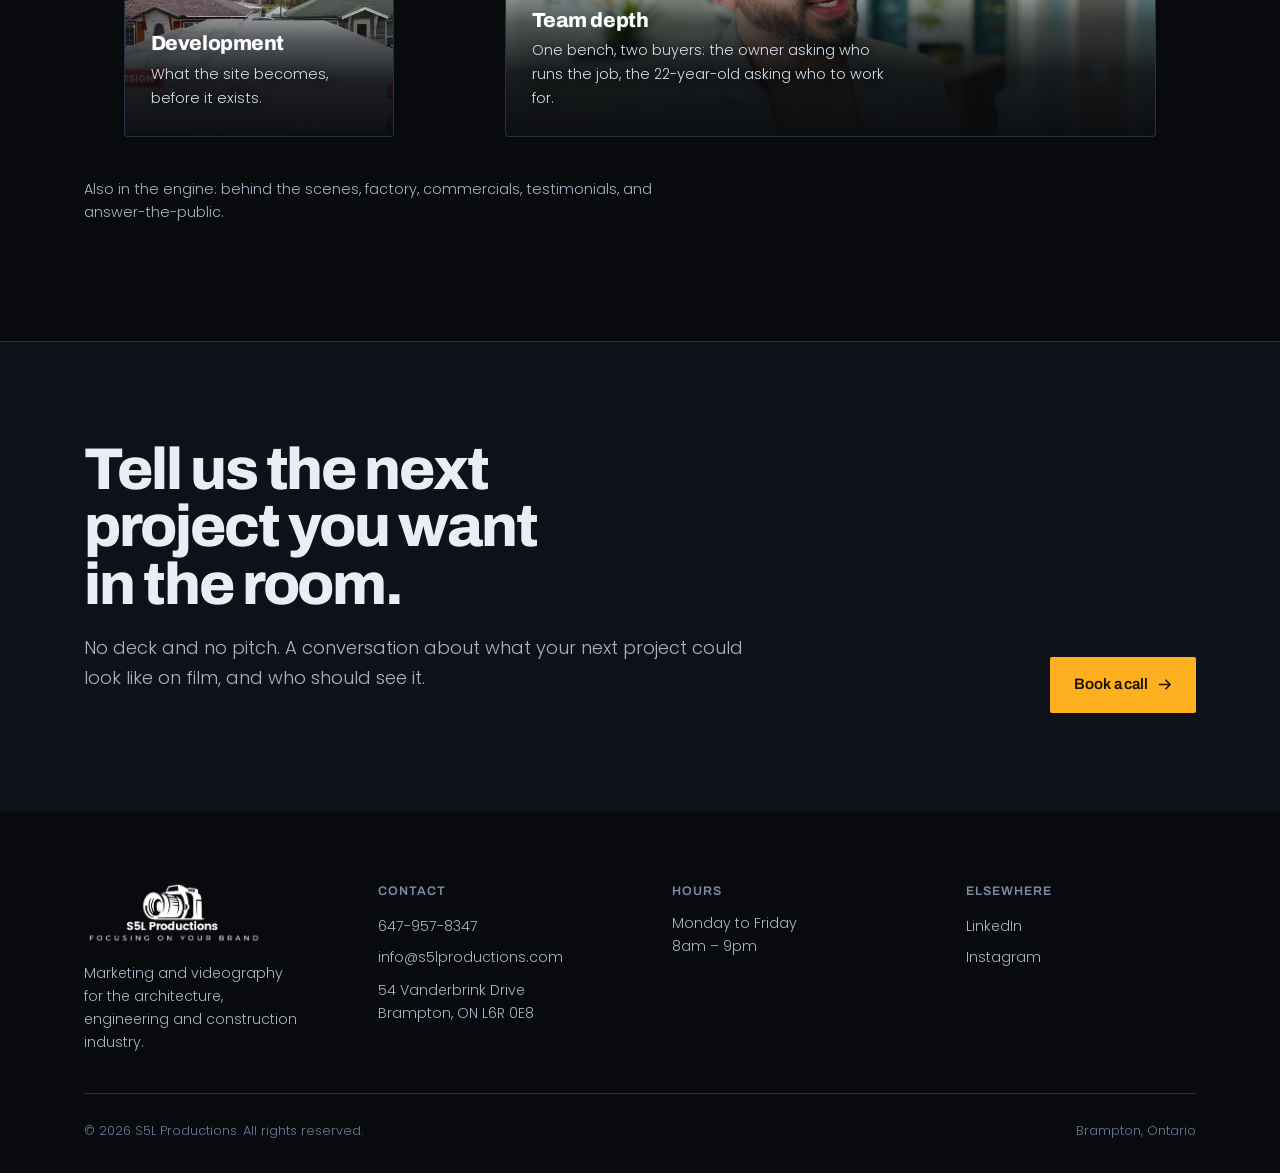
==== commit 2035a877: "Align the wall title with every other section title It sat at the viewport edge while the five other" ====
--- a/index.html
+++ b/index.html
@@ -130,10 +130,12 @@
 .clients{border-block:1px solid var(--line);background:var(--ink-2);padding-block:clamp(3.5rem,6vw,5.5rem);overflow:hidden}
 /* the wall is the one band that runs wider than the 1240px column: it is a proof
    strip, and the empty gutters were reading as wasted space. */
-.clients .wrap{width:100%;padding-inline:clamp(1.25rem,2.5vw,3rem);display:grid;gap:clamp(1.75rem,3.2vw,2.75rem)}
-/* the label is a section title like any other, and stacking it hands the whole
-   viewport width to the marquee. */
-.clients h2{max-width:20ch}
+.clients .wrap{width:100%;padding-inline:0;display:grid;gap:clamp(1.75rem,3.2vw,2.75rem)}
+/* the title sits in the same 1240px column as every other section title, while
+   the strip below it stays full-bleed: the marquee is the one element that
+   should use the whole viewport. */
+.clients h2{width:min(1240px,100%);margin-inline:auto;padding-inline:var(--pad);
+  box-sizing:border-box;max-width:none}
 .marquee{flex:1;min-width:240px;overflow:hidden;-webkit-mask-image:linear-gradient(90deg,transparent,#000 5%,#000 95%,transparent);mask-image:linear-gradient(90deg,transparent,#000 5%,#000 95%,transparent)}
 /* the gap lives on the item, not the track: translateX(-50%) is only seamless
    when both halves measure exactly the same, gaps included. */
